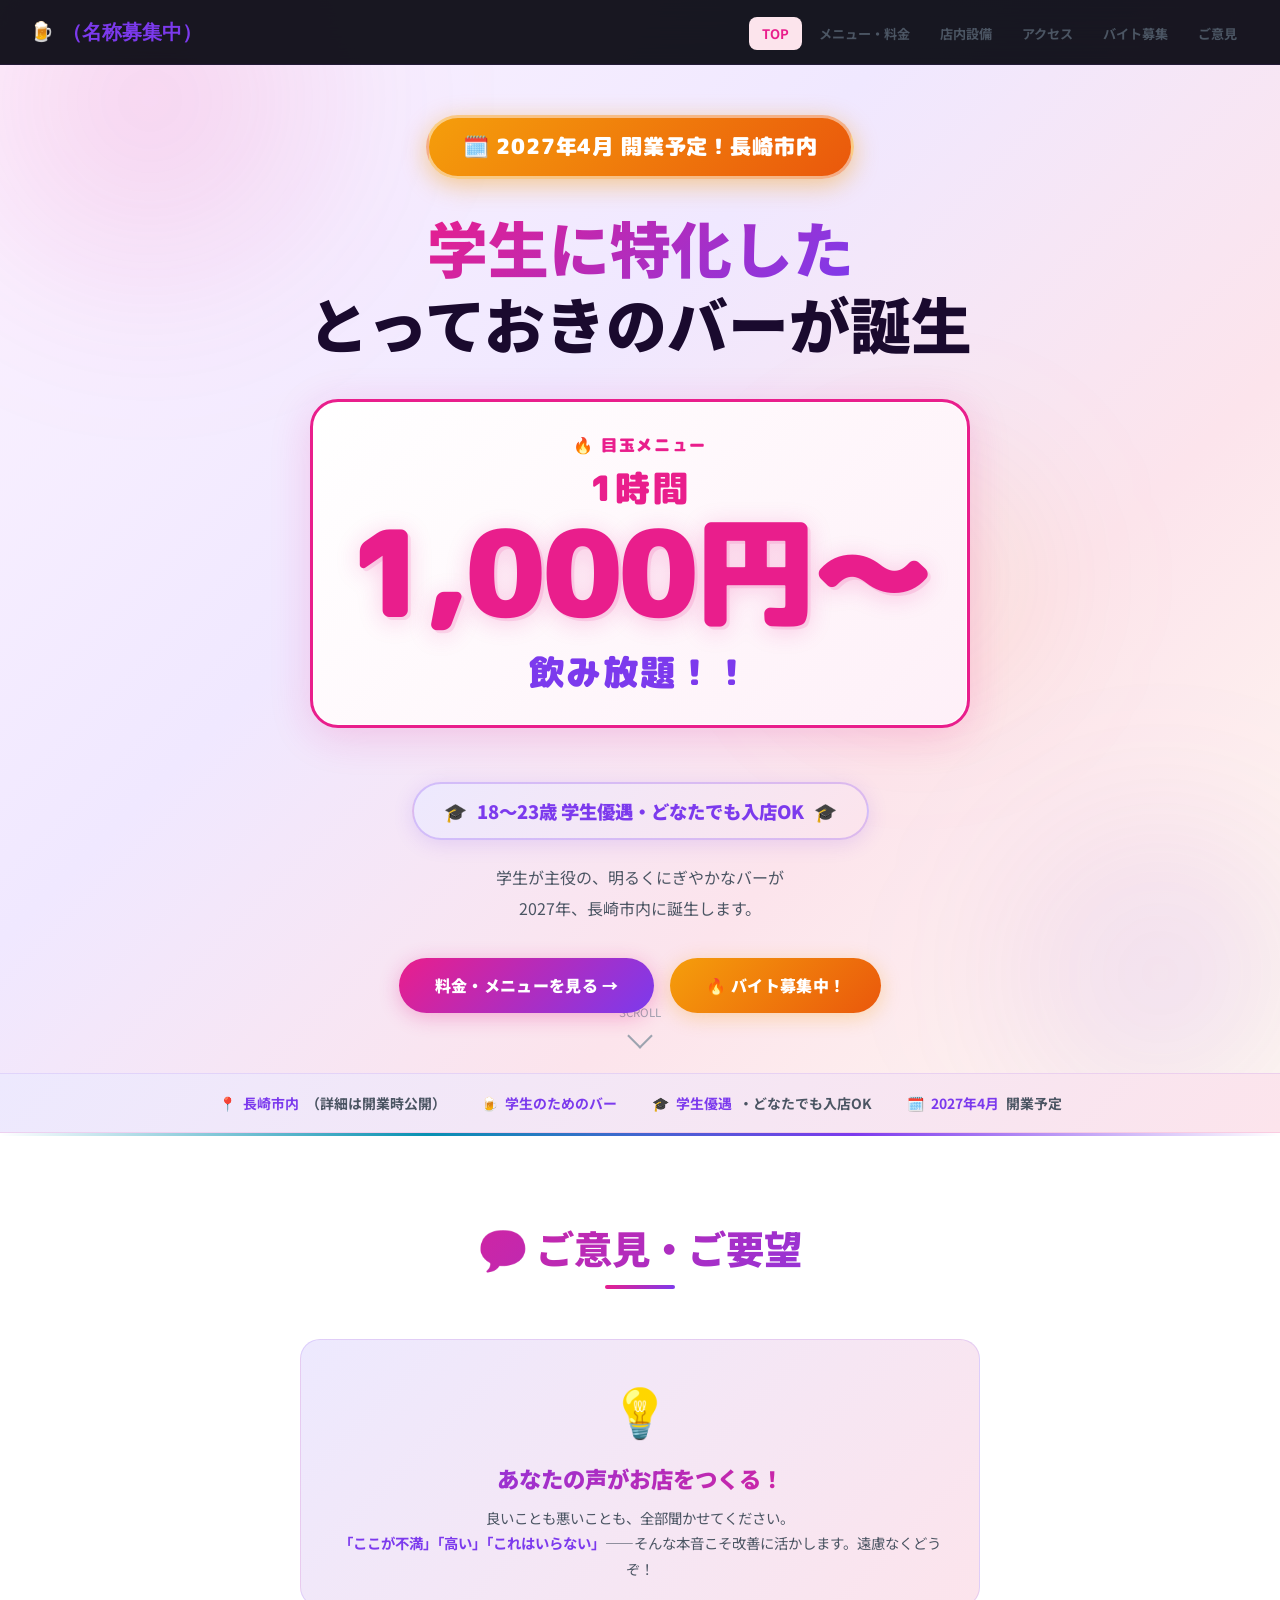
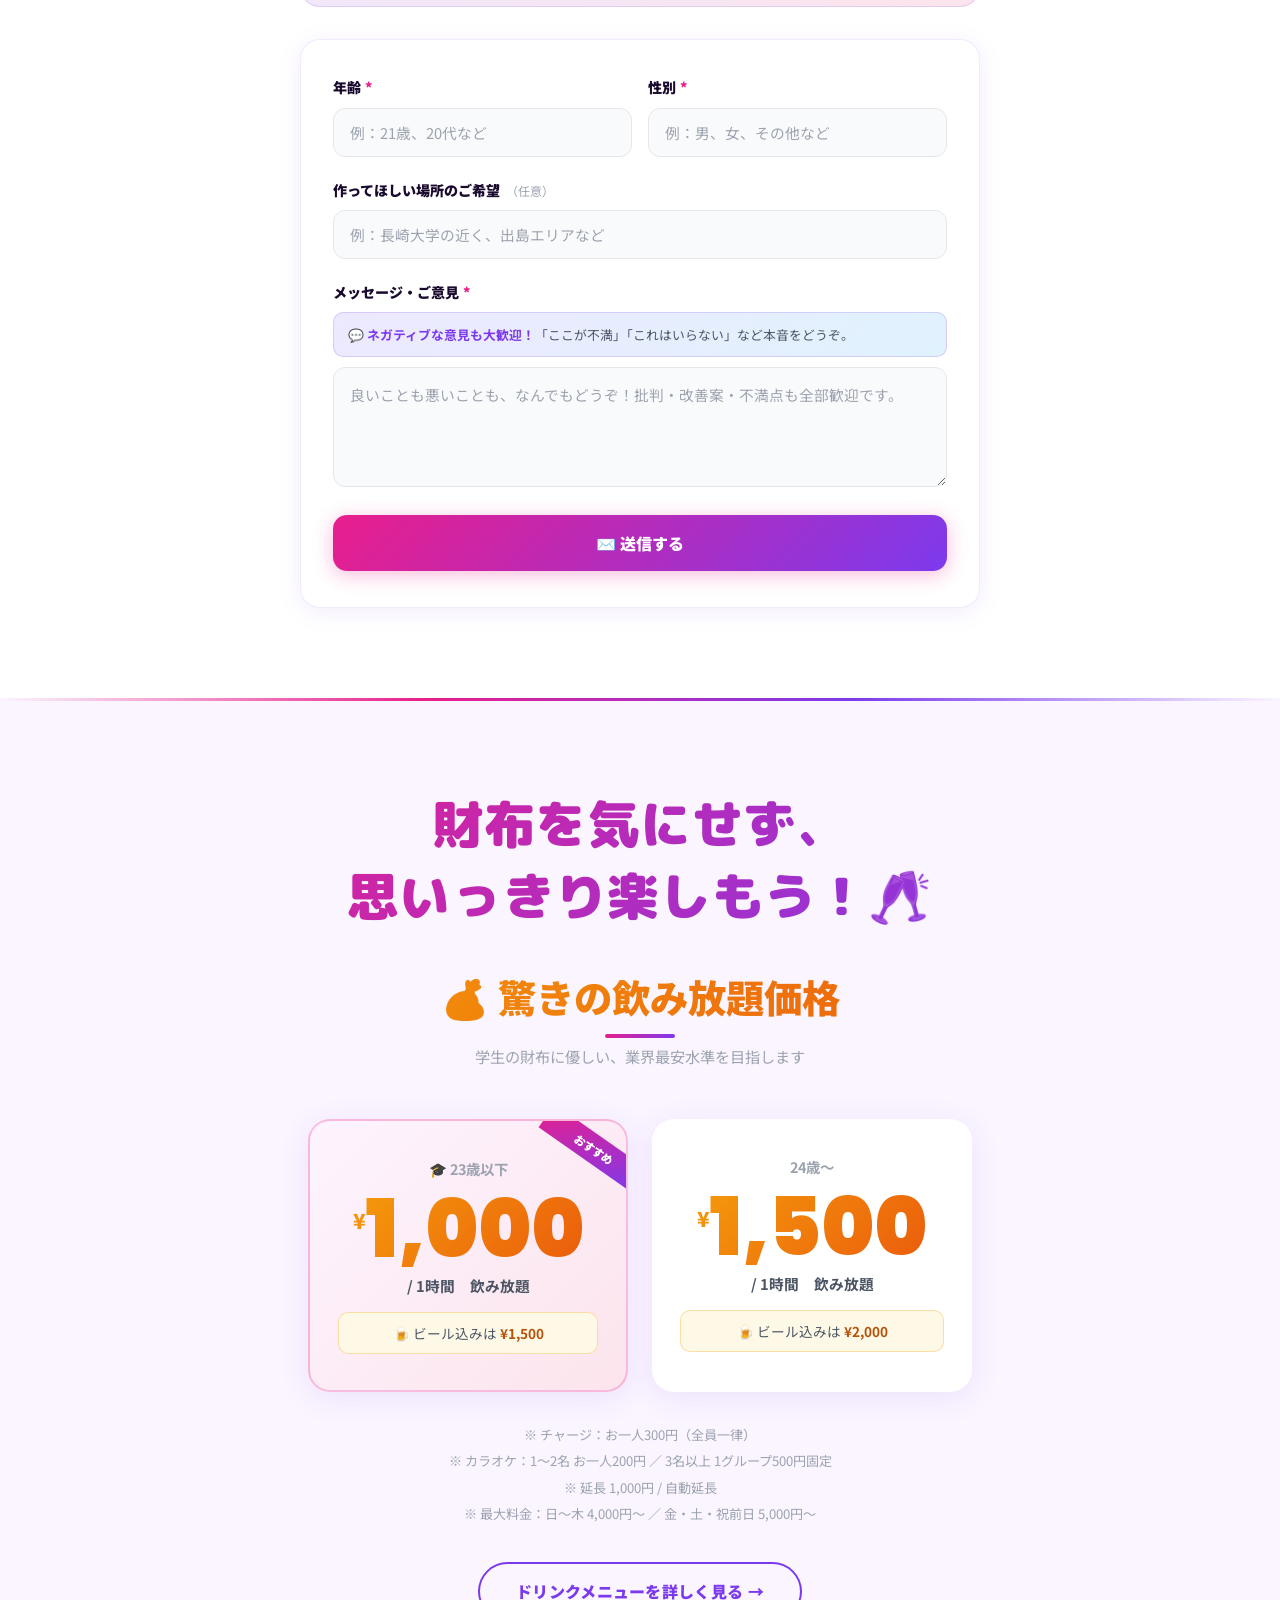
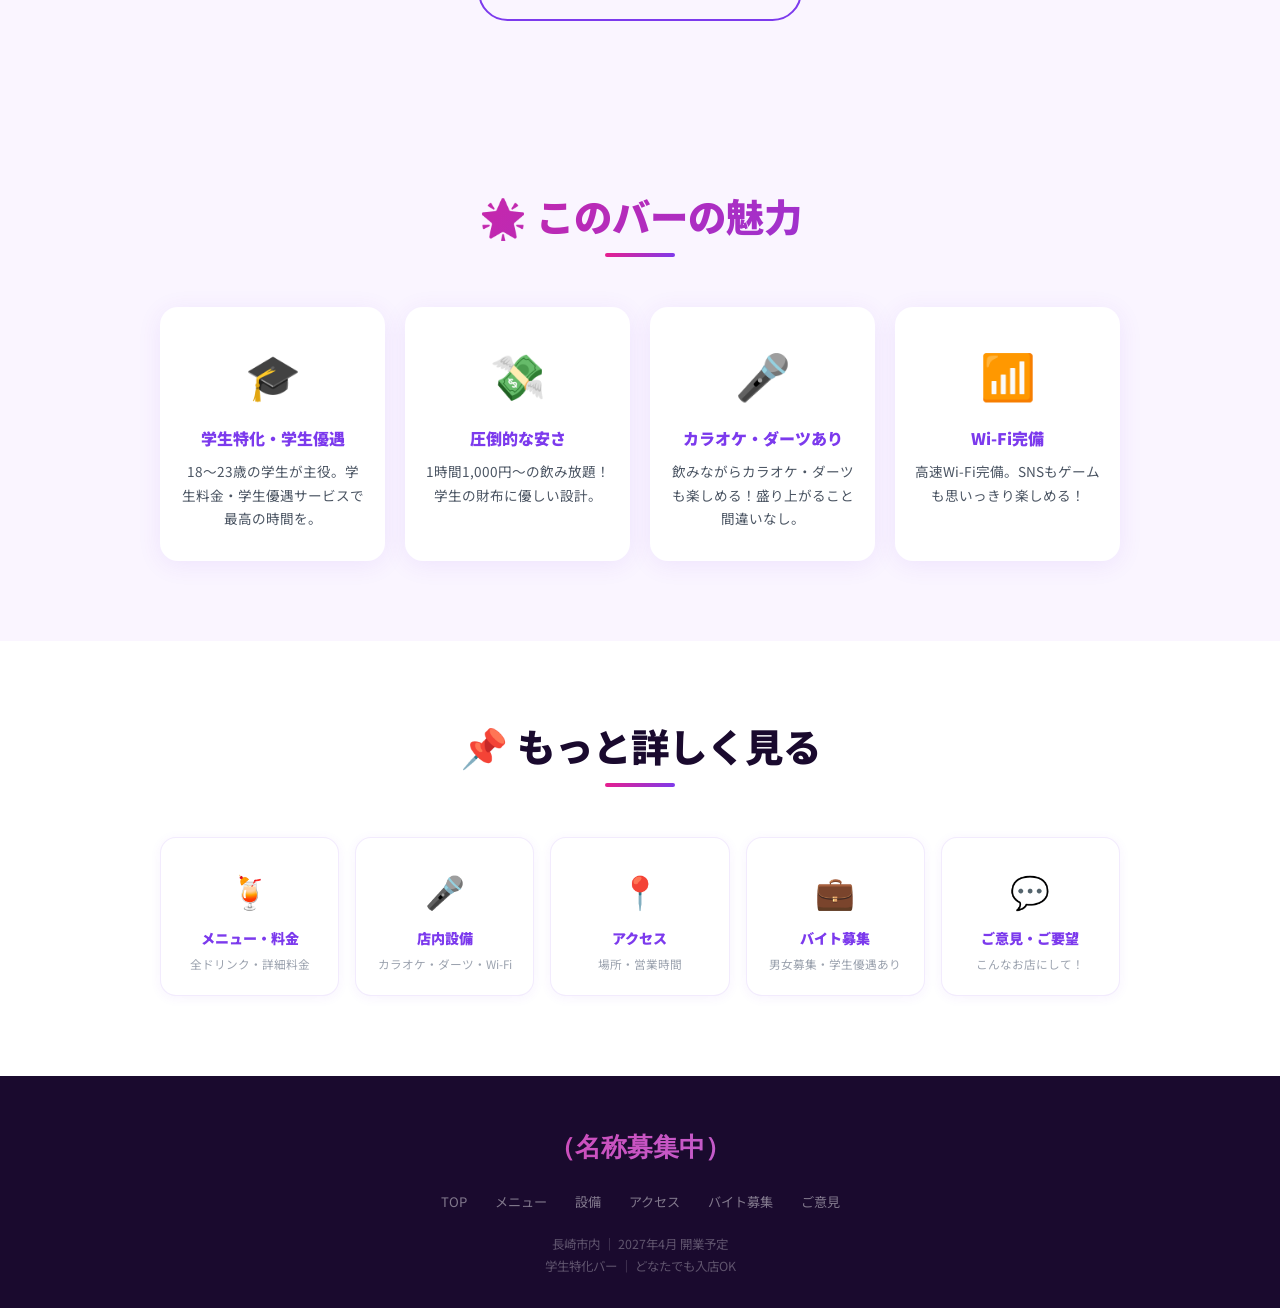
==== index.html @ 84e8e25b "初回コミット：長崎学生バー ウェブサイト一式 - index.html / menu.html / facilities.html / access.html / recruit.html / fee" ====
<!DOCTYPE html>
<html lang="ja">
<head>
  <meta charset="UTF-8">
  <meta name="viewport" content="width=device-width, initial-scale=1.0">
  <title>（名称募集中）| 学生特化バー 長崎</title>
  <link rel="stylesheet" href="style.css">
  <style>
    /* ===== HERO ===== */
    .hero {
      min-height: 100vh;
      display: flex;
      align-items: center;
      justify-content: center;
      position: relative;
      overflow: hidden;
      padding-top: 65px;
      background: linear-gradient(135deg, #fdf4ff 0%, #f0e8ff 40%, #fce4ec 70%, #fff8f0 100%);
    }

    /* Color blobs */
    .blob {
      position: absolute;
      border-radius: 50%;
      filter: blur(80px);
      pointer-events: none;
    }

    .blob-1 {
      width: 500px; height: 500px;
      background: radial-gradient(circle, rgba(233,30,140,0.18), transparent 70%);
      top: -150px; left: -100px;
      animation: float 9s ease-in-out infinite;
    }

    .blob-2 {
      width: 400px; height: 400px;
      background: radial-gradient(circle, rgba(124,58,237,0.15), transparent 70%);
      bottom: -100px; right: -80px;
      animation: float 11s ease-in-out infinite 3s;
    }

    .blob-3 {
      width: 300px; height: 300px;
      background: radial-gradient(circle, rgba(245,158,11,0.18), transparent 70%);
      top: 40%; left: 60%;
      animation: float 13s ease-in-out infinite 6s;
    }

    /* Floating particles */
    .particle {
      position: absolute;
      animation: floatParticle linear infinite;
      pointer-events: none;
      user-select: none;
    }

    .hero-content {
      position: relative;
      z-index: 5;
      text-align: center;
      padding: 50px 20px 60px;
      max-width: 860px;
      width: 100%;
    }

    .opening-pill {
      display: inline-block;
      background: linear-gradient(135deg, var(--yellow), var(--orange));
      color: white;
      font-family: 'M PLUS Rounded 1c', 'Noto Sans JP', sans-serif;
      font-weight: 900;
      font-size: clamp(1rem, 2.5vw, 1.3rem);
      padding: 12px 34px;
      border-radius: 50px;
      margin-bottom: 30px;
      animation: pulseBig 2.5s ease-in-out infinite;
      letter-spacing: 0.04em;
      box-shadow: 0 6px 25px rgba(245,158,11,0.45);
      border: 3px solid rgba(255,255,255,0.5);
    }

    .hero-title {
      font-size: clamp(1.8rem, 5.5vw, 3.8rem);
      font-weight: 900;
      line-height: 1.25;
      margin-bottom: 28px;
      color: var(--text);
    }

    .hero-title .accent {
      background: linear-gradient(135deg, var(--pink), var(--purple));
      -webkit-background-clip: text;
      background-clip: text;
      -webkit-text-fill-color: transparent;
    }

    .catch-wrap {
      margin: 10px 0 32px;
      background: linear-gradient(135deg, #fff, #fef0f8);
      border: 3px solid var(--pink);
      border-radius: 28px;
      padding: 30px 36px 24px;
      display: inline-block;
      box-shadow: 0 8px 40px rgba(233,30,140,0.18), inset 0 0 0 1px rgba(255,255,255,0.8);
    }

    .catch-label {
      font-family: 'M PLUS Rounded 1c', 'Noto Sans JP', sans-serif;
      font-size: 1rem;
      font-weight: 900;
      color: var(--pink);
      margin-bottom: 8px;
      letter-spacing: 0.1em;
    }

    .catch-time {
      font-family: 'M PLUS Rounded 1c', 'Noto Sans JP', sans-serif;
      font-weight: 900;
      font-size: clamp(1.4rem, 4vw, 2.2rem);
      color: #e91e8c;
      letter-spacing: 0.06em;
      line-height: 1.2;
      display: block;
    }

    .catch-main {
      font-family: 'M PLUS Rounded 1c', 'Noto Sans JP', sans-serif;
      font-weight: 900;
      font-size: clamp(3.2rem, 11vw, 7.5rem);
      line-height: 1.05;
      color: #e91e8c;
      display: block;
      white-space: nowrap;
      text-shadow:
        3px 3px 0 rgba(233,30,140,0.12),
        0 4px 25px rgba(233,30,140,0.22);
      letter-spacing: -0.02em;
    }

    .catch-sub {
      font-family: 'M PLUS Rounded 1c', 'Noto Sans JP', sans-serif;
      font-size: clamp(1.4rem, 4vw, 2.2rem);
      font-weight: 900;
      color: var(--purple);
      margin-top: 8px;
      letter-spacing: 0.06em;
    }

    .student-badge {
      display: inline-flex;
      align-items: center;
      gap: 10px;
      background: linear-gradient(135deg, var(--purple-soft), var(--pink-soft));
      border: 2px solid rgba(124,58,237,0.25);
      padding: 12px 30px;
      border-radius: 50px;
      font-weight: 900;
      font-size: clamp(0.9rem, 2.5vw, 1.15rem);
      color: var(--purple);
      margin: 22px 0;
      box-shadow: 0 4px 20px rgba(124,58,237,0.15);
    }

    .hero-desc {
      font-size: 1rem;
      color: var(--text-secondary);
      line-height: 1.9;
      margin-bottom: 35px;
    }

    .hero-btns {
      display: flex;
      gap: 16px;
      justify-content: center;
      flex-wrap: wrap;
    }

    .scroll-down {
      position: absolute;
      bottom: 28px;
      left: 50%;
      transform: translateX(-50%);
      display: flex;
      flex-direction: column;
      align-items: center;
      gap: 5px;
      color: var(--text-muted);
      font-size: 0.72rem;
      animation: bounce 2s ease-in-out infinite;
    }

    .scroll-arrow {
      width: 18px; height: 18px;
      border-right: 2px solid var(--text-muted);
      border-bottom: 2px solid var(--text-muted);
      transform: rotate(45deg);
    }

    /* ===== PRICE SECTION ===== */
    .price-section {
      padding: 90px 20px;
      background: var(--bg-alt);
      text-align: center;
      position: relative;
    }

    .price-section::before {
      content: '';
      position: absolute;
      top: 0; left: 0; right: 0;
      height: 3px;
      background: linear-gradient(90deg, transparent, var(--pink), var(--purple), transparent);
    }

    .price-cards-wrap {
      display: flex;
      justify-content: center;
      gap: 24px;
      flex-wrap: wrap;
      margin-top: 40px;
    }

    .price-card {
      flex: 1;
      min-width: 235px;
      max-width: 320px;
      background: white;
      border-radius: 22px;
      padding: 36px 28px;
      text-align: center;
      position: relative;
      overflow: hidden;
      box-shadow: 0 6px 30px rgba(124,58,237,0.1);
      transition: transform 0.3s, box-shadow 0.3s;
    }

    .price-card:hover {
      transform: translateY(-10px);
      box-shadow: 0 20px 50px rgba(124,58,237,0.2);
    }

    .price-card.featured {
      background: linear-gradient(135deg, #fdf4ff, #fce4ec);
      border: 2px solid rgba(233,30,140,0.25);
    }

    .featured-ribbon {
      position: absolute;
      top: 14px; right: -26px;
      background: linear-gradient(135deg, var(--pink), var(--purple));
      color: white;
      font-weight: 900;
      font-size: 0.7rem;
      padding: 5px 36px;
      transform: rotate(35deg);
    }

    .price-card-age {
      font-size: 0.9rem;
      color: var(--text-muted);
      margin-bottom: 8px;
      font-weight: 700;
    }

    .price-num {
      font-family: 'Poppins', sans-serif;
      font-weight: 900;
      font-size: clamp(3.5rem, 9vw, 5rem);
      line-height: 1;
      background: linear-gradient(135deg, var(--yellow), var(--orange));
      -webkit-background-clip: text;
      background-clip: text;
      -webkit-text-fill-color: transparent;
      animation: glowYellow 3s ease-in-out infinite;
    }

    .price-yen {
      font-size: 1.3rem;
      vertical-align: super;
      font-family: 'Noto Sans JP', sans-serif;
    }

    .price-per {
      font-size: 0.92rem;
      color: var(--text-secondary);
      margin-top: 5px;
      font-weight: 700;
    }

    .price-beer-opt {
      margin-top: 14px;
      padding: 9px 14px;
      background: var(--yellow-soft);
      border: 1px solid rgba(245,158,11,0.3);
      border-radius: 10px;
      font-size: 0.85rem;
      color: var(--text-secondary);
    }

    .price-beer-opt strong { color: #b45309; }

    .price-note {
      margin-top: 30px;
      color: var(--text-muted);
      font-size: 0.82rem;
      line-height: 2;
    }

    /* ===== EMBEDDED FEEDBACK ===== */
    .feedback-section {
      padding: 90px 20px;
      background: white;
      position: relative;
    }

    .feedback-section::before {
      content: '';
      position: absolute;
      top: 0; left: 0; right: 0;
      height: 3px;
      background: linear-gradient(90deg, transparent, var(--cyan), var(--purple), transparent);
    }

    .feedback-inner {
      max-width: 680px;
      margin: 0 auto;
    }

    .feedback-banner {
      background: linear-gradient(135deg, var(--purple-soft), var(--pink-soft));
      border: 1px solid rgba(124,58,237,0.15);
      border-radius: 20px;
      padding: 30px 28px 24px;
      text-align: center;
      margin-bottom: 32px;
    }

    .fb-banner-emoji { font-size: 3rem; margin-bottom: 10px; display: block; animation: float 4s ease-in-out infinite; }
    .fb-banner-title {
      font-size: 1.4rem; font-weight: 900;
      background: linear-gradient(135deg, var(--purple), var(--pink));
      -webkit-background-clip: text; background-clip: text; -webkit-text-fill-color: transparent;
      margin-bottom: 8px;
    }

    .fb-banner-desc { font-size: 0.9rem; color: var(--text-secondary); line-height: 1.8; }

    .fb-form-card {
      background: white;
      border: 1px solid var(--card-border);
      border-radius: 20px;
      padding: 36px 32px;
      box-shadow: var(--card-shadow);
    }

    @media (max-width: 480px) {
      .fb-form-card { padding: 24px 18px; }
      .catch-wrap { padding: 20px 18px 16px; }
    }

    .fb-row2 {
      display: grid;
      grid-template-columns: 1fr 1fr;
      gap: 16px;
    }

    @media (max-width: 520px) {
      .fb-row2 { grid-template-columns: 1fr; }
    }

    .submit-btn {
      width: 100%;
      background: linear-gradient(135deg, var(--pink), var(--purple));
      color: white;
      border: none;
      border-radius: 14px;
      padding: 16px;
      font-family: 'Noto Sans JP', sans-serif;
      font-weight: 900;
      font-size: 1rem;
      cursor: pointer;
      transition: all 0.3s;
      box-shadow: 0 4px 20px rgba(233,30,140,0.3);
      position: relative;
      overflow: hidden;
    }

    .submit-btn::before {
      content: '';
      position: absolute;
      top: 0; left: -100%; width: 100%; height: 100%;
      background: linear-gradient(90deg, transparent, rgba(255,255,255,0.15), transparent);
      transition: left 0.5s;
    }

    .submit-btn:hover { transform: translateY(-2px); box-shadow: 0 8px 30px rgba(233,30,140,0.45); }
    .submit-btn:hover::before { left: 100%; }
    .submit-btn:disabled { opacity: 0.5; cursor: not-allowed; transform: none; }

    .thankyou-wrap {
      display: none;
      text-align: center;
      padding: 50px 20px;
      animation: fadeInUp 0.6s ease;
    }

    .thankyou-wrap.visible { display: block; }

    .ty-icon { font-size: 4.5rem; margin-bottom: 16px; display: block; animation: bounce 1.5s ease-in-out infinite; }
    .ty-title {
      font-size: clamp(1.5rem, 4vw, 2.2rem); font-weight: 900; margin-bottom: 12px;
      background: linear-gradient(135deg, var(--pink), var(--purple));
      -webkit-background-clip: text; background-clip: text; -webkit-text-fill-color: transparent;
    }
    .ty-desc { font-size: 0.95rem; color: var(--text-secondary); line-height: 1.9; margin-bottom: 28px; }

    .confetti-container {
      position: fixed; inset: 0; pointer-events: none; z-index: 9999; overflow: hidden;
    }

    .confetti-piece {
      position: absolute;
      animation: confettiFall linear forwards;
    }

    /* ===== FEATURES ===== */
    .features-section { padding: 80px 20px; background: var(--bg-alt); }

    .features-grid {
      display: grid;
      grid-template-columns: repeat(auto-fit, minmax(200px, 1fr));
      gap: 20px;
    }

    .feature-item {
      background: white;
      border-radius: 18px;
      padding: 30px 20px;
      text-align: center;
      box-shadow: var(--card-shadow);
      transition: all 0.3s;
    }

    .feature-item:hover {
      transform: translateY(-6px);
      box-shadow: var(--card-shadow-hover);
    }

    .feature-icon {
      font-size: 2.8rem;
      margin-bottom: 15px;
      display: block;
      animation: float 4s ease-in-out infinite;
    }

    .feature-item:nth-child(2) .feature-icon { animation-delay: 1s; }
    .feature-item:nth-child(3) .feature-icon { animation-delay: 2s; }
    .feature-item:nth-child(4) .feature-icon { animation-delay: 3s; }

    .feature-title { font-weight: 900; font-size: 1rem; color: var(--purple); margin-bottom: 8px; }
    .feature-desc { font-size: 0.85rem; color: var(--text-secondary); line-height: 1.75; }

    /* ===== PAGE NAV ===== */
    .page-nav-section { padding: 80px 20px; background: white; }

    .page-nav-grid {
      display: grid;
      grid-template-columns: repeat(auto-fit, minmax(160px, 1fr));
      gap: 16px;
    }

    .page-nav-card {
      display: block;
      text-decoration: none;
      color: var(--text);
      background: white;
      border: 1.5px solid var(--card-border);
      border-radius: 16px;
      padding: 26px 14px 22px;
      text-align: center;
      box-shadow: 0 2px 12px rgba(124,58,237,0.06);
      transition: all 0.3s;
      position: relative;
      overflow: hidden;
    }

    .page-nav-card::after {
      content: '';
      position: absolute;
      top: 0; left: 0; right: 0;
      height: 3px;
      background: linear-gradient(90deg, var(--pink), var(--purple));
      transform: scaleX(0);
      transition: transform 0.3s;
    }

    .page-nav-card:hover {
      transform: translateY(-6px);
      border-color: rgba(124,58,237,0.25);
      box-shadow: 0 12px 35px rgba(124,58,237,0.15);
    }

    .page-nav-card:hover::after { transform: scaleX(1); }

    .pnc-icon { font-size: 2rem; margin-bottom: 10px; display: block; }
    .pnc-title { font-weight: 900; font-size: 0.88rem; color: var(--purple); margin-bottom: 4px; }
    .pnc-desc { font-size: 0.73rem; color: var(--text-muted); }

    /* ===== INFO BAR ===== */
    .info-bar {
      background: linear-gradient(135deg, var(--purple-soft), var(--pink-soft));
      border-top: 1px solid rgba(124,58,237,0.12);
      border-bottom: 1px solid rgba(233,30,140,0.12);
      padding: 18px 20px;
      display: flex;
      justify-content: center;
      gap: 35px;
      flex-wrap: wrap;
    }

    .info-item {
      display: flex;
      align-items: center;
      gap: 7px;
      font-size: 0.87rem;
      color: var(--text-secondary);
      font-weight: 700;
    }

    .info-item strong { color: var(--purple); }

    /* ===== PRICE SECTION CATCH ===== */
    .price-section-catch {
      font-family: 'M PLUS Rounded 1c', 'Noto Sans JP', sans-serif;
      font-weight: 900;
      font-size: clamp(1.8rem, 5vw, 3.2rem);
      line-height: 1.4;
      text-align: center;
      background: linear-gradient(135deg, var(--pink), var(--purple));
      -webkit-background-clip: text;
      background-clip: text;
      -webkit-text-fill-color: transparent;
      margin-bottom: 40px;
      letter-spacing: 0.02em;
    }

    @keyframes bounce {
      0%, 100% { transform: translateY(0); }
      50% { transform: translateY(-6px); }
    }
  </style>
</head>
<body>

  <nav>
    <a href="index.html" class="nav-logo"><span class="emoji">🍺</span>（名称募集中）</a>
    <ul class="nav-links">
      <li><a href="index.html" class="active">TOP</a></li>
      <li><a href="menu.html">メニュー・料金</a></li>
      <li><a href="facilities.html">店内設備</a></li>
      <li><a href="access.html">アクセス</a></li>
      <li><a href="recruit.html">バイト募集</a></li>
      <li><a href="feedback.html">ご意見</a></li>
    </ul>
    <div class="hamburger" id="hamburger"><span></span><span></span><span></span></div>
  </nav>

  <div class="mobile-menu" id="mobileMenu">
    <a href="index.html" class="active">🏠 TOP</a>
    <a href="menu.html">🍹 メニュー・料金</a>
    <a href="facilities.html">🎤 店内設備</a>
    <a href="access.html">📍 アクセス</a>
    <a href="recruit.html">💼 バイト募集</a>
    <a href="feedback.html">💬 ご意見・ご要望</a>
  </div>

  <main>

    <!-- HERO -->
    <section class="hero">
      <div class="blob blob-1"></div>
      <div class="blob blob-2"></div>
      <div class="blob blob-3"></div>
      <div id="particles"></div>

      <div class="hero-content">
        <div class="opening-pill">🗓️ 2027年4月 開業予定！長崎市内</div>

        <h1 class="hero-title">
          <span class="accent">学生に特化した</span><br>とっておきのバーが誕生
        </h1>

        <div class="catch-wrap">
          <div class="catch-label">🔥 目玉メニュー</div>
          <span class="catch-time">1時間</span>
          <span class="catch-main">1,000円〜</span>
          <div class="catch-sub">飲み放題！！</div>
        </div>

        <div class="student-badge">
          <span>🎓</span>
          <span>18〜23歳 学生優遇・どなたでも入店OK</span>
          <span>🎓</span>
        </div>

        <p class="hero-desc">
          学生が主役の、明るくにぎやかなバーが<br>
          2027年、長崎市内に誕生します。
        </p>

        <div class="hero-btns">
          <a href="menu.html" class="btn btn-pink">料金・メニューを見る →</a>
          <a href="recruit.html" class="btn btn-yellow">🔥 バイト募集中！</a>
        </div>
      </div>

      <div class="scroll-down">
        <span>SCROLL</span>
        <div class="scroll-arrow"></div>
      </div>
    </section>

    <!-- INFO BAR -->
    <div class="info-bar">
      <div class="info-item">📍 <strong>長崎市内</strong>（詳細は開業時公開）</div>
      <div class="info-item">🍺 <strong>学生のためのバー</strong></div>
      <div class="info-item">🎓 <strong>学生優遇</strong>・どなたでも入店OK</div>
      <div class="info-item">🗓️ <strong>2027年4月</strong> 開業予定</div>
    </div>

    <!-- FEEDBACK FORM (embedded) — 1st section -->
    <section class="feedback-section">
      <div class="feedback-inner">
        <div class="section-heading reveal">
          <h2 class="gradient-text">💬 ご意見・ご要望</h2>
          <div class="divider"></div>
        </div>

        <div class="feedback-banner reveal">
          <span class="fb-banner-emoji">💡</span>
          <div class="fb-banner-title">あなたの声がお店をつくる！</div>
          <p class="fb-banner-desc">
            良いことも悪いことも、全部聞かせてください。<br>
            <strong style="color:var(--purple);">「ここが不満」「高い」「これはいらない」</strong>——そんな本音こそ改善に活かします。遠慮なくどうぞ！
          </p>
        </div>

        <!-- Form -->
        <div id="idxFormWrap">
          <div class="fb-form-card reveal">
            <form id="idxFeedbackForm" novalidate>

              <div class="fb-row2">
                <div class="form-group">
                  <label class="form-label" for="idx_age">年齢<span class="required">*</span></label>
                  <input type="text" id="idx_age" class="form-input" placeholder="例：21歳、20代など" maxlength="30" required>
                </div>
                <div class="form-group">
                  <label class="form-label" for="idx_gender">性別<span class="required">*</span></label>
                  <input type="text" id="idx_gender" class="form-input" placeholder="例：男、女、その他など" maxlength="30" required>
                </div>
              </div>

              <div class="form-group">
                <label class="form-label" for="idx_location">作ってほしい場所のご希望<span class="optional">（任意）</span></label>
                <input type="text" id="idx_location" class="form-input" placeholder="例：長崎大学の近く、出島エリアなど" maxlength="100">
              </div>

              <div class="form-group">
                <label class="form-label" for="idx_message">メッセージ・ご意見<span class="required">*</span></label>
                <div style="background:linear-gradient(135deg,var(--purple-soft),var(--cyan-soft));border:1px solid rgba(124,58,237,0.18);border-radius:10px;padding:10px 14px;margin-bottom:10px;font-size:0.8rem;color:var(--text-secondary);line-height:1.8;">
                  💬 <strong style="color:var(--purple);">ネガティブな意見も大歓迎！</strong>「ここが不満」「これはいらない」など本音をどうぞ。
                </div>
                <textarea id="idx_message" class="form-textarea" style="min-height:120px;" placeholder="良いことも悪いことも、なんでもどうぞ！批判・改善案・不満点も全部歓迎です。" maxlength="1000"></textarea>
              </div>

              <div id="idx_formError" style="display:none;color:var(--pink);font-size:0.84rem;margin-bottom:14px;padding:10px 14px;background:var(--pink-soft);border-radius:10px;">
                ⚠️ メッセージを入力してください
              </div>

              <button type="submit" class="submit-btn" id="idx_submitBtn">✉️ 送信する</button>
            </form>
          </div>
        </div>

        <!-- Thank you -->
        <div id="idx_thankYou" class="thankyou-wrap fb-form-card">
          <span class="ty-icon">🎉</span>
          <div class="ty-title">ありがとうございました！</div>
          <p class="ty-desc">いただいたご意見はお店作りに活かします。<br>2027年4月のオープンをお楽しみに！</p>
          <div style="display:flex;gap:14px;justify-content:center;flex-wrap:wrap;">
            <button onclick="idxResetForm()" class="btn btn-pink">もう一件送る</button>
            <a href="feedback.html" class="btn btn-outline-purple">詳細フォームへ</a>
          </div>
        </div>
      </div>
    </section>

    <!-- PRICE HIGHLIGHT — 2nd section -->
    <section class="price-section">
      <div class="container">

        <div class="price-section-catch reveal">
          財布を気にせず、<br>思いっきり楽しもう！🥂
        </div>

        <div class="section-heading reveal">
          <h2 class="yellow-text">💰 驚きの飲み放題価格</h2>
          <div class="divider"></div>
          <p>学生の財布に優しい、業界最安水準を目指します</p>
        </div>

        <div class="price-cards-wrap">
          <div class="price-card featured reveal delay-1">
            <div class="featured-ribbon">おすすめ</div>
            <div class="price-card-age">🎓 23歳以下</div>
            <div class="price-num"><span class="price-yen">¥</span>1,000</div>
            <div class="price-per">/ 1時間　飲み放題</div>
            <div class="price-beer-opt">🍺 ビール込みは <strong>¥1,500</strong></div>
          </div>
          <div class="price-card reveal delay-2">
            <div class="price-card-age">24歳〜</div>
            <div class="price-num"><span class="price-yen">¥</span>1,500</div>
            <div class="price-per">/ 1時間　飲み放題</div>
            <div class="price-beer-opt">🍺 ビール込みは <strong>¥2,000</strong></div>
          </div>
        </div>

        <p class="price-note reveal">
          ※ チャージ：お一人300円（全員一律）<br>
          ※ カラオケ：1〜2名 お一人200円 ／ 3名以上 1グループ500円固定<br>
          ※ 延長 1,000円 / 自動延長<br>
          ※ 最大料金：日〜木 4,000円〜 ／ 金・土・祝前日 5,000円〜
        </p>

        <div style="margin-top:35px;" class="reveal">
          <a href="menu.html" class="btn btn-outline-purple">ドリンクメニューを詳しく見る →</a>
        </div>
      </div>
    </section>

    <!-- FEATURES -->
    <section class="features-section">
      <div class="container">
        <div class="section-heading reveal">
          <h2 class="gradient-text">🌟 このバーの魅力</h2>
          <div class="divider"></div>
        </div>
        <div class="features-grid">
          <div class="feature-item reveal delay-1">
            <span class="feature-icon">🎓</span>
            <div class="feature-title">学生特化・学生優遇</div>
            <div class="feature-desc">18〜23歳の学生が主役。学生料金・学生優遇サービスで最高の時間を。</div>
          </div>
          <div class="feature-item reveal delay-2">
            <span class="feature-icon">💸</span>
            <div class="feature-title">圧倒的な安さ</div>
            <div class="feature-desc">1時間1,000円〜の飲み放題！学生の財布に優しい設計。</div>
          </div>
          <div class="feature-item reveal delay-3">
            <span class="feature-icon">🎤</span>
            <div class="feature-title">カラオケ・ダーツあり</div>
            <div class="feature-desc">飲みながらカラオケ・ダーツも楽しめる！盛り上がること間違いなし。</div>
          </div>
          <div class="feature-item reveal delay-4">
            <span class="feature-icon">📶</span>
            <div class="feature-title">Wi-Fi完備</div>
            <div class="feature-desc">高速Wi-Fi完備。SNSもゲームも思いっきり楽しめる！</div>
          </div>
        </div>
      </div>
    </section>

    <!-- PAGE NAV -->
    <section class="page-nav-section">
      <div class="container">
        <div class="section-heading reveal">
          <h2>📌 もっと詳しく見る</h2>
          <div class="divider"></div>
        </div>
        <div class="page-nav-grid">
          <a href="menu.html" class="page-nav-card reveal delay-1">
            <span class="pnc-icon">🍹</span>
            <div class="pnc-title">メニュー・料金</div>
            <div class="pnc-desc">全ドリンク・詳細料金</div>
          </a>
          <a href="facilities.html" class="page-nav-card reveal delay-2">
            <span class="pnc-icon">🎤</span>
            <div class="pnc-title">店内設備</div>
            <div class="pnc-desc">カラオケ・ダーツ・Wi-Fi</div>
          </a>
          <a href="access.html" class="page-nav-card reveal delay-3">
            <span class="pnc-icon">📍</span>
            <div class="pnc-title">アクセス</div>
            <div class="pnc-desc">場所・営業時間</div>
          </a>
          <a href="recruit.html" class="page-nav-card reveal delay-4">
            <span class="pnc-icon">💼</span>
            <div class="pnc-title">バイト募集</div>
            <div class="pnc-desc">男女募集・学生優遇あり</div>
          </a>
          <a href="feedback.html" class="page-nav-card reveal delay-4">
            <span class="pnc-icon">💬</span>
            <div class="pnc-title">ご意見・ご要望</div>
            <div class="pnc-desc">こんなお店にして！</div>
          </a>
        </div>
      </div>
    </section>

  </main>

  <footer>
    <span class="footer-logo">（名称募集中）</span>
    <ul class="footer-nav">
      <li><a href="index.html">TOP</a></li>
      <li><a href="menu.html">メニュー</a></li>
      <li><a href="facilities.html">設備</a></li>
      <li><a href="access.html">アクセス</a></li>
      <li><a href="recruit.html">バイト募集</a></li>
      <li><a href="feedback.html">ご意見</a></li>
    </ul>
    <div class="footer-info">
      長崎市内 ｜ 2027年4月 開業予定<br>学生特化バー ｜ どなたでも入店OK
    </div>
  </footer>

  <div class="confetti-container" id="confettiContainer"></div>

  <script src="common.js"></script>
  <script>
    // Floating particles
    const container = document.getElementById('particles');
    const emojis = ['🍺','🍹','🎉','⭐','🎓','🎤','💫','✨','🍸','🌟','🥂','🎊','🎯'];
    for (let i = 0; i < 16; i++) {
      const p = document.createElement('div');
      p.className = 'particle';
      p.textContent = emojis[Math.floor(Math.random() * emojis.length)];
      p.style.cssText = `left:${Math.random()*100}vw;font-size:${0.8+Math.random()*1.5}rem;animation-duration:${9+Math.random()*12}s;animation-delay:${Math.random()*15}s;opacity:0;`;
      container.appendChild(p);
    }

    // Feedback form
    const idxForm = document.getElementById('idxFeedbackForm');
    idxForm.addEventListener('submit', function(e) {
      e.preventDefault();
      const msg = document.getElementById('idx_message').value.trim();
      const age = document.getElementById('idx_age').value.trim();
      const gender = document.getElementById('idx_gender').value.trim();
      const errEl = document.getElementById('idx_formError');
      if (!age || !gender || !msg) {
        errEl.textContent = '⚠️ 年齢・性別・メッセージは必須です';
        errEl.style.display = 'block';
        if (!age) document.getElementById('idx_age').focus();
        else if (!gender) document.getElementById('idx_gender').focus();
        else document.getElementById('idx_message').focus();
        return;
      }
      errEl.style.display = 'none';
      const btn = document.getElementById('idx_submitBtn');
      btn.disabled = true; btn.textContent = '送信中...';
      setTimeout(() => {
        document.getElementById('idxFormWrap').style.display = 'none';
        const ty = document.getElementById('idx_thankYou');
        ty.classList.add('visible');
        launchConfetti();
        ty.scrollIntoView({ behavior: 'smooth', block: 'center' });
      }, 700);
    });

    function idxResetForm() {
      idxForm.reset();
      document.getElementById('idxFormWrap').style.display = 'block';
      document.getElementById('idx_thankYou').classList.remove('visible');
      document.getElementById('idx_submitBtn').disabled = false;
      document.getElementById('idx_submitBtn').textContent = '✉️ 送信する';
    }

    function launchConfetti() {
      const c = document.getElementById('confettiContainer');
      const colors = ['#e91e8c','#7c3aed','#f59e0b','#0891b2','#ea580c','#fff'];
      for (let i = 0; i < 80; i++) {
        const p = document.createElement('div');
        p.className = 'confetti-piece';
        p.style.cssText = `left:${Math.random()*100}%;background:${colors[Math.floor(Math.random()*colors.length)]};width:${6+Math.random()*8}px;height:${6+Math.random()*8}px;border-radius:${Math.random()>0.5?'50%':'2px'};animation-duration:${1.5+Math.random()*2}s;animation-delay:${Math.random()*0.8}s;`;
        c.appendChild(p);
      }
      setTimeout(() => { c.innerHTML = ''; }, 4000);
    }
  </script>
</body>
</html>
---- style.css ----
@import url('https://fonts.googleapis.com/css2?family=M+PLUS+Rounded+1c:wght@400;700;900&family=Noto+Sans+JP:wght@400;700;900&family=Poppins:wght@700;900&display=swap');

* { margin: 0; padding: 0; box-sizing: border-box; }

:root {
  --pink: #e91e8c;
  --pink-soft: #fce4ec;
  --purple: #7c3aed;
  --purple-soft: #ede9fe;
  --yellow: #f59e0b;
  --yellow-soft: #fef9e7;
  --cyan: #0891b2;
  --cyan-soft: #e0f2fe;
  --orange: #ea580c;
  --green: #059669;

  --bg: #ffffff;
  --bg-alt: #faf5ff;
  --bg-warm: #fff8f0;
  --card-bg: #ffffff;
  --card-shadow: 0 4px 24px rgba(124,58,237,0.09);
  --card-shadow-hover: 0 12px 40px rgba(124,58,237,0.18);
  --card-border: rgba(124,58,237,0.1);

  --text: #1a0a2e;
  --text-secondary: #4b5563;
  --text-muted: #9ca3af;

  --nav-bg: rgba(255,255,255,0.96);
  --nav-border: rgba(124,58,237,0.1);
}

html { scroll-behavior: smooth; }

body {
  font-family: 'Noto Sans JP', sans-serif;
  background: var(--bg);
  color: var(--text);
  overflow-x: hidden;
  line-height: 1.65;
}

/* ===================== NAVIGATION ===================== */
nav {
  position: fixed;
  top: 0;
  width: 100%;
  z-index: 1000;
  background: var(--nav-bg);
  backdrop-filter: blur(20px);
  -webkit-backdrop-filter: blur(20px);
  border-bottom: 1px solid var(--nav-border);
  height: 65px;
  display: flex;
  justify-content: space-between;
  align-items: center;
  padding: 0 30px;
  box-shadow: 0 2px 20px rgba(124,58,237,0.07);
}

.nav-logo {
  font-family: 'Poppins', sans-serif;
  font-weight: 900;
  font-size: 1.25rem;
  text-decoration: none;
  display: flex;
  align-items: center;
  gap: 8px;
  color: var(--purple);
  white-space: nowrap;
}

.nav-logo .emoji {
  font-size: 1.2rem;
}

.nav-links {
  display: flex;
  gap: 4px;
  list-style: none;
}

.nav-links a {
  color: var(--text-secondary);
  text-decoration: none;
  font-size: 0.82rem;
  font-weight: 700;
  padding: 7px 13px;
  border-radius: 8px;
  transition: all 0.2s;
  white-space: nowrap;
}

.nav-links a:hover {
  color: var(--purple);
  background: var(--purple-soft);
}

.nav-links a.active {
  color: var(--pink);
  background: var(--pink-soft);
}

.hamburger {
  display: none;
  flex-direction: column;
  gap: 5px;
  cursor: pointer;
  padding: 5px;
}

.hamburger span {
  width: 23px;
  height: 2.5px;
  background: var(--purple);
  border-radius: 3px;
  transition: 0.3s;
  display: block;
}

.hamburger.open span:nth-child(1) { transform: translateY(7.5px) rotate(45deg); }
.hamburger.open span:nth-child(2) { opacity: 0; transform: scaleX(0); }
.hamburger.open span:nth-child(3) { transform: translateY(-7.5px) rotate(-45deg); }

.mobile-menu {
  display: none;
  position: fixed;
  top: 65px;
  left: 0;
  right: 0;
  background: rgba(255,255,255,0.98);
  backdrop-filter: blur(20px);
  z-index: 999;
  padding: 15px 20px 20px;
  border-bottom: 1px solid var(--nav-border);
  flex-direction: column;
  gap: 4px;
  box-shadow: 0 8px 30px rgba(0,0,0,0.1);
}

.mobile-menu.open { display: flex; }

.mobile-menu a {
  color: var(--text-secondary);
  text-decoration: none;
  font-weight: 700;
  font-size: 0.95rem;
  padding: 12px 16px;
  border-radius: 10px;
  transition: all 0.2s;
}

.mobile-menu a:hover, .mobile-menu a.active {
  color: var(--pink);
  background: var(--pink-soft);
}

/* ===================== PAGE HEADER ===================== */
.page-header {
  padding-top: 65px;
  min-height: 240px;
  display: flex;
  align-items: center;
  justify-content: center;
  text-align: center;
  position: relative;
  overflow: hidden;
  background: linear-gradient(135deg, #fdf4ff 0%, #f0e8ff 50%, #fce4ec 100%);
}

.page-header-bg {
  position: absolute;
  inset: 0;
}

.page-header-orb {
  position: absolute;
  border-radius: 50%;
  filter: blur(60px);
  opacity: 0.4;
}

.page-header-content {
  position: relative;
  z-index: 2;
  padding: 50px 20px 45px;
}

.page-header h1 {
  font-size: clamp(2rem, 5.5vw, 3.2rem);
  font-weight: 900;
  margin-bottom: 10px;
  line-height: 1.2;
  color: var(--text);
}

.page-header p {
  font-size: 1rem;
  color: var(--text-secondary);
}

/* ===================== COMMON UTILITIES ===================== */
.gradient-text {
  background: linear-gradient(135deg, var(--pink), var(--purple));
  -webkit-background-clip: text;
  background-clip: text;
  -webkit-text-fill-color: transparent;
}

.yellow-text {
  background: linear-gradient(135deg, var(--yellow), var(--orange));
  -webkit-background-clip: text;
  background-clip: text;
  -webkit-text-fill-color: transparent;
}

.pink-text { color: var(--pink); }
.purple-text { color: var(--purple); }
.cyan-text { color: var(--cyan); }

main { padding-top: 0; }

.section { padding: 80px 20px; }
.section-alt { background: var(--bg-alt); }
.section-warm { background: var(--bg-warm); }

.container { max-width: 960px; margin: 0 auto; }
.container-sm { max-width: 700px; margin: 0 auto; }

.section-heading {
  text-align: center;
  margin-bottom: 50px;
}

.section-heading h2 {
  font-size: clamp(1.6rem, 4vw, 2.4rem);
  font-weight: 900;
  margin-bottom: 8px;
  line-height: 1.3;
  color: var(--text);
}

.section-heading p {
  color: var(--text-muted);
  font-size: 0.95rem;
  margin-top: 6px;
}

.divider {
  width: 70px;
  height: 4px;
  background: linear-gradient(135deg, var(--pink), var(--purple));
  border-radius: 2px;
  margin: 12px auto 0;
}

/* ===================== CARDS ===================== */
.glass-card {
  background: var(--card-bg);
  border: 1px solid var(--card-border);
  border-radius: 18px;
  padding: 28px 24px;
  box-shadow: var(--card-shadow);
  transition: transform 0.3s, box-shadow 0.3s;
}

.glass-card:hover {
  transform: translateY(-5px);
  box-shadow: var(--card-shadow-hover);
}

.neon-card {
  background: var(--card-bg);
  border-radius: 18px;
  padding: 28px 24px;
  position: relative;
  overflow: hidden;
  box-shadow: var(--card-shadow);
}

.neon-card::before {
  content: '';
  position: absolute;
  inset: 0;
  border-radius: 18px;
  padding: 2px;
  background: linear-gradient(135deg, var(--pink), var(--purple), var(--cyan), var(--yellow));
  -webkit-mask: linear-gradient(#fff 0 0) content-box, linear-gradient(#fff 0 0);
  -webkit-mask-composite: xor;
  mask-composite: exclude;
  opacity: 0.5;
}

/* ===================== BUTTONS ===================== */
.btn {
  display: inline-block;
  padding: 14px 36px;
  border-radius: 50px;
  font-weight: 900;
  font-size: 1rem;
  font-family: 'Noto Sans JP', sans-serif;
  text-decoration: none;
  cursor: pointer;
  border: none;
  transition: all 0.3s;
  letter-spacing: 0.02em;
}

.btn-pink {
  background: linear-gradient(135deg, var(--pink), var(--purple));
  color: white;
  box-shadow: 0 4px 20px rgba(233,30,140,0.3);
}

.btn-pink:hover {
  transform: translateY(-3px) scale(1.03);
  box-shadow: 0 8px 35px rgba(233,30,140,0.5);
}

.btn-yellow {
  background: linear-gradient(135deg, var(--yellow), var(--orange));
  color: white;
  box-shadow: 0 4px 20px rgba(245,158,11,0.3);
}

.btn-yellow:hover {
  transform: translateY(-3px) scale(1.03);
  box-shadow: 0 8px 35px rgba(245,158,11,0.4);
}

.btn-outline-pink {
  background: transparent;
  border: 2px solid var(--pink);
  color: var(--pink);
}

.btn-outline-pink:hover {
  background: var(--pink);
  color: white;
  transform: translateY(-3px);
  box-shadow: 0 8px 25px rgba(233,30,140,0.3);
}

.btn-outline-purple {
  background: transparent;
  border: 2px solid var(--purple);
  color: var(--purple);
}

.btn-outline-purple:hover {
  background: var(--purple);
  color: white;
  transform: translateY(-3px);
  box-shadow: 0 8px 25px rgba(124,58,237,0.3);
}

/* ===================== BADGES ===================== */
.badge {
  display: inline-block;
  padding: 5px 15px;
  border-radius: 50px;
  font-size: 0.78rem;
  font-weight: 900;
}

.badge-pink { background: var(--pink-soft); border: 1px solid rgba(233,30,140,0.25); color: var(--pink); }
.badge-yellow { background: var(--yellow-soft); border: 1px solid rgba(245,158,11,0.3); color: #b45309; }
.badge-cyan { background: var(--cyan-soft); border: 1px solid rgba(8,145,178,0.25); color: var(--cyan); }
.badge-purple { background: var(--purple-soft); border: 1px solid rgba(124,58,237,0.25); color: var(--purple); }
.badge-green { background: #d1fae5; border: 1px solid rgba(5,150,105,0.25); color: var(--green); }

/* ===================== ANIMATIONS ===================== */
@keyframes float {
  0%, 100% { transform: translateY(0); }
  50% { transform: translateY(-15px); }
}

@keyframes floatSide {
  0%, 100% { transform: translateY(0) translateX(0) rotate(0deg); }
  33% { transform: translateY(-10px) translateX(5px) rotate(4deg); }
  66% { transform: translateY(-5px) translateX(-3px) rotate(-2deg); }
}

@keyframes pulse {
  0%, 100% { transform: scale(1); }
  50% { transform: scale(1.05); }
}

@keyframes pulseBig {
  0%, 100% { transform: scale(1); box-shadow: 0 0 0 0 rgba(233,30,140,0.3); }
  50% { transform: scale(1.03); box-shadow: 0 0 25px 8px rgba(233,30,140,0); }
}

@keyframes glowYellow {
  0%, 100% { text-shadow: 0 2px 15px rgba(245,158,11,0.4); }
  50% { text-shadow: 0 2px 30px rgba(245,158,11,0.8), 0 0 60px rgba(245,158,11,0.3); }
}

@keyframes shimmerBg {
  0% { background-position: -200% center; }
  100% { background-position: 200% center; }
}

@keyframes floatParticle {
  0% { transform: translateY(110vh) rotate(0deg); opacity: 0; }
  5% { opacity: 0.5; }
  95% { opacity: 0.5; }
  100% { transform: translateY(-10vh) rotate(360deg); opacity: 0; }
}

@keyframes bounce {
  0%, 100% { transform: translateY(0); }
  50% { transform: translateY(-10px); }
}

@keyframes gradientMove {
  0% { background-position: 0% 50%; }
  50% { background-position: 100% 50%; }
  100% { background-position: 0% 50%; }
}

@keyframes confettiFall {
  0% { transform: translateY(-20px) rotate(0deg); opacity: 1; }
  100% { transform: translateY(110vh) rotate(720deg); opacity: 0; }
}

@keyframes fadeInUp {
  from { opacity: 0; transform: translateY(30px); }
  to { opacity: 1; transform: translateY(0); }
}

/* ===================== SCROLL REVEAL ===================== */
.reveal {
  opacity: 0;
  transform: translateY(35px);
  transition: opacity 0.7s ease, transform 0.7s ease;
}

.reveal.revealed { opacity: 1; transform: translateY(0); }

.reveal-left {
  opacity: 0;
  transform: translateX(-35px);
  transition: opacity 0.7s ease, transform 0.7s ease;
}

.reveal-left.revealed { opacity: 1; transform: translateX(0); }

.reveal-right {
  opacity: 0;
  transform: translateX(35px);
  transition: opacity 0.7s ease, transform 0.7s ease;
}

.reveal-right.revealed { opacity: 1; transform: translateX(0); }

.delay-1 { transition-delay: 0.1s; }
.delay-2 { transition-delay: 0.2s; }
.delay-3 { transition-delay: 0.3s; }
.delay-4 { transition-delay: 0.4s; }

/* ===================== FOOTER ===================== */
footer {
  background: #1a0a2e;
  padding: 50px 20px 30px;
  text-align: center;
  color: rgba(255,255,255,0.7);
}

.footer-logo {
  font-family: 'Poppins', sans-serif;
  font-weight: 900;
  font-size: 1.6rem;
  background: linear-gradient(135deg, var(--pink), #a78bfa);
  -webkit-background-clip: text;
  background-clip: text;
  -webkit-text-fill-color: transparent;
  margin-bottom: 18px;
  display: block;
}

.footer-nav {
  display: flex;
  justify-content: center;
  gap: 8px;
  flex-wrap: wrap;
  margin-bottom: 20px;
  list-style: none;
}

.footer-nav a {
  color: rgba(255,255,255,0.45);
  text-decoration: none;
  font-size: 0.82rem;
  padding: 5px 10px;
  border-radius: 6px;
  transition: color 0.2s;
}

.footer-nav a:hover { color: #f9a8d4; }

.footer-info {
  color: rgba(255,255,255,0.3);
  font-size: 0.78rem;
  line-height: 1.8;
}

/* ===================== FORM ELEMENTS ===================== */
.form-input,
.form-textarea,
.form-select {
  width: 100%;
  background: #f9fafb;
  border: 1.5px solid #e5e7eb;
  border-radius: 12px;
  color: var(--text);
  font-family: 'Noto Sans JP', sans-serif;
  font-size: 0.92rem;
  transition: border-color 0.25s, box-shadow 0.25s, background 0.25s;
  outline: none;
}

.form-input,
.form-select {
  padding: 13px 16px;
}

.form-textarea {
  padding: 14px 16px;
  resize: vertical;
  line-height: 1.7;
}

.form-input::placeholder, .form-textarea::placeholder {
  color: #9ca3af;
}

.form-input:focus, .form-textarea:focus, .form-select:focus {
  border-color: var(--purple);
  background: white;
  box-shadow: 0 0 0 3px rgba(124,58,237,0.12);
}

.form-select option { background: white; color: var(--text); }

.form-label {
  display: block;
  font-weight: 900;
  font-size: 0.88rem;
  color: var(--text);
  margin-bottom: 8px;
}

.form-label .optional {
  font-weight: 400;
  font-size: 0.75rem;
  color: var(--text-muted);
  margin-left: 6px;
}

.form-label .required {
  color: var(--pink);
  margin-left: 4px;
}

.form-group { margin-bottom: 22px; }

/* ===================== RESPONSIVE ===================== */
@media (max-width: 768px) {
  .nav-links { display: none; }
  .hamburger { display: flex; }
  .section { padding: 60px 16px; }
  nav { padding: 0 20px; }
}

@media (max-width: 480px) {
  .section { padding: 50px 14px; }
  .glass-card, .neon-card { padding: 20px 16px; }
  .btn { padding: 12px 28px; font-size: 0.9rem; }
}
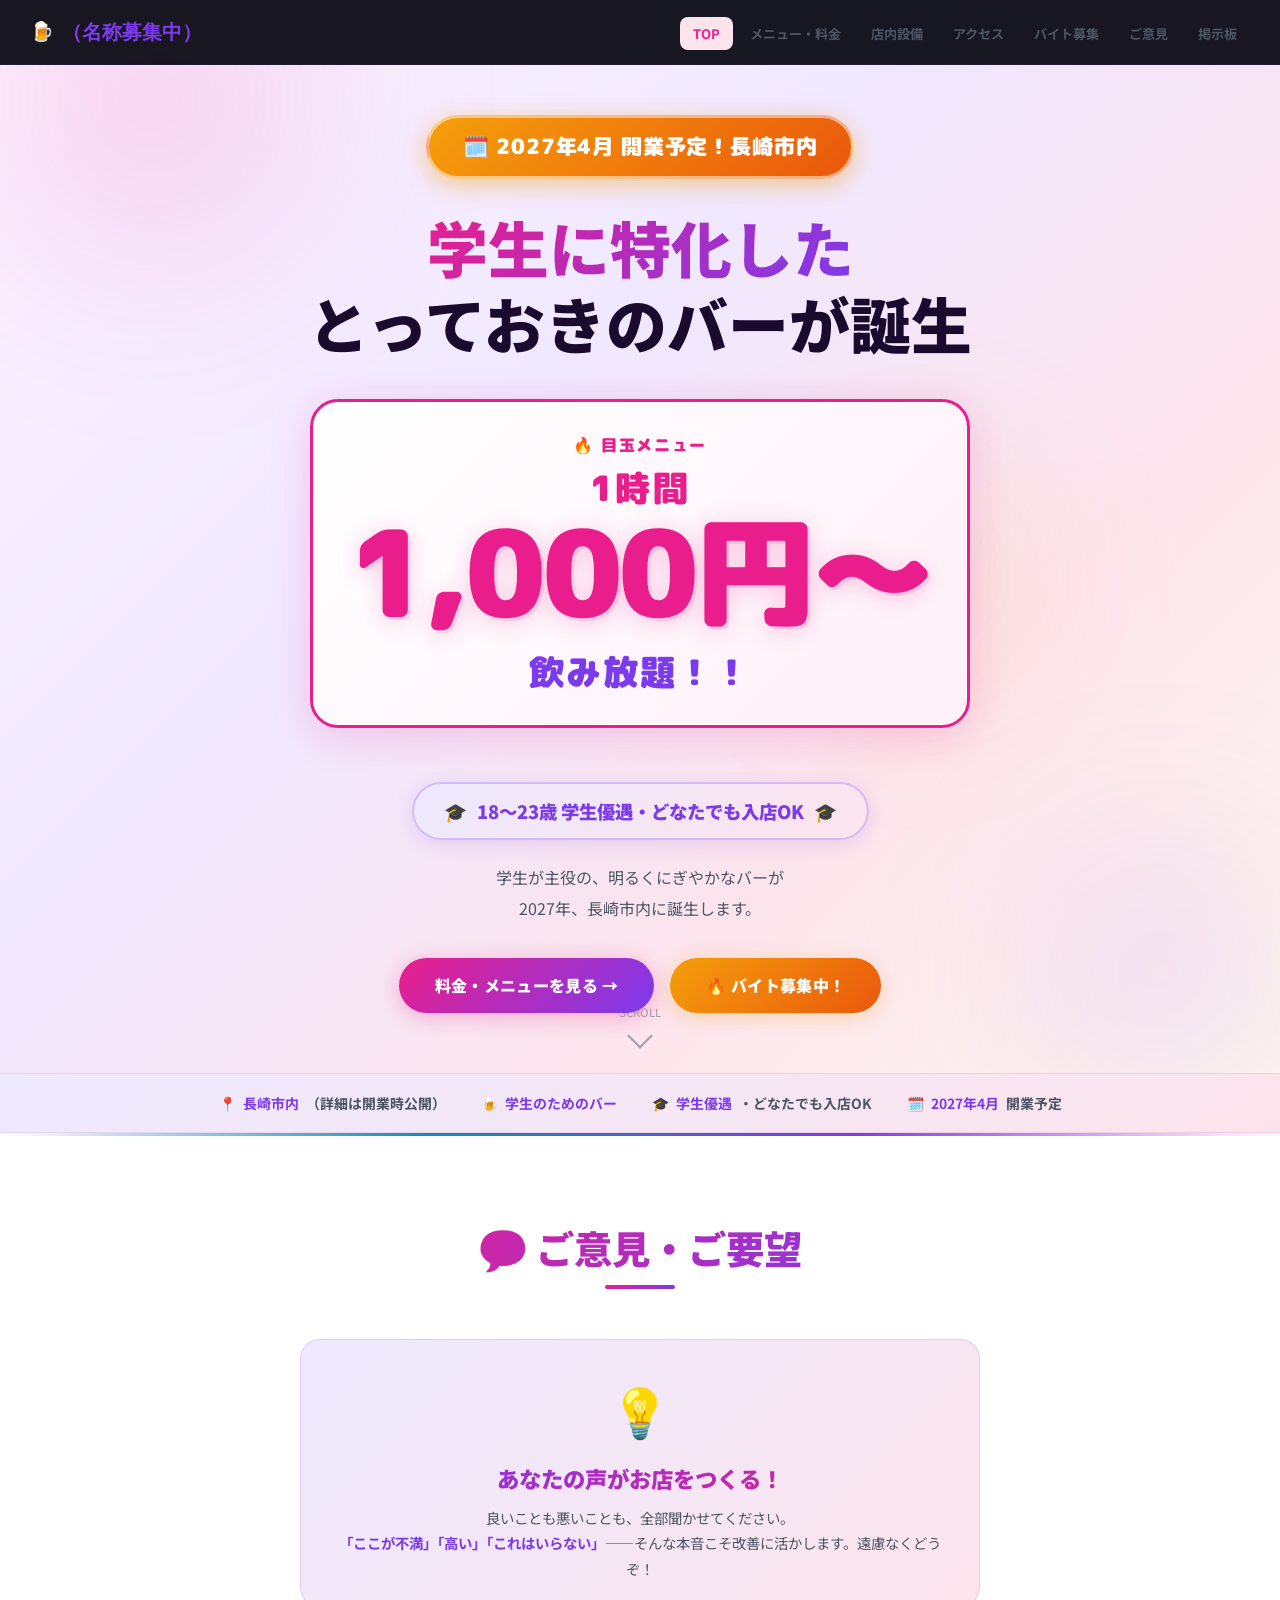
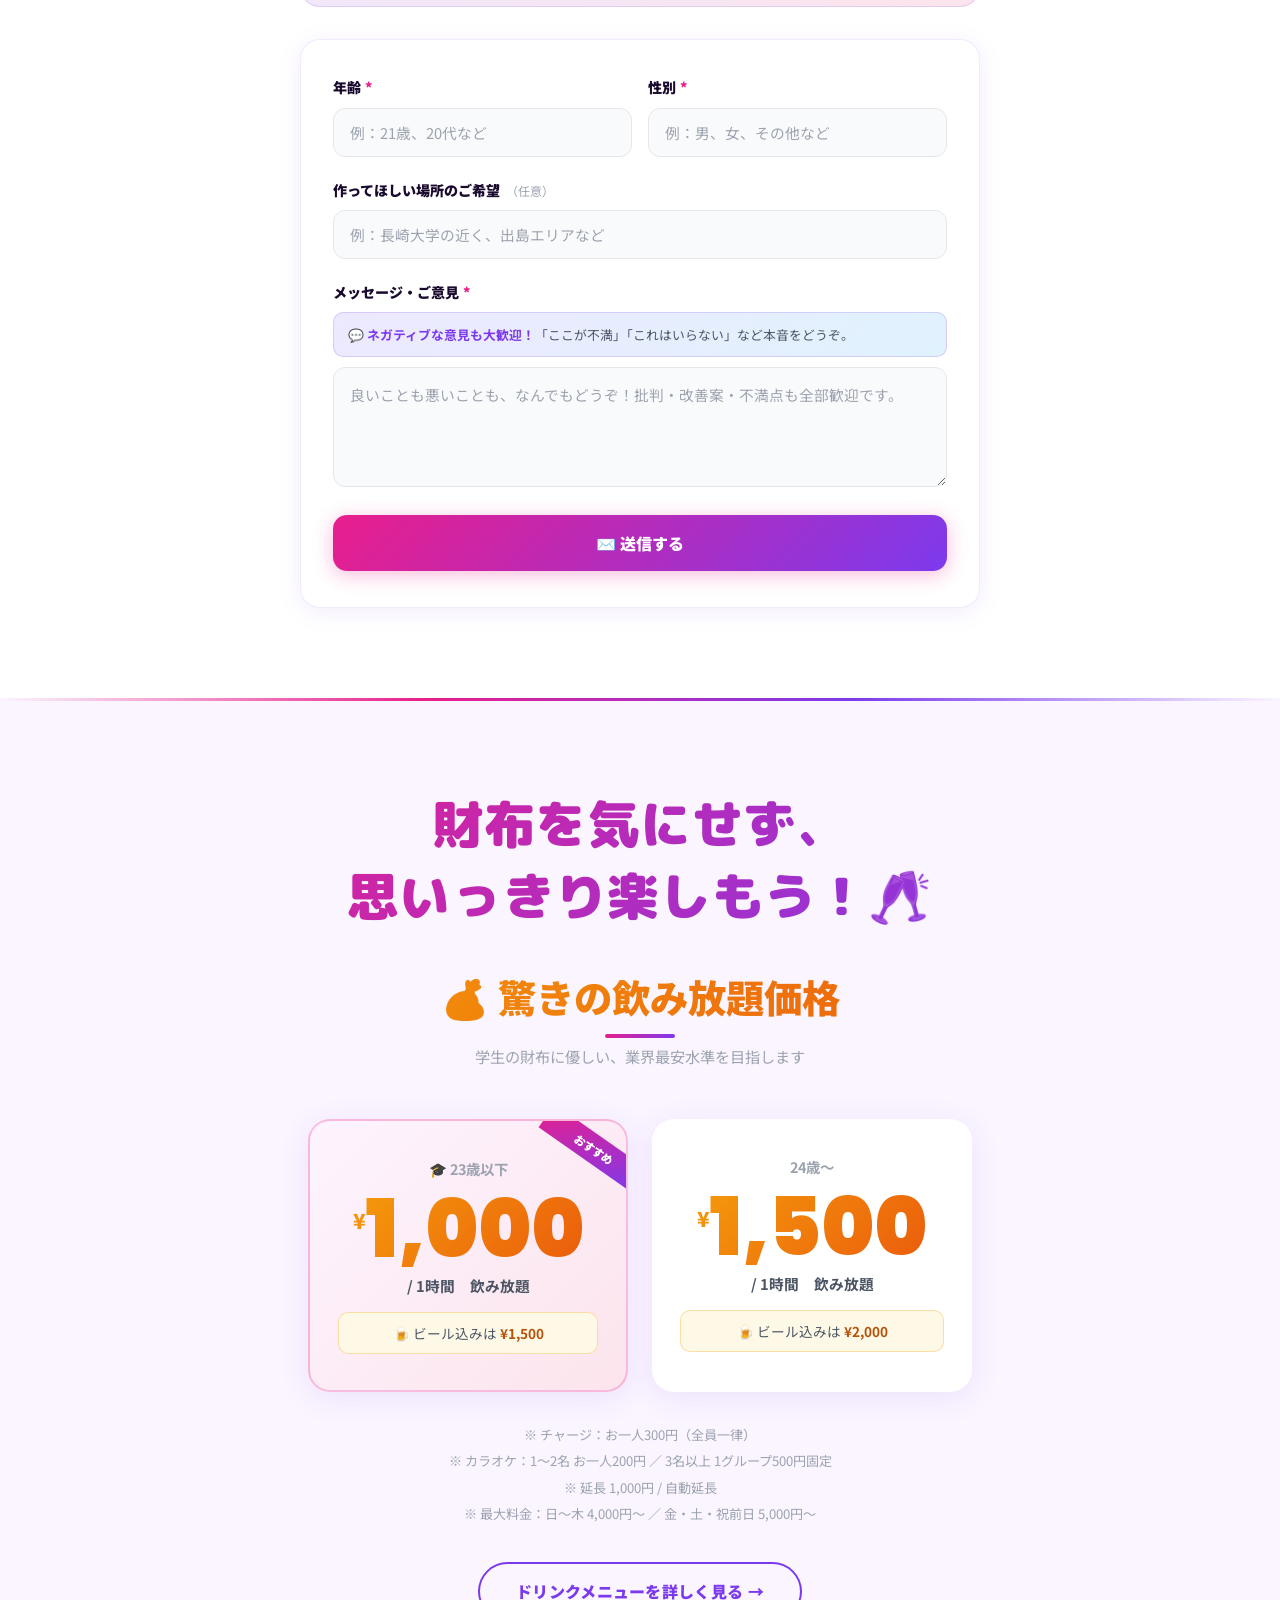
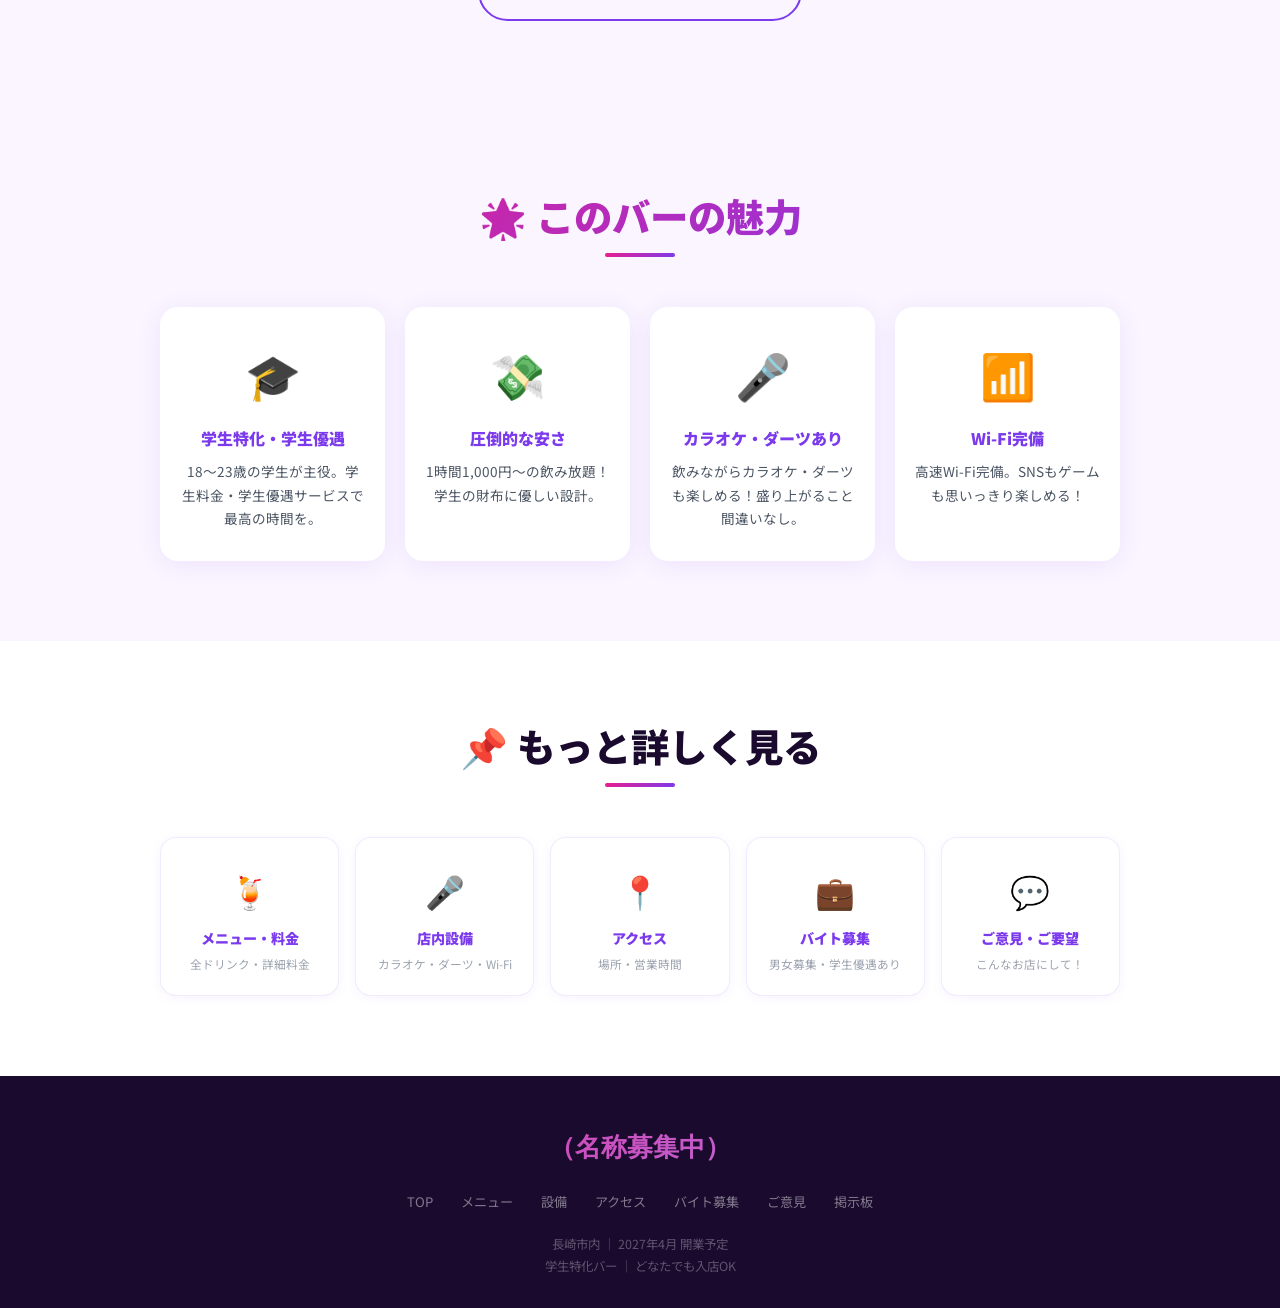
==== commit e676ee9e: "掲示板機能を追加（Notion API連携） - api/notion.js: Vercelサーバーレス関数でNotion APIをプロキシ   - NOTION_API_KEY / NOTION_D" ====
--- a/index.html
+++ b/index.html
@@ -562,6 +562,7 @@
       <li><a href="access.html">アクセス</a></li>
       <li><a href="recruit.html">バイト募集</a></li>
       <li><a href="feedback.html">ご意見</a></li>
+      <li><a href="bbs.html">掲示板</a></li>
     </ul>
     <div class="hamburger" id="hamburger"><span></span><span></span><span></span></div>
   </nav>
@@ -573,6 +574,7 @@
     <a href="access.html">📍 アクセス</a>
     <a href="recruit.html">💼 バイト募集</a>
     <a href="feedback.html">💬 ご意見・ご要望</a>
+    <a href="bbs.html">📋 掲示板</a>
   </div>
 
   <main>
@@ -654,17 +656,17 @@
               <div class="fb-row2">
                 <div class="form-group">
                   <label class="form-label" for="idx_age">年齢<span class="required">*</span></label>
-                  <input type="text" id="idx_age" class="form-input" placeholder="例：21歳、20代など" maxlength="30" required>
+                  <input type="text" id="idx_age" name="年齢" class="form-input" placeholder="例：21歳、20代など" maxlength="30" required>
                 </div>
                 <div class="form-group">
                   <label class="form-label" for="idx_gender">性別<span class="required">*</span></label>
-                  <input type="text" id="idx_gender" class="form-input" placeholder="例：男、女、その他など" maxlength="30" required>
+                  <input type="text" id="idx_gender" name="性別" class="form-input" placeholder="例：男、女、その他など" maxlength="30" required>
                 </div>
               </div>
 
               <div class="form-group">
                 <label class="form-label" for="idx_location">作ってほしい場所のご希望<span class="optional">（任意）</span></label>
-                <input type="text" id="idx_location" class="form-input" placeholder="例：長崎大学の近く、出島エリアなど" maxlength="100">
+                <input type="text" id="idx_location" name="場所のご希望" class="form-input" placeholder="例：長崎大学の近く、出島エリアなど" maxlength="100">
               </div>
 
               <div class="form-group">
@@ -672,7 +674,7 @@
                 <div style="background:linear-gradient(135deg,var(--purple-soft),var(--cyan-soft));border:1px solid rgba(124,58,237,0.18);border-radius:10px;padding:10px 14px;margin-bottom:10px;font-size:0.8rem;color:var(--text-secondary);line-height:1.8;">
                   💬 <strong style="color:var(--purple);">ネガティブな意見も大歓迎！</strong>「ここが不満」「これはいらない」など本音をどうぞ。
                 </div>
-                <textarea id="idx_message" class="form-textarea" style="min-height:120px;" placeholder="良いことも悪いことも、なんでもどうぞ！批判・改善案・不満点も全部歓迎です。" maxlength="1000"></textarea>
+                <textarea id="idx_message" name="メッセージ" class="form-textarea" style="min-height:120px;" placeholder="良いことも悪いことも、なんでもどうぞ！批判・改善案・不満点も全部歓迎です。" maxlength="1000"></textarea>
               </div>
 
               <div id="idx_formError" style="display:none;color:var(--pink);font-size:0.84rem;margin-bottom:14px;padding:10px 14px;background:var(--pink-soft);border-radius:10px;">
@@ -820,6 +822,7 @@
       <li><a href="access.html">アクセス</a></li>
       <li><a href="recruit.html">バイト募集</a></li>
       <li><a href="feedback.html">ご意見</a></li>
+      <li><a href="bbs.html">掲示板</a></li>
     </ul>
     <div class="footer-info">
       長崎市内 ｜ 2027年4月 開業予定<br>学生特化バー ｜ どなたでも入店OK
@@ -860,13 +863,28 @@
       errEl.style.display = 'none';
       const btn = document.getElementById('idx_submitBtn');
       btn.disabled = true; btn.textContent = '送信中...';
-      setTimeout(() => {
-        document.getElementById('idxFormWrap').style.display = 'none';
-        const ty = document.getElementById('idx_thankYou');
-        ty.classList.add('visible');
-        launchConfetti();
-        ty.scrollIntoView({ behavior: 'smooth', block: 'center' });
-      }, 700);
+      const formData = new FormData(document.getElementById('idxFeedbackForm'));
+      fetch('https://formspree.io/f/mvzvojje', {
+        method: 'POST',
+        body: formData,
+        headers: { 'Accept': 'application/json' }
+      }).then(res => {
+        if (res.ok) {
+          document.getElementById('idxFormWrap').style.display = 'none';
+          const ty = document.getElementById('idx_thankYou');
+          ty.classList.add('visible');
+          launchConfetti();
+          ty.scrollIntoView({ behavior: 'smooth', block: 'center' });
+        } else {
+          errEl.textContent = '⚠️ 送信に失敗しました。もう一度お試しください。';
+          errEl.style.display = 'block';
+          btn.disabled = false; btn.textContent = '✉️ 送信する';
+        }
+      }).catch(() => {
+        errEl.textContent = '⚠️ 通信エラーが発生しました。もう一度お試しください。';
+        errEl.style.display = 'block';
+        btn.disabled = false; btn.textContent = '✉️ 送信する';
+      });
     });
 
     function idxResetForm() {
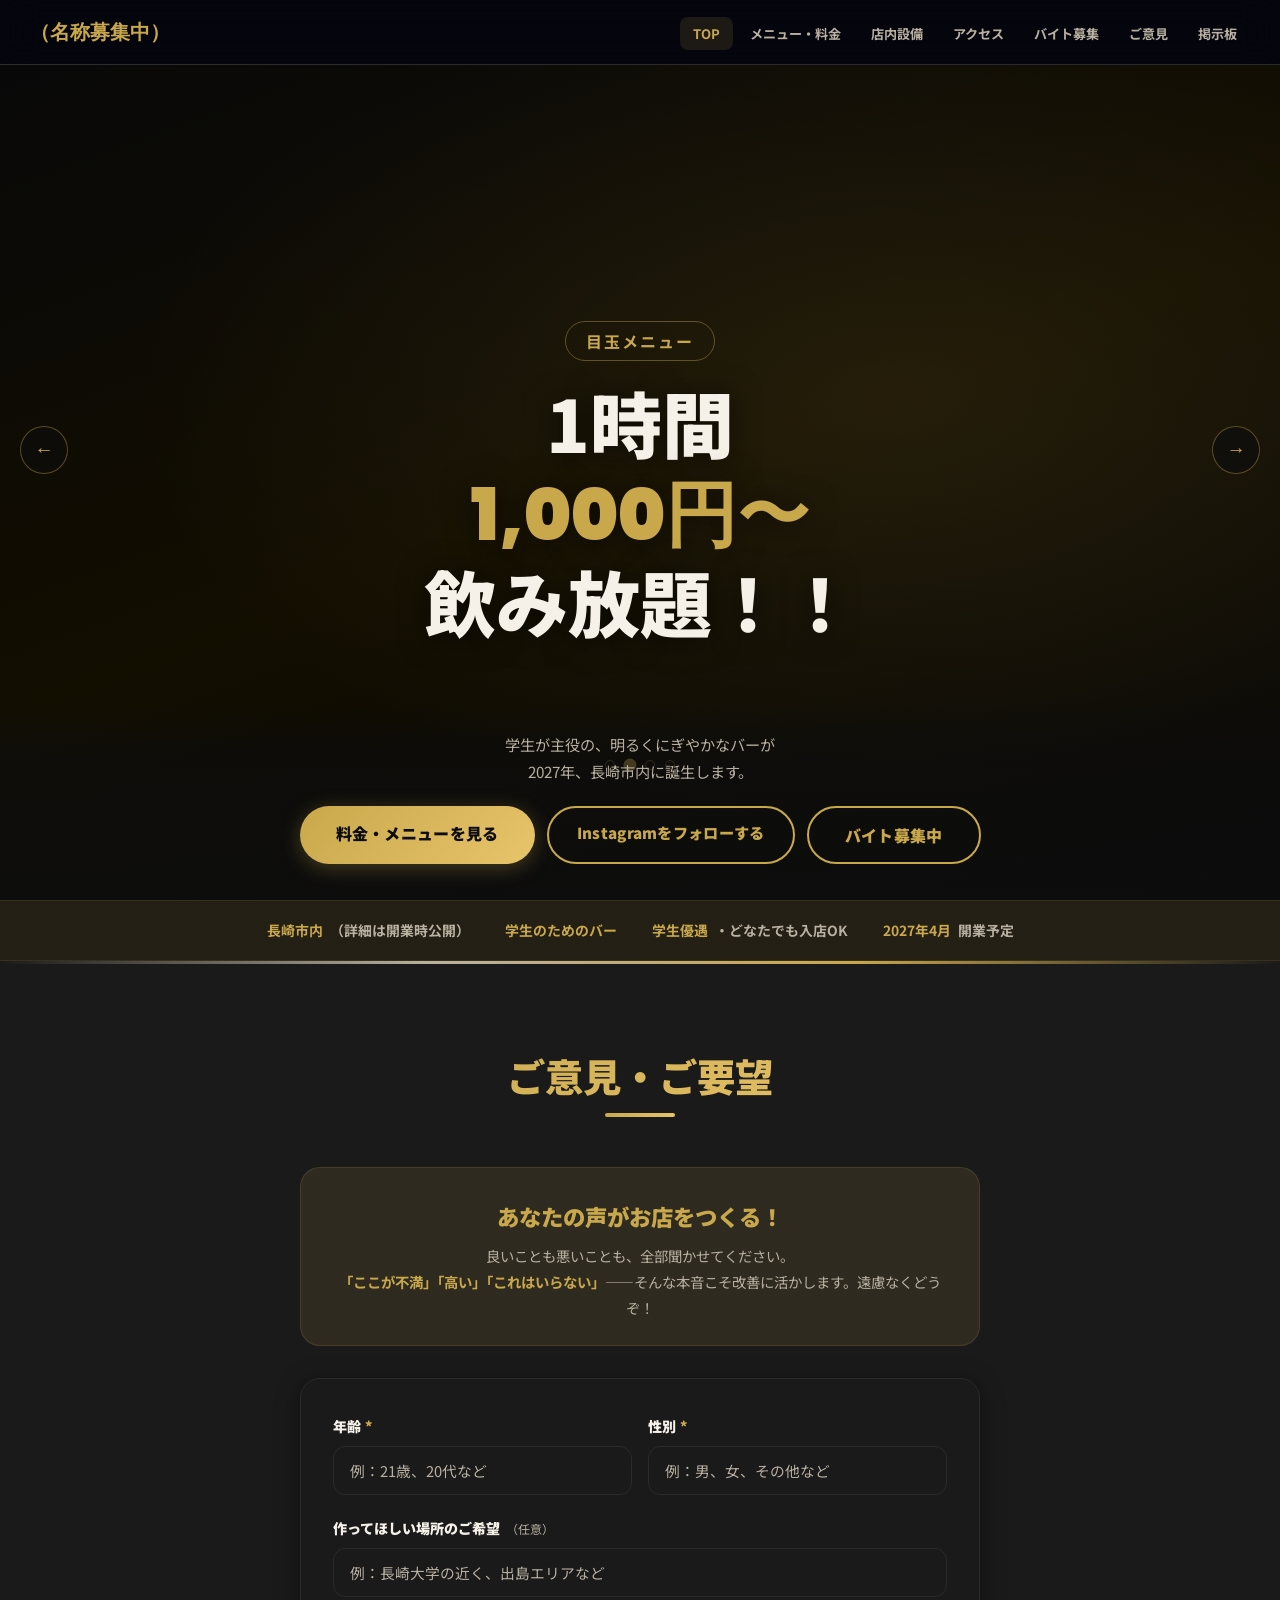
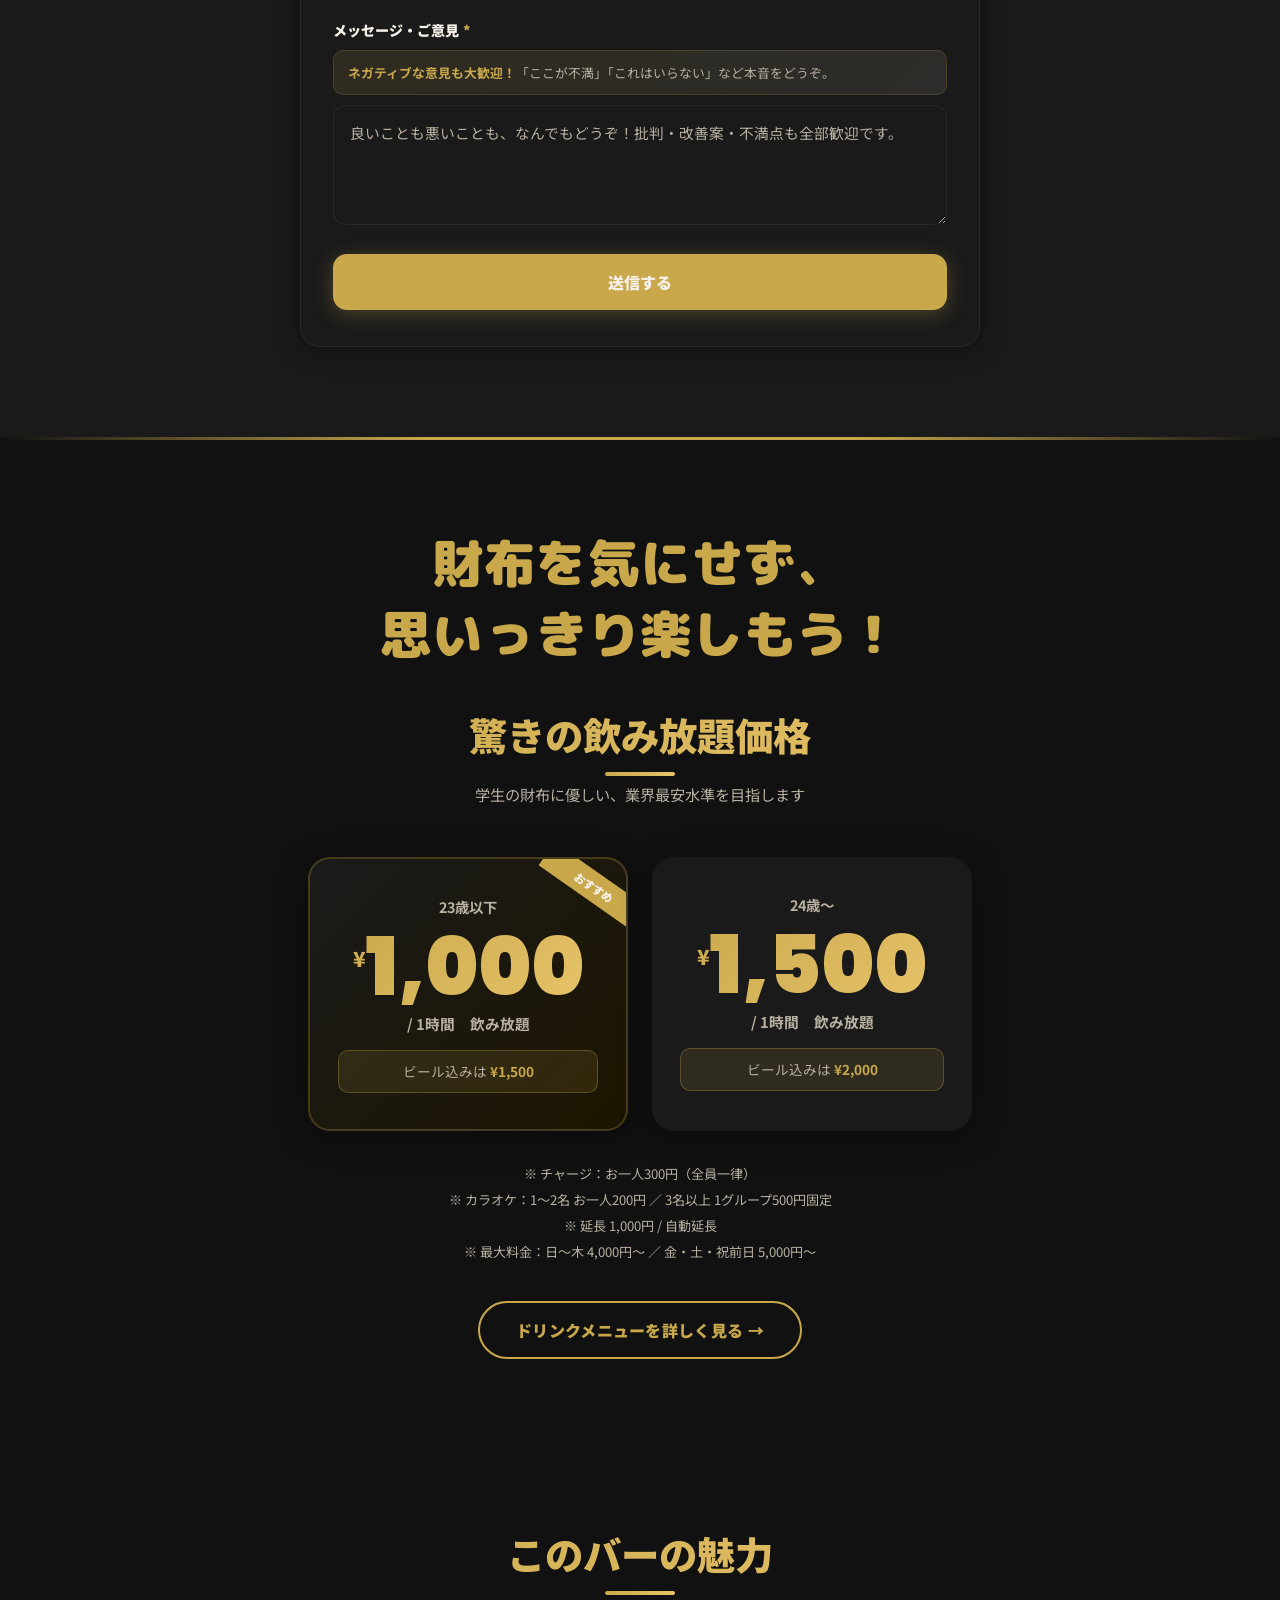
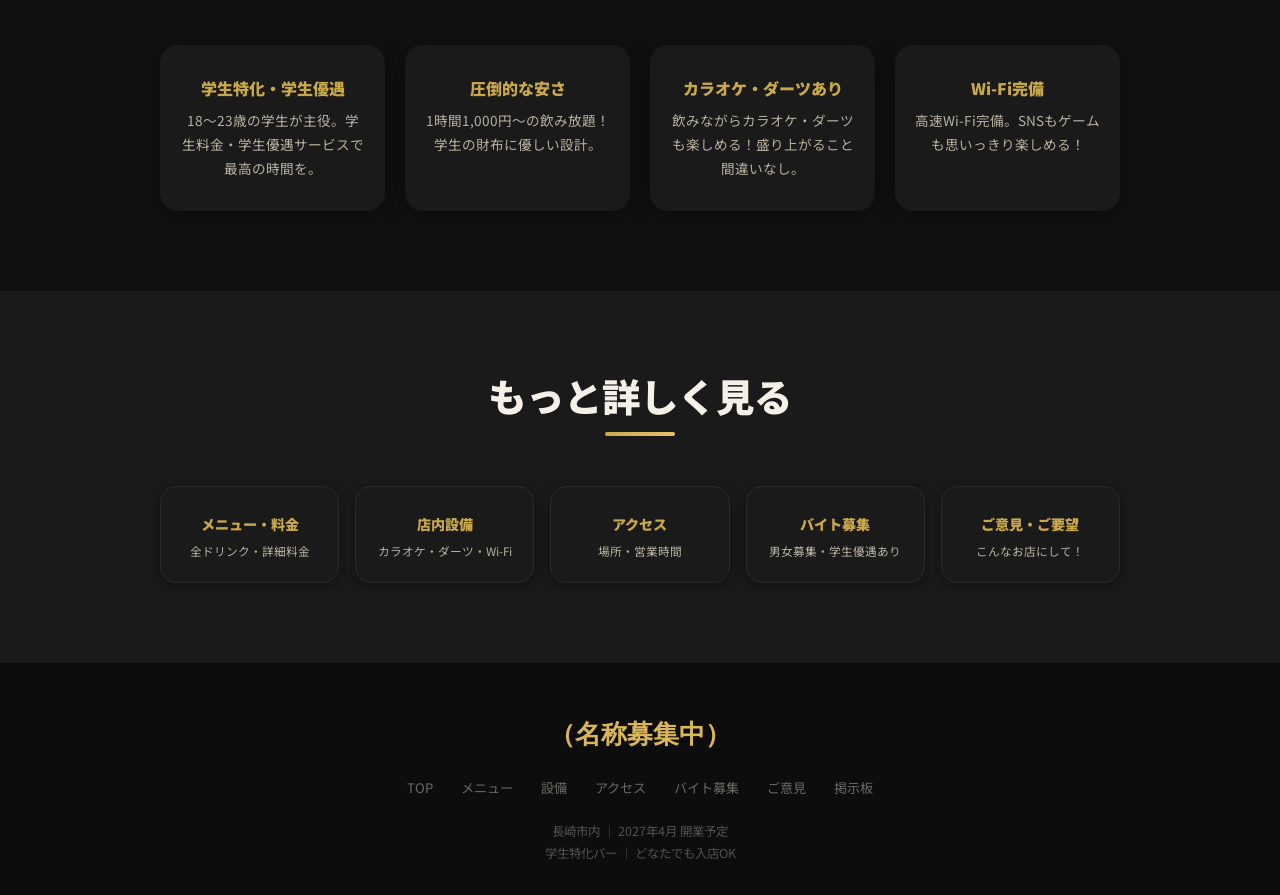
==== commit 07fd09b3: "黒×ゴールドへ全体リデザイン・スライダー・絵文字削除・Instagram CTA追加 - style.cssと全HTMLファイルのカラーを漆黒×ゴールド×クリームに統一 - 全ページから絵文字を完全削" ====
--- a/index.html
+++ b/index.html
@@ -6,195 +6,205 @@
   <title>（名称募集中）| 学生特化バー 長崎</title>
   <link rel="stylesheet" href="style.css">
   <style>
-    /* ===== HERO ===== */
-    .hero {
-      min-height: 100vh;
+    /* ===== HERO SLIDER ===== */
+    .hero-slider {
+      position: relative;
+      width: 100%;
+      height: 100vh;
+      min-height: 600px;
+      overflow: hidden;
+      padding-top: 65px;
+      box-sizing: border-box;
+    }
+
+    .slider-track {
+      position: relative;
+      width: 100%;
+      height: 100%;
+    }
+
+    .slide {
+      position: absolute;
+      inset: 0;
+      opacity: 0;
+      transition: opacity 1.2s ease;
       display: flex;
       align-items: center;
       justify-content: center;
+    }
+
+    .slide.active {
+      opacity: 1;
+      z-index: 2;
+    }
+
+    .slide.prev {
+      opacity: 0.25;
+      z-index: 1;
+    }
+
+    /* Dummy gradient backgrounds for each slide (replace with real images later) */
+    .slide-1 { background: linear-gradient(135deg, #0D0D0D 0%, #1A1A1A 40%, #111111 100%); }
+    .slide-2 { background: linear-gradient(160deg, #0D0D0D 0%, #1C1500 50%, #0D0D0D 100%); }
+    .slide-3 { background: linear-gradient(120deg, #0A0A0A 0%, #1A1A10 50%, #0D0D0D 100%); }
+    .slide-4 { background: linear-gradient(145deg, #0D0D0D 0%, #161616 50%, #1A1A1A 100%); }
+
+    /* Gold accent stripe on each slide */
+    .slide-1::before { content:''; position:absolute; inset:0; background: radial-gradient(ellipse at 30% 50%, rgba(201,168,76,0.12) 0%, transparent 60%); }
+    .slide-2::before { content:''; position:absolute; inset:0; background: radial-gradient(ellipse at 70% 40%, rgba(232,196,106,0.14) 0%, transparent 60%); }
+    .slide-3::before { content:''; position:absolute; inset:0; background: radial-gradient(ellipse at 50% 60%, rgba(201,168,76,0.10) 0%, transparent 60%); }
+    .slide-4::before { content:''; position:absolute; inset:0; background: radial-gradient(ellipse at 20% 30%, rgba(232,196,106,0.12) 0%, transparent 60%); }
+
+    .slide-overlay {
+      position: absolute;
+      inset: 0;
+      background: rgba(0,0,0,0.35);
+    }
+
+    .slide-content-center {
       position: relative;
-      overflow: hidden;
-      padding-top: 65px;
-      background: linear-gradient(135deg, #fdf4ff 0%, #f0e8ff 40%, #fce4ec 70%, #fff8f0 100%);
-    }
-
-    /* Color blobs */
-    .blob {
-      position: absolute;
+      z-index: 3;
+      text-align: center;
+      padding: 0 20px;
+    }
+
+    .slide-label {
+      font-size: clamp(0.8rem, 2vw, 1rem);
+      color: #C9A84C;
+      font-weight: 700;
+      letter-spacing: 0.12em;
+      text-transform: uppercase;
+      margin-bottom: 18px;
+      border: 1px solid rgba(201,168,76,0.4);
+      display: inline-block;
+      padding: 6px 20px;
+      border-radius: 50px;
+    }
+
+    .slide-title {
+      font-size: clamp(2rem, 6vw, 4.5rem);
+      font-weight: 900;
+      color: #F5F0E8;
+      line-height: 1.2;
+      text-shadow: 0 2px 30px rgba(0,0,0,0.6);
+    }
+
+    .slide-price {
+      color: #C9A84C;
+      font-family: 'Poppins', sans-serif;
+    }
+
+    /* Arrow buttons */
+    .slider-btn {
+      position: absolute;
+      top: 50%;
+      transform: translateY(-50%);
+      z-index: 10;
+      background: rgba(13,13,13,0.7);
+      border: 1px solid rgba(201,168,76,0.4);
+      color: #C9A84C;
+      width: 48px;
+      height: 48px;
       border-radius: 50%;
-      filter: blur(80px);
-      pointer-events: none;
-    }
-
-    .blob-1 {
-      width: 500px; height: 500px;
-      background: radial-gradient(circle, rgba(233,30,140,0.18), transparent 70%);
-      top: -150px; left: -100px;
-      animation: float 9s ease-in-out infinite;
-    }
-
-    .blob-2 {
-      width: 400px; height: 400px;
-      background: radial-gradient(circle, rgba(124,58,237,0.15), transparent 70%);
-      bottom: -100px; right: -80px;
-      animation: float 11s ease-in-out infinite 3s;
-    }
-
-    .blob-3 {
-      width: 300px; height: 300px;
-      background: radial-gradient(circle, rgba(245,158,11,0.18), transparent 70%);
-      top: 40%; left: 60%;
-      animation: float 13s ease-in-out infinite 6s;
-    }
-
-    /* Floating particles */
-    .particle {
-      position: absolute;
-      animation: floatParticle linear infinite;
-      pointer-events: none;
-      user-select: none;
-    }
-
-    .hero-content {
-      position: relative;
-      z-index: 5;
+      font-size: 1.2rem;
+      cursor: pointer;
+      transition: all 0.2s;
+      display: flex;
+      align-items: center;
+      justify-content: center;
+    }
+
+    .slider-btn:hover {
+      background: rgba(201,168,76,0.2);
+      border-color: #C9A84C;
+    }
+
+    .slider-btn-prev { left: 20px; }
+    .slider-btn-next { right: 20px; }
+
+    /* Dots */
+    .slider-dots {
+      position: absolute;
+      bottom: 130px;
+      left: 50%;
+      transform: translateX(-50%);
+      z-index: 10;
+      display: flex;
+      gap: 10px;
+    }
+
+    .slider-dot {
+      width: 10px;
+      height: 10px;
+      border-radius: 50%;
+      border: 1px solid rgba(201,168,76,0.6);
+      background: transparent;
+      cursor: pointer;
+      transition: all 0.2s;
+      padding: 0;
+    }
+
+    .slider-dot.active {
+      background: #C9A84C;
+      border-color: #C9A84C;
+      transform: scale(1.3);
+    }
+
+    /* CTA bar at bottom */
+    .hero-cta-bar {
+      position: absolute;
+      bottom: 0;
+      left: 0;
+      right: 0;
+      z-index: 10;
+      background: linear-gradient(to top, rgba(13,13,13,0.95) 0%, rgba(13,13,13,0.7) 70%, transparent 100%);
+      padding: 30px 20px 36px;
       text-align: center;
-      padding: 50px 20px 60px;
-      max-width: 860px;
-      width: 100%;
-    }
-
-    .opening-pill {
-      display: inline-block;
-      background: linear-gradient(135deg, var(--yellow), var(--orange));
-      color: white;
-      font-family: 'M PLUS Rounded 1c', 'Noto Sans JP', sans-serif;
-      font-weight: 900;
-      font-size: clamp(1rem, 2.5vw, 1.3rem);
-      padding: 12px 34px;
-      border-radius: 50px;
-      margin-bottom: 30px;
-      animation: pulseBig 2.5s ease-in-out infinite;
-      letter-spacing: 0.04em;
-      box-shadow: 0 6px 25px rgba(245,158,11,0.45);
-      border: 3px solid rgba(255,255,255,0.5);
-    }
-
-    .hero-title {
-      font-size: clamp(1.8rem, 5.5vw, 3.8rem);
-      font-weight: 900;
-      line-height: 1.25;
-      margin-bottom: 28px;
-      color: var(--text);
-    }
-
-    .hero-title .accent {
-      background: linear-gradient(135deg, var(--pink), var(--purple));
-      -webkit-background-clip: text;
-      background-clip: text;
-      -webkit-text-fill-color: transparent;
-    }
-
-    .catch-wrap {
-      margin: 10px 0 32px;
-      background: linear-gradient(135deg, #fff, #fef0f8);
-      border: 3px solid var(--pink);
-      border-radius: 28px;
-      padding: 30px 36px 24px;
-      display: inline-block;
-      box-shadow: 0 8px 40px rgba(233,30,140,0.18), inset 0 0 0 1px rgba(255,255,255,0.8);
-    }
-
-    .catch-label {
-      font-family: 'M PLUS Rounded 1c', 'Noto Sans JP', sans-serif;
-      font-size: 1rem;
-      font-weight: 900;
-      color: var(--pink);
-      margin-bottom: 8px;
-      letter-spacing: 0.1em;
-    }
-
-    .catch-time {
-      font-family: 'M PLUS Rounded 1c', 'Noto Sans JP', sans-serif;
-      font-weight: 900;
-      font-size: clamp(1.4rem, 4vw, 2.2rem);
-      color: #e91e8c;
-      letter-spacing: 0.06em;
-      line-height: 1.2;
-      display: block;
-    }
-
-    .catch-main {
-      font-family: 'M PLUS Rounded 1c', 'Noto Sans JP', sans-serif;
-      font-weight: 900;
-      font-size: clamp(3.2rem, 11vw, 7.5rem);
-      line-height: 1.05;
-      color: #e91e8c;
-      display: block;
-      white-space: nowrap;
-      text-shadow:
-        3px 3px 0 rgba(233,30,140,0.12),
-        0 4px 25px rgba(233,30,140,0.22);
-      letter-spacing: -0.02em;
-    }
-
-    .catch-sub {
-      font-family: 'M PLUS Rounded 1c', 'Noto Sans JP', sans-serif;
-      font-size: clamp(1.4rem, 4vw, 2.2rem);
-      font-weight: 900;
-      color: var(--purple);
-      margin-top: 8px;
-      letter-spacing: 0.06em;
-    }
-
-    .student-badge {
-      display: inline-flex;
-      align-items: center;
-      gap: 10px;
-      background: linear-gradient(135deg, var(--purple-soft), var(--pink-soft));
-      border: 2px solid rgba(124,58,237,0.25);
-      padding: 12px 30px;
+    }
+
+    .hero-catch {
+      font-size: 0.95rem;
+      color: #B8B0A0;
+      line-height: 1.8;
+      margin-bottom: 20px;
+    }
+
+    .hero-btns {
+      display: flex;
+      gap: 12px;
+      justify-content: center;
+      flex-wrap: wrap;
+    }
+
+    /* Instagram button */
+    .btn-instagram {
+      background: transparent;
+      border: 2px solid #C9A84C;
+      color: #C9A84C;
+      padding: 12px 28px;
       border-radius: 50px;
       font-weight: 900;
-      font-size: clamp(0.9rem, 2.5vw, 1.15rem);
-      color: var(--purple);
-      margin: 22px 0;
-      box-shadow: 0 4px 20px rgba(124,58,237,0.15);
-    }
-
-    .hero-desc {
-      font-size: 1rem;
-      color: var(--text-secondary);
-      line-height: 1.9;
-      margin-bottom: 35px;
-    }
-
-    .hero-btns {
-      display: flex;
-      gap: 16px;
-      justify-content: center;
-      flex-wrap: wrap;
-    }
-
-    .scroll-down {
-      position: absolute;
-      bottom: 28px;
-      left: 50%;
-      transform: translateX(-50%);
-      display: flex;
-      flex-direction: column;
-      align-items: center;
-      gap: 5px;
-      color: var(--text-muted);
-      font-size: 0.72rem;
-      animation: bounce 2s ease-in-out infinite;
-    }
-
-    .scroll-arrow {
-      width: 18px; height: 18px;
-      border-right: 2px solid var(--text-muted);
-      border-bottom: 2px solid var(--text-muted);
-      transform: rotate(45deg);
+      font-size: 0.95rem;
+      font-family: 'Noto Sans JP', sans-serif;
+      text-decoration: none;
+      transition: all 0.3s;
+      display: inline-block;
+      letter-spacing: 0.02em;
+    }
+
+    .btn-instagram:hover {
+      background: #C9A84C;
+      color: #0D0D0D;
+      transform: translateY(-3px);
+      box-shadow: 0 8px 25px rgba(201,168,76,0.3);
+    }
+
+    @media (max-width: 768px) {
+      .slider-btn { width: 38px; height: 38px; font-size: 1rem; }
+      .slider-btn-prev { left: 10px; }
+      .slider-btn-next { right: 10px; }
+      .hero-cta-bar { padding: 20px 16px 28px; }
+      .hero-catch { font-size: 0.85rem; }
     }
 
     /* ===== PRICE SECTION ===== */
@@ -225,31 +235,31 @@
       flex: 1;
       min-width: 235px;
       max-width: 320px;
-      background: white;
+      background: #1A1A1A;
       border-radius: 22px;
       padding: 36px 28px;
       text-align: center;
       position: relative;
       overflow: hidden;
-      box-shadow: 0 6px 30px rgba(124,58,237,0.1);
+      box-shadow: 0 6px 30px rgba(0,0,0,0.4);
       transition: transform 0.3s, box-shadow 0.3s;
     }
 
     .price-card:hover {
       transform: translateY(-10px);
-      box-shadow: 0 20px 50px rgba(124,58,237,0.2);
+      box-shadow: 0 20px 50px rgba(201,168,76,0.2);
     }
 
     .price-card.featured {
-      background: linear-gradient(135deg, #fdf4ff, #fce4ec);
-      border: 2px solid rgba(233,30,140,0.25);
+      background: linear-gradient(135deg, #1A1A1A, #1C1500);
+      border: 2px solid rgba(201,168,76,0.25);
     }
 
     .featured-ribbon {
       position: absolute;
       top: 14px; right: -26px;
       background: linear-gradient(135deg, var(--pink), var(--purple));
-      color: white;
+      color: #F5F0E8;
       font-weight: 900;
       font-size: 0.7rem;
       padding: 5px 36px;
@@ -292,13 +302,13 @@
       margin-top: 14px;
       padding: 9px 14px;
       background: var(--yellow-soft);
-      border: 1px solid rgba(245,158,11,0.3);
+      border: 1px solid rgba(201,168,76,0.3);
       border-radius: 10px;
       font-size: 0.85rem;
       color: var(--text-secondary);
     }
 
-    .price-beer-opt strong { color: #b45309; }
+    .price-beer-opt strong { color: #C9A84C; }
 
     .price-note {
       margin-top: 30px;
@@ -310,7 +320,7 @@
     /* ===== EMBEDDED FEEDBACK ===== */
     .feedback-section {
       padding: 90px 20px;
-      background: white;
+      background: #1A1A1A;
       position: relative;
     }
 
@@ -329,14 +339,13 @@
 
     .feedback-banner {
       background: linear-gradient(135deg, var(--purple-soft), var(--pink-soft));
-      border: 1px solid rgba(124,58,237,0.15);
+      border: 1px solid rgba(201,168,76,0.15);
       border-radius: 20px;
       padding: 30px 28px 24px;
       text-align: center;
       margin-bottom: 32px;
     }
 
-    .fb-banner-emoji { font-size: 3rem; margin-bottom: 10px; display: block; animation: float 4s ease-in-out infinite; }
     .fb-banner-title {
       font-size: 1.4rem; font-weight: 900;
       background: linear-gradient(135deg, var(--purple), var(--pink));
@@ -347,7 +356,7 @@
     .fb-banner-desc { font-size: 0.9rem; color: var(--text-secondary); line-height: 1.8; }
 
     .fb-form-card {
-      background: white;
+      background: #1A1A1A;
       border: 1px solid var(--card-border);
       border-radius: 20px;
       padding: 36px 32px;
@@ -356,7 +365,6 @@
 
     @media (max-width: 480px) {
       .fb-form-card { padding: 24px 18px; }
-      .catch-wrap { padding: 20px 18px 16px; }
     }
 
     .fb-row2 {
@@ -372,7 +380,7 @@
     .submit-btn {
       width: 100%;
       background: linear-gradient(135deg, var(--pink), var(--purple));
-      color: white;
+      color: #F5F0E8;
       border: none;
       border-radius: 14px;
       padding: 16px;
@@ -381,7 +389,7 @@
       font-size: 1rem;
       cursor: pointer;
       transition: all 0.3s;
-      box-shadow: 0 4px 20px rgba(233,30,140,0.3);
+      box-shadow: 0 4px 20px rgba(201,168,76,0.3);
       position: relative;
       overflow: hidden;
     }
@@ -390,11 +398,11 @@
       content: '';
       position: absolute;
       top: 0; left: -100%; width: 100%; height: 100%;
-      background: linear-gradient(90deg, transparent, rgba(255,255,255,0.15), transparent);
+      background: linear-gradient(90deg, transparent, rgba(245,240,232,0.15), transparent);
       transition: left 0.5s;
     }
 
-    .submit-btn:hover { transform: translateY(-2px); box-shadow: 0 8px 30px rgba(233,30,140,0.45); }
+    .submit-btn:hover { transform: translateY(-2px); box-shadow: 0 8px 30px rgba(201,168,76,0.45); }
     .submit-btn:hover::before { left: 100%; }
     .submit-btn:disabled { opacity: 0.5; cursor: not-allowed; transform: none; }
 
@@ -407,7 +415,6 @@
 
     .thankyou-wrap.visible { display: block; }
 
-    .ty-icon { font-size: 4.5rem; margin-bottom: 16px; display: block; animation: bounce 1.5s ease-in-out infinite; }
     .ty-title {
       font-size: clamp(1.5rem, 4vw, 2.2rem); font-weight: 900; margin-bottom: 12px;
       background: linear-gradient(135deg, var(--pink), var(--purple));
@@ -434,7 +441,7 @@
     }
 
     .feature-item {
-      background: white;
+      background: #1A1A1A;
       border-radius: 18px;
       padding: 30px 20px;
       text-align: center;
@@ -462,7 +469,7 @@
     .feature-desc { font-size: 0.85rem; color: var(--text-secondary); line-height: 1.75; }
 
     /* ===== PAGE NAV ===== */
-    .page-nav-section { padding: 80px 20px; background: white; }
+    .page-nav-section { padding: 80px 20px; background: #1A1A1A; }
 
     .page-nav-grid {
       display: grid;
@@ -474,12 +481,12 @@
       display: block;
       text-decoration: none;
       color: var(--text);
-      background: white;
+      background: #1A1A1A;
       border: 1.5px solid var(--card-border);
       border-radius: 16px;
       padding: 26px 14px 22px;
       text-align: center;
-      box-shadow: 0 2px 12px rgba(124,58,237,0.06);
+      box-shadow: 0 2px 12px rgba(0,0,0,0.4);
       transition: all 0.3s;
       position: relative;
       overflow: hidden;
@@ -497,8 +504,8 @@
 
     .page-nav-card:hover {
       transform: translateY(-6px);
-      border-color: rgba(124,58,237,0.25);
-      box-shadow: 0 12px 35px rgba(124,58,237,0.15);
+      border-color: rgba(201,168,76,0.25);
+      box-shadow: 0 12px 35px rgba(201,168,76,0.15);
     }
 
     .page-nav-card:hover::after { transform: scaleX(1); }
@@ -510,8 +517,8 @@
     /* ===== INFO BAR ===== */
     .info-bar {
       background: linear-gradient(135deg, var(--purple-soft), var(--pink-soft));
-      border-top: 1px solid rgba(124,58,237,0.12);
-      border-bottom: 1px solid rgba(233,30,140,0.12);
+      border-top: 1px solid rgba(201,168,76,0.12);
+      border-bottom: 1px solid rgba(201,168,76,0.12);
       padding: 18px 20px;
       display: flex;
       justify-content: center;
@@ -554,7 +561,7 @@
 <body>
 
   <nav>
-    <a href="index.html" class="nav-logo"><span class="emoji">🍺</span>（名称募集中）</a>
+    <a href="index.html" class="nav-logo">（名称募集中）</a>
     <ul class="nav-links">
       <li><a href="index.html" class="active">TOP</a></li>
       <li><a href="menu.html">メニュー・料金</a></li>
@@ -568,79 +575,90 @@
   </nav>
 
   <div class="mobile-menu" id="mobileMenu">
-    <a href="index.html" class="active">🏠 TOP</a>
-    <a href="menu.html">🍹 メニュー・料金</a>
-    <a href="facilities.html">🎤 店内設備</a>
-    <a href="access.html">📍 アクセス</a>
-    <a href="recruit.html">💼 バイト募集</a>
-    <a href="feedback.html">💬 ご意見・ご要望</a>
-    <a href="bbs.html">📋 掲示板</a>
+    <a href="index.html" class="active">TOP</a>
+    <a href="menu.html">メニュー・料金</a>
+    <a href="facilities.html">店内設備</a>
+    <a href="access.html">アクセス</a>
+    <a href="recruit.html">バイト募集</a>
+    <a href="feedback.html">ご意見・ご要望</a>
+    <a href="bbs.html">掲示板</a>
   </div>
 
   <main>
 
-    <!-- HERO -->
-    <section class="hero">
-      <div class="blob blob-1"></div>
-      <div class="blob blob-2"></div>
-      <div class="blob blob-3"></div>
-      <div id="particles"></div>
-
-      <div class="hero-content">
-        <div class="opening-pill">🗓️ 2027年4月 開業予定！長崎市内</div>
-
-        <h1 class="hero-title">
-          <span class="accent">学生に特化した</span><br>とっておきのバーが誕生
-        </h1>
-
-        <div class="catch-wrap">
-          <div class="catch-label">🔥 目玉メニュー</div>
-          <span class="catch-time">1時間</span>
-          <span class="catch-main">1,000円〜</span>
-          <div class="catch-sub">飲み放題！！</div>
-        </div>
-
-        <div class="student-badge">
-          <span>🎓</span>
-          <span>18〜23歳 学生優遇・どなたでも入店OK</span>
-          <span>🎓</span>
-        </div>
-
-        <p class="hero-desc">
-          学生が主役の、明るくにぎやかなバーが<br>
-          2027年、長崎市内に誕生します。
-        </p>
-
+    <!-- HERO SLIDER -->
+    <section class="hero-slider">
+      <div class="slider-track" id="sliderTrack">
+        <div class="slide slide-1">
+          <div class="slide-overlay"></div>
+          <div class="slide-content-center">
+            <div class="slide-label">2027年4月 開業予定・長崎市内</div>
+            <div class="slide-title">学生に特化した<br>とっておきのバーが誕生</div>
+          </div>
+        </div>
+        <div class="slide slide-2">
+          <div class="slide-overlay"></div>
+          <div class="slide-content-center">
+            <div class="slide-label">目玉メニュー</div>
+            <div class="slide-title">1時間<br><span class="slide-price">1,000円〜</span><br>飲み放題！！</div>
+          </div>
+        </div>
+        <div class="slide slide-3">
+          <div class="slide-overlay"></div>
+          <div class="slide-content-center">
+            <div class="slide-label">18〜23歳 学生優遇・どなたでも入店OK</div>
+            <div class="slide-title">カラオケ・ダーツ・<br>Wi-Fi完備</div>
+          </div>
+        </div>
+        <div class="slide slide-4">
+          <div class="slide-overlay"></div>
+          <div class="slide-content-center">
+            <div class="slide-label">長崎初・学生特化バー</div>
+            <div class="slide-title">学生が主役の<br>お酒の場を作ります</div>
+          </div>
+        </div>
+      </div>
+
+      <!-- Arrow buttons -->
+      <button class="slider-btn slider-btn-prev" id="sliderPrev" aria-label="前へ">&#8592;</button>
+      <button class="slider-btn slider-btn-next" id="sliderNext" aria-label="次へ">&#8594;</button>
+
+      <!-- Dots -->
+      <div class="slider-dots" id="sliderDots">
+        <button class="slider-dot active" data-index="0"></button>
+        <button class="slider-dot" data-index="1"></button>
+        <button class="slider-dot" data-index="2"></button>
+        <button class="slider-dot" data-index="3"></button>
+      </div>
+
+      <!-- Hero CTA overlay (bottom center) -->
+      <div class="hero-cta-bar">
+        <p class="hero-catch">学生が主役の、明るくにぎやかなバーが<br>2027年、長崎市内に誕生します。</p>
         <div class="hero-btns">
-          <a href="menu.html" class="btn btn-pink">料金・メニューを見る →</a>
-          <a href="recruit.html" class="btn btn-yellow">🔥 バイト募集中！</a>
-        </div>
-      </div>
-
-      <div class="scroll-down">
-        <span>SCROLL</span>
-        <div class="scroll-arrow"></div>
+          <a href="menu.html" class="btn btn-pink">料金・メニューを見る</a>
+          <a href="https://www.instagram.com/under22.come_on/" target="_blank" class="btn-instagram">Instagramをフォローする</a>
+          <a href="recruit.html" class="btn btn-outline-pink">バイト募集中</a>
+        </div>
       </div>
     </section>
 
     <!-- INFO BAR -->
     <div class="info-bar">
-      <div class="info-item">📍 <strong>長崎市内</strong>（詳細は開業時公開）</div>
-      <div class="info-item">🍺 <strong>学生のためのバー</strong></div>
-      <div class="info-item">🎓 <strong>学生優遇</strong>・どなたでも入店OK</div>
-      <div class="info-item">🗓️ <strong>2027年4月</strong> 開業予定</div>
+      <div class="info-item"><strong>長崎市内</strong>（詳細は開業時公開）</div>
+      <div class="info-item"><strong>学生のためのバー</strong></div>
+      <div class="info-item"><strong>学生優遇</strong>・どなたでも入店OK</div>
+      <div class="info-item"><strong>2027年4月</strong> 開業予定</div>
     </div>
 
     <!-- FEEDBACK FORM (embedded) — 1st section -->
     <section class="feedback-section">
       <div class="feedback-inner">
         <div class="section-heading reveal">
-          <h2 class="gradient-text">💬 ご意見・ご要望</h2>
+          <h2 class="gradient-text">ご意見・ご要望</h2>
           <div class="divider"></div>
         </div>
 
         <div class="feedback-banner reveal">
-          <span class="fb-banner-emoji">💡</span>
           <div class="fb-banner-title">あなたの声がお店をつくる！</div>
           <p class="fb-banner-desc">
             良いことも悪いことも、全部聞かせてください。<br>
@@ -671,24 +689,23 @@
 
               <div class="form-group">
                 <label class="form-label" for="idx_message">メッセージ・ご意見<span class="required">*</span></label>
-                <div style="background:linear-gradient(135deg,var(--purple-soft),var(--cyan-soft));border:1px solid rgba(124,58,237,0.18);border-radius:10px;padding:10px 14px;margin-bottom:10px;font-size:0.8rem;color:var(--text-secondary);line-height:1.8;">
-                  💬 <strong style="color:var(--purple);">ネガティブな意見も大歓迎！</strong>「ここが不満」「これはいらない」など本音をどうぞ。
+                <div style="background:linear-gradient(135deg,var(--purple-soft),var(--cyan-soft));border:1px solid rgba(201,168,76,0.18);border-radius:10px;padding:10px 14px;margin-bottom:10px;font-size:0.8rem;color:var(--text-secondary);line-height:1.8;">
+                  <strong style="color:var(--purple);">ネガティブな意見も大歓迎！</strong>「ここが不満」「これはいらない」など本音をどうぞ。
                 </div>
                 <textarea id="idx_message" name="メッセージ" class="form-textarea" style="min-height:120px;" placeholder="良いことも悪いことも、なんでもどうぞ！批判・改善案・不満点も全部歓迎です。" maxlength="1000"></textarea>
               </div>
 
               <div id="idx_formError" style="display:none;color:var(--pink);font-size:0.84rem;margin-bottom:14px;padding:10px 14px;background:var(--pink-soft);border-radius:10px;">
-                ⚠️ メッセージを入力してください
+                メッセージを入力してください
               </div>
 
-              <button type="submit" class="submit-btn" id="idx_submitBtn">✉️ 送信する</button>
+              <button type="submit" class="submit-btn" id="idx_submitBtn">送信する</button>
             </form>
           </div>
         </div>
 
         <!-- Thank you -->
         <div id="idx_thankYou" class="thankyou-wrap fb-form-card">
-          <span class="ty-icon">🎉</span>
           <div class="ty-title">ありがとうございました！</div>
           <p class="ty-desc">いただいたご意見はお店作りに活かします。<br>2027年4月のオープンをお楽しみに！</p>
           <div style="display:flex;gap:14px;justify-content:center;flex-wrap:wrap;">
@@ -704,11 +721,11 @@
       <div class="container">
 
         <div class="price-section-catch reveal">
-          財布を気にせず、<br>思いっきり楽しもう！🥂
+          財布を気にせず、<br>思いっきり楽しもう！
         </div>
 
         <div class="section-heading reveal">
-          <h2 class="yellow-text">💰 驚きの飲み放題価格</h2>
+          <h2 class="yellow-text">驚きの飲み放題価格</h2>
           <div class="divider"></div>
           <p>学生の財布に優しい、業界最安水準を目指します</p>
         </div>
@@ -716,16 +733,16 @@
         <div class="price-cards-wrap">
           <div class="price-card featured reveal delay-1">
             <div class="featured-ribbon">おすすめ</div>
-            <div class="price-card-age">🎓 23歳以下</div>
+            <div class="price-card-age">23歳以下</div>
             <div class="price-num"><span class="price-yen">¥</span>1,000</div>
             <div class="price-per">/ 1時間　飲み放題</div>
-            <div class="price-beer-opt">🍺 ビール込みは <strong>¥1,500</strong></div>
+            <div class="price-beer-opt">ビール込みは <strong>¥1,500</strong></div>
           </div>
           <div class="price-card reveal delay-2">
             <div class="price-card-age">24歳〜</div>
             <div class="price-num"><span class="price-yen">¥</span>1,500</div>
             <div class="price-per">/ 1時間　飲み放題</div>
-            <div class="price-beer-opt">🍺 ビール込みは <strong>¥2,000</strong></div>
+            <div class="price-beer-opt">ビール込みは <strong>¥2,000</strong></div>
           </div>
         </div>
 
@@ -746,27 +763,23 @@
     <section class="features-section">
       <div class="container">
         <div class="section-heading reveal">
-          <h2 class="gradient-text">🌟 このバーの魅力</h2>
+          <h2 class="gradient-text">このバーの魅力</h2>
           <div class="divider"></div>
         </div>
         <div class="features-grid">
           <div class="feature-item reveal delay-1">
-            <span class="feature-icon">🎓</span>
             <div class="feature-title">学生特化・学生優遇</div>
             <div class="feature-desc">18〜23歳の学生が主役。学生料金・学生優遇サービスで最高の時間を。</div>
           </div>
           <div class="feature-item reveal delay-2">
-            <span class="feature-icon">💸</span>
             <div class="feature-title">圧倒的な安さ</div>
             <div class="feature-desc">1時間1,000円〜の飲み放題！学生の財布に優しい設計。</div>
           </div>
           <div class="feature-item reveal delay-3">
-            <span class="feature-icon">🎤</span>
             <div class="feature-title">カラオケ・ダーツあり</div>
             <div class="feature-desc">飲みながらカラオケ・ダーツも楽しめる！盛り上がること間違いなし。</div>
           </div>
           <div class="feature-item reveal delay-4">
-            <span class="feature-icon">📶</span>
             <div class="feature-title">Wi-Fi完備</div>
             <div class="feature-desc">高速Wi-Fi完備。SNSもゲームも思いっきり楽しめる！</div>
           </div>
@@ -778,32 +791,27 @@
     <section class="page-nav-section">
       <div class="container">
         <div class="section-heading reveal">
-          <h2>📌 もっと詳しく見る</h2>
+          <h2>もっと詳しく見る</h2>
           <div class="divider"></div>
         </div>
         <div class="page-nav-grid">
           <a href="menu.html" class="page-nav-card reveal delay-1">
-            <span class="pnc-icon">🍹</span>
             <div class="pnc-title">メニュー・料金</div>
             <div class="pnc-desc">全ドリンク・詳細料金</div>
           </a>
           <a href="facilities.html" class="page-nav-card reveal delay-2">
-            <span class="pnc-icon">🎤</span>
             <div class="pnc-title">店内設備</div>
             <div class="pnc-desc">カラオケ・ダーツ・Wi-Fi</div>
           </a>
           <a href="access.html" class="page-nav-card reveal delay-3">
-            <span class="pnc-icon">📍</span>
             <div class="pnc-title">アクセス</div>
             <div class="pnc-desc">場所・営業時間</div>
           </a>
           <a href="recruit.html" class="page-nav-card reveal delay-4">
-            <span class="pnc-icon">💼</span>
             <div class="pnc-title">バイト募集</div>
             <div class="pnc-desc">男女募集・学生優遇あり</div>
           </a>
           <a href="feedback.html" class="page-nav-card reveal delay-4">
-            <span class="pnc-icon">💬</span>
             <div class="pnc-title">ご意見・ご要望</div>
             <div class="pnc-desc">こんなお店にして！</div>
           </a>
@@ -833,16 +841,42 @@
 
   <script src="common.js"></script>
   <script>
-    // Floating particles
-    const container = document.getElementById('particles');
-    const emojis = ['🍺','🍹','🎉','⭐','🎓','🎤','💫','✨','🍸','🌟','🥂','🎊','🎯'];
-    for (let i = 0; i < 16; i++) {
-      const p = document.createElement('div');
-      p.className = 'particle';
-      p.textContent = emojis[Math.floor(Math.random() * emojis.length)];
-      p.style.cssText = `left:${Math.random()*100}vw;font-size:${0.8+Math.random()*1.5}rem;animation-duration:${9+Math.random()*12}s;animation-delay:${Math.random()*15}s;opacity:0;`;
-      container.appendChild(p);
-    }
+    // Image Slider
+    (function() {
+      const slides = document.querySelectorAll('.slide');
+      const dots = document.querySelectorAll('.slider-dot');
+      let current = 0;
+      let prev = -1;
+      let timer = null;
+
+      function goTo(idx) {
+        if (idx === current) return;
+        slides[current].classList.remove('active');
+        slides[current].classList.add('prev');
+        dots[current].classList.remove('active');
+        setTimeout(() => { slides[prev === -1 ? current : prev < 0 ? 0 : prev].classList.remove('prev'); }, 1300);
+        prev = current;
+        current = idx;
+        slides[current].classList.add('active');
+        dots[current].classList.add('active');
+        clearTimeout(timer);
+        timer = setTimeout(next, 5000);
+      }
+
+      function next() { goTo((current + 1) % slides.length); }
+      function nextSlide() { goTo((current + 1) % slides.length); }
+      function prevSlide() { goTo((current - 1 + slides.length) % slides.length); }
+
+      // Init
+      slides[0].classList.add('active');
+      timer = setTimeout(next, 5000);
+
+      document.getElementById('sliderNext').addEventListener('click', nextSlide);
+      document.getElementById('sliderPrev').addEventListener('click', prevSlide);
+      dots.forEach(dot => {
+        dot.addEventListener('click', () => goTo(parseInt(dot.dataset.index)));
+      });
+    })();
 
     // Feedback form
     const idxForm = document.getElementById('idxFeedbackForm');
@@ -853,7 +887,7 @@
       const gender = document.getElementById('idx_gender').value.trim();
       const errEl = document.getElementById('idx_formError');
       if (!age || !gender || !msg) {
-        errEl.textContent = '⚠️ 年齢・性別・メッセージは必須です';
+        errEl.textContent = '年齢・性別・メッセージは必須です';
         errEl.style.display = 'block';
         if (!age) document.getElementById('idx_age').focus();
         else if (!gender) document.getElementById('idx_gender').focus();
@@ -876,14 +910,14 @@
           launchConfetti();
           ty.scrollIntoView({ behavior: 'smooth', block: 'center' });
         } else {
-          errEl.textContent = '⚠️ 送信に失敗しました。もう一度お試しください。';
+          errEl.textContent = '送信に失敗しました。もう一度お試しください。';
           errEl.style.display = 'block';
-          btn.disabled = false; btn.textContent = '✉️ 送信する';
+          btn.disabled = false; btn.textContent = '送信する';
         }
       }).catch(() => {
-        errEl.textContent = '⚠️ 通信エラーが発生しました。もう一度お試しください。';
+        errEl.textContent = '通信エラーが発生しました。もう一度お試しください。';
         errEl.style.display = 'block';
-        btn.disabled = false; btn.textContent = '✉️ 送信する';
+        btn.disabled = false; btn.textContent = '送信する';
       });
     });
 
@@ -892,12 +926,12 @@
       document.getElementById('idxFormWrap').style.display = 'block';
       document.getElementById('idx_thankYou').classList.remove('visible');
       document.getElementById('idx_submitBtn').disabled = false;
-      document.getElementById('idx_submitBtn').textContent = '✉️ 送信する';
+      document.getElementById('idx_submitBtn').textContent = '送信する';
     }
 
     function launchConfetti() {
       const c = document.getElementById('confettiContainer');
-      const colors = ['#e91e8c','#7c3aed','#f59e0b','#0891b2','#ea580c','#fff'];
+      const colors = ['#C9A84C','#E8C46A','#F5F0E8','#B8B0A0','#ffffff','#C9A84C'];
       for (let i = 0; i < 80; i++) {
         const p = document.createElement('div');
         p.className = 'confetti-piece';
--- a/style.css
+++ b/style.css
@@ -3,31 +3,31 @@
 * { margin: 0; padding: 0; box-sizing: border-box; }
 
 :root {
-  --pink: #e91e8c;
-  --pink-soft: #fce4ec;
-  --purple: #7c3aed;
-  --purple-soft: #ede9fe;
-  --yellow: #f59e0b;
-  --yellow-soft: #fef9e7;
-  --cyan: #0891b2;
-  --cyan-soft: #e0f2fe;
-  --orange: #ea580c;
+  --pink: #C9A84C;
+  --pink-soft: rgba(201,168,76,0.12);
+  --purple: #C9A84C;
+  --purple-soft: rgba(201,168,76,0.12);
+  --yellow: #C9A84C;
+  --yellow-soft: rgba(201,168,76,0.12);
+  --cyan: #B8B0A0;
+  --cyan-soft: rgba(184,176,160,0.12);
+  --orange: #E8C46A;
   --green: #059669;
 
-  --bg: #ffffff;
-  --bg-alt: #faf5ff;
-  --bg-warm: #fff8f0;
-  --card-bg: #ffffff;
-  --card-shadow: 0 4px 24px rgba(124,58,237,0.09);
-  --card-shadow-hover: 0 12px 40px rgba(124,58,237,0.18);
-  --card-border: rgba(124,58,237,0.1);
-
-  --text: #1a0a2e;
-  --text-secondary: #4b5563;
-  --text-muted: #9ca3af;
-
-  --nav-bg: rgba(255,255,255,0.96);
-  --nav-border: rgba(124,58,237,0.1);
+  --bg: #0D0D0D;
+  --bg-alt: #111111;
+  --bg-warm: #111111;
+  --card-bg: #1A1A1A;
+  --card-shadow: 0 4px 24px rgba(0,0,0,0.4);
+  --card-shadow-hover: 0 12px 40px rgba(201,168,76,0.2);
+  --card-border: #2A2A2A;
+
+  --text: #F5F0E8;
+  --text-secondary: #B8B0A0;
+  --text-muted: #B8B0A0;
+
+  --nav-bg: rgba(13,13,13,0.97);
+  --nav-border: #2A2A2A;
 }
 
 html { scroll-behavior: smooth; }
@@ -55,7 +55,7 @@
   justify-content: space-between;
   align-items: center;
   padding: 0 30px;
-  box-shadow: 0 2px 20px rgba(124,58,237,0.07);
+  box-shadow: 0 2px 20px rgba(0,0,0,0.5);
 }
 
 .nav-logo {
@@ -128,14 +128,14 @@
   top: 65px;
   left: 0;
   right: 0;
-  background: rgba(255,255,255,0.98);
+  background: rgba(13,13,13,0.98);
   backdrop-filter: blur(20px);
   z-index: 999;
   padding: 15px 20px 20px;
   border-bottom: 1px solid var(--nav-border);
   flex-direction: column;
   gap: 4px;
-  box-shadow: 0 8px 30px rgba(0,0,0,0.1);
+  box-shadow: 0 8px 30px rgba(0,0,0,0.5);
 }
 
 .mobile-menu.open { display: flex; }
@@ -165,7 +165,7 @@
   text-align: center;
   position: relative;
   overflow: hidden;
-  background: linear-gradient(135deg, #fdf4ff 0%, #f0e8ff 50%, #fce4ec 100%);
+  background: linear-gradient(135deg, #0D0D0D 0%, #1A1A1A 50%, #0D0D0D 100%);
 }
 
 .page-header-bg {
@@ -201,14 +201,14 @@
 
 /* ===================== COMMON UTILITIES ===================== */
 .gradient-text {
-  background: linear-gradient(135deg, var(--pink), var(--purple));
+  background: linear-gradient(135deg, #C9A84C, #E8C46A);
   -webkit-background-clip: text;
   background-clip: text;
   -webkit-text-fill-color: transparent;
 }
 
 .yellow-text {
-  background: linear-gradient(135deg, var(--yellow), var(--orange));
+  background: linear-gradient(135deg, #C9A84C, #E8C46A);
   -webkit-background-clip: text;
   background-clip: text;
   -webkit-text-fill-color: transparent;
@@ -249,7 +249,7 @@
 .divider {
   width: 70px;
   height: 4px;
-  background: linear-gradient(135deg, var(--pink), var(--purple));
+  background: linear-gradient(135deg, #C9A84C, #E8C46A);
   border-radius: 2px;
   margin: 12px auto 0;
 }
@@ -284,7 +284,7 @@
   inset: 0;
   border-radius: 18px;
   padding: 2px;
-  background: linear-gradient(135deg, var(--pink), var(--purple), var(--cyan), var(--yellow));
+  background: linear-gradient(135deg, #C9A84C, #E8C46A, #B8B0A0, #C9A84C);
   -webkit-mask: linear-gradient(#fff 0 0) content-box, linear-gradient(#fff 0 0);
   -webkit-mask-composite: xor;
   mask-composite: exclude;
@@ -307,25 +307,25 @@
 }
 
 .btn-pink {
-  background: linear-gradient(135deg, var(--pink), var(--purple));
-  color: white;
-  box-shadow: 0 4px 20px rgba(233,30,140,0.3);
+  background: linear-gradient(135deg, #C9A84C, #E8C46A);
+  color: #0D0D0D;
+  box-shadow: 0 4px 20px rgba(201,168,76,0.3);
 }
 
 .btn-pink:hover {
   transform: translateY(-3px) scale(1.03);
-  box-shadow: 0 8px 35px rgba(233,30,140,0.5);
+  box-shadow: 0 8px 35px rgba(201,168,76,0.5);
 }
 
 .btn-yellow {
-  background: linear-gradient(135deg, var(--yellow), var(--orange));
-  color: white;
-  box-shadow: 0 4px 20px rgba(245,158,11,0.3);
+  background: linear-gradient(135deg, #C9A84C, #E8C46A);
+  color: #0D0D0D;
+  box-shadow: 0 4px 20px rgba(201,168,76,0.3);
 }
 
 .btn-yellow:hover {
   transform: translateY(-3px) scale(1.03);
-  box-shadow: 0 8px 35px rgba(245,158,11,0.4);
+  box-shadow: 0 8px 35px rgba(201,168,76,0.4);
 }
 
 .btn-outline-pink {
@@ -336,9 +336,9 @@
 
 .btn-outline-pink:hover {
   background: var(--pink);
-  color: white;
+  color: #0D0D0D;
   transform: translateY(-3px);
-  box-shadow: 0 8px 25px rgba(233,30,140,0.3);
+  box-shadow: 0 8px 25px rgba(201,168,76,0.3);
 }
 
 .btn-outline-purple {
@@ -349,9 +349,9 @@
 
 .btn-outline-purple:hover {
   background: var(--purple);
-  color: white;
+  color: #0D0D0D;
   transform: translateY(-3px);
-  box-shadow: 0 8px 25px rgba(124,58,237,0.3);
+  box-shadow: 0 8px 25px rgba(201,168,76,0.3);
 }
 
 /* ===================== BADGES ===================== */
@@ -363,11 +363,11 @@
   font-weight: 900;
 }
 
-.badge-pink { background: var(--pink-soft); border: 1px solid rgba(233,30,140,0.25); color: var(--pink); }
-.badge-yellow { background: var(--yellow-soft); border: 1px solid rgba(245,158,11,0.3); color: #b45309; }
-.badge-cyan { background: var(--cyan-soft); border: 1px solid rgba(8,145,178,0.25); color: var(--cyan); }
-.badge-purple { background: var(--purple-soft); border: 1px solid rgba(124,58,237,0.25); color: var(--purple); }
-.badge-green { background: #d1fae5; border: 1px solid rgba(5,150,105,0.25); color: var(--green); }
+.badge-pink { background: var(--pink-soft); border: 1px solid rgba(201,168,76,0.3); color: var(--pink); }
+.badge-yellow { background: var(--yellow-soft); border: 1px solid rgba(201,168,76,0.3); color: #C9A84C; }
+.badge-cyan { background: var(--cyan-soft); border: 1px solid rgba(184,176,160,0.25); color: var(--cyan); }
+.badge-purple { background: var(--purple-soft); border: 1px solid rgba(201,168,76,0.3); color: var(--purple); }
+.badge-green { background: rgba(5,150,105,0.15); border: 1px solid rgba(5,150,105,0.25); color: var(--green); }
 
 /* ===================== ANIMATIONS ===================== */
 @keyframes float {
@@ -387,13 +387,13 @@
 }
 
 @keyframes pulseBig {
-  0%, 100% { transform: scale(1); box-shadow: 0 0 0 0 rgba(233,30,140,0.3); }
-  50% { transform: scale(1.03); box-shadow: 0 0 25px 8px rgba(233,30,140,0); }
+  0%, 100% { transform: scale(1); box-shadow: 0 0 0 0 rgba(201,168,76,0.3); }
+  50% { transform: scale(1.03); box-shadow: 0 0 25px 8px rgba(201,168,76,0); }
 }
 
 @keyframes glowYellow {
-  0%, 100% { text-shadow: 0 2px 15px rgba(245,158,11,0.4); }
-  50% { text-shadow: 0 2px 30px rgba(245,158,11,0.8), 0 0 60px rgba(245,158,11,0.3); }
+  0%, 100% { text-shadow: 0 2px 15px rgba(201,168,76,0.4); }
+  50% { text-shadow: 0 2px 30px rgba(201,168,76,0.8), 0 0 60px rgba(201,168,76,0.3); }
 }
 
 @keyframes shimmerBg {
@@ -461,17 +461,17 @@
 
 /* ===================== FOOTER ===================== */
 footer {
-  background: #1a0a2e;
+  background: #0D0D0D;
   padding: 50px 20px 30px;
   text-align: center;
-  color: rgba(255,255,255,0.7);
+  color: rgba(245,240,232,0.6);
 }
 
 .footer-logo {
   font-family: 'Poppins', sans-serif;
   font-weight: 900;
   font-size: 1.6rem;
-  background: linear-gradient(135deg, var(--pink), #a78bfa);
+  background: linear-gradient(135deg, #C9A84C, #E8C46A);
   -webkit-background-clip: text;
   background-clip: text;
   -webkit-text-fill-color: transparent;
@@ -489,7 +489,7 @@
 }
 
 .footer-nav a {
-  color: rgba(255,255,255,0.45);
+  color: rgba(245,240,232,0.4);
   text-decoration: none;
   font-size: 0.82rem;
   padding: 5px 10px;
@@ -497,10 +497,10 @@
   transition: color 0.2s;
 }
 
-.footer-nav a:hover { color: #f9a8d4; }
+.footer-nav a:hover { color: #E8C46A; }
 
 .footer-info {
-  color: rgba(255,255,255,0.3);
+  color: rgba(245,240,232,0.3);
   font-size: 0.78rem;
   line-height: 1.8;
 }
@@ -510,8 +510,8 @@
 .form-textarea,
 .form-select {
   width: 100%;
-  background: #f9fafb;
-  border: 1.5px solid #e5e7eb;
+  background: #1A1A1A;
+  border: 1.5px solid #2A2A2A;
   border-radius: 12px;
   color: var(--text);
   font-family: 'Noto Sans JP', sans-serif;
@@ -532,16 +532,16 @@
 }
 
 .form-input::placeholder, .form-textarea::placeholder {
-  color: #9ca3af;
+  color: #B8B0A0;
 }
 
 .form-input:focus, .form-textarea:focus, .form-select:focus {
-  border-color: var(--purple);
-  background: white;
-  box-shadow: 0 0 0 3px rgba(124,58,237,0.12);
-}
-
-.form-select option { background: white; color: var(--text); }
+  border-color: #C9A84C;
+  background: #1A1A1A;
+  box-shadow: 0 0 0 3px rgba(201,168,76,0.15);
+}
+
+.form-select option { background: #1A1A1A; color: var(--text); }
 
 .form-label {
   display: block;
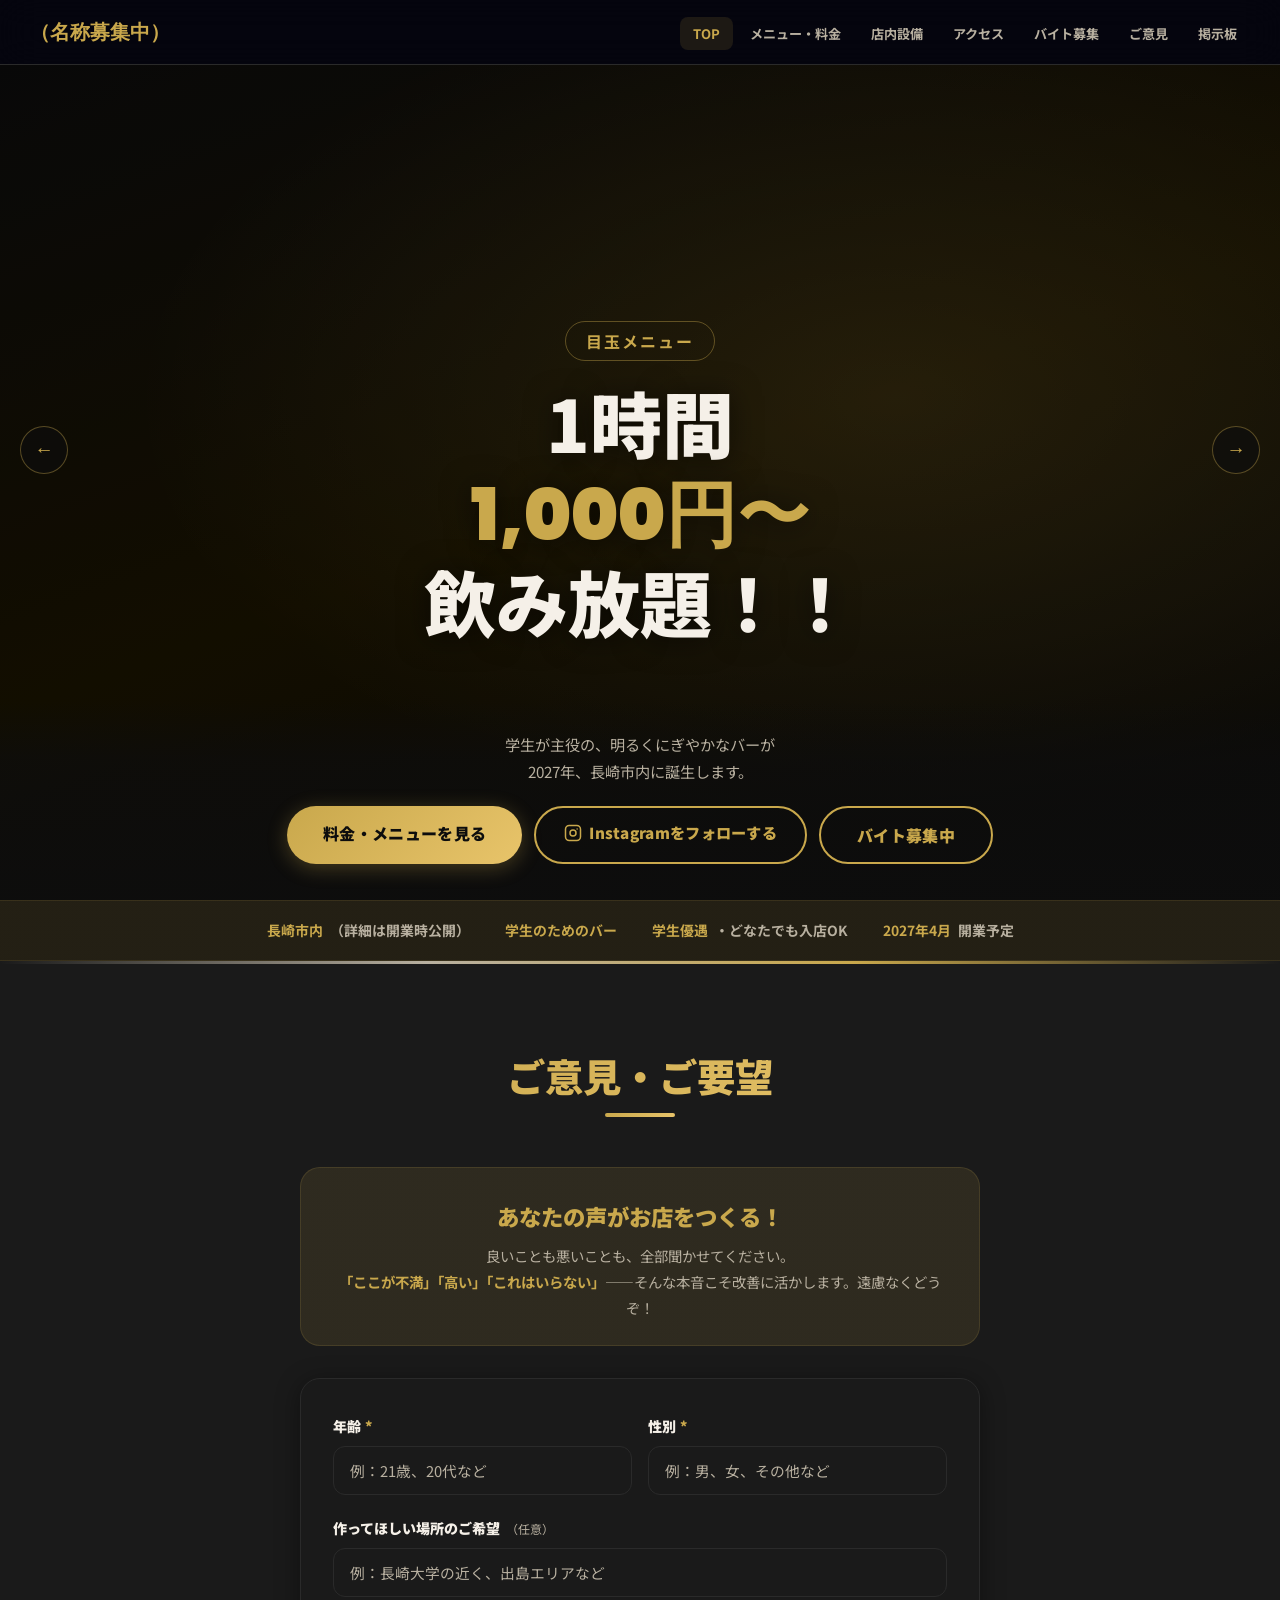
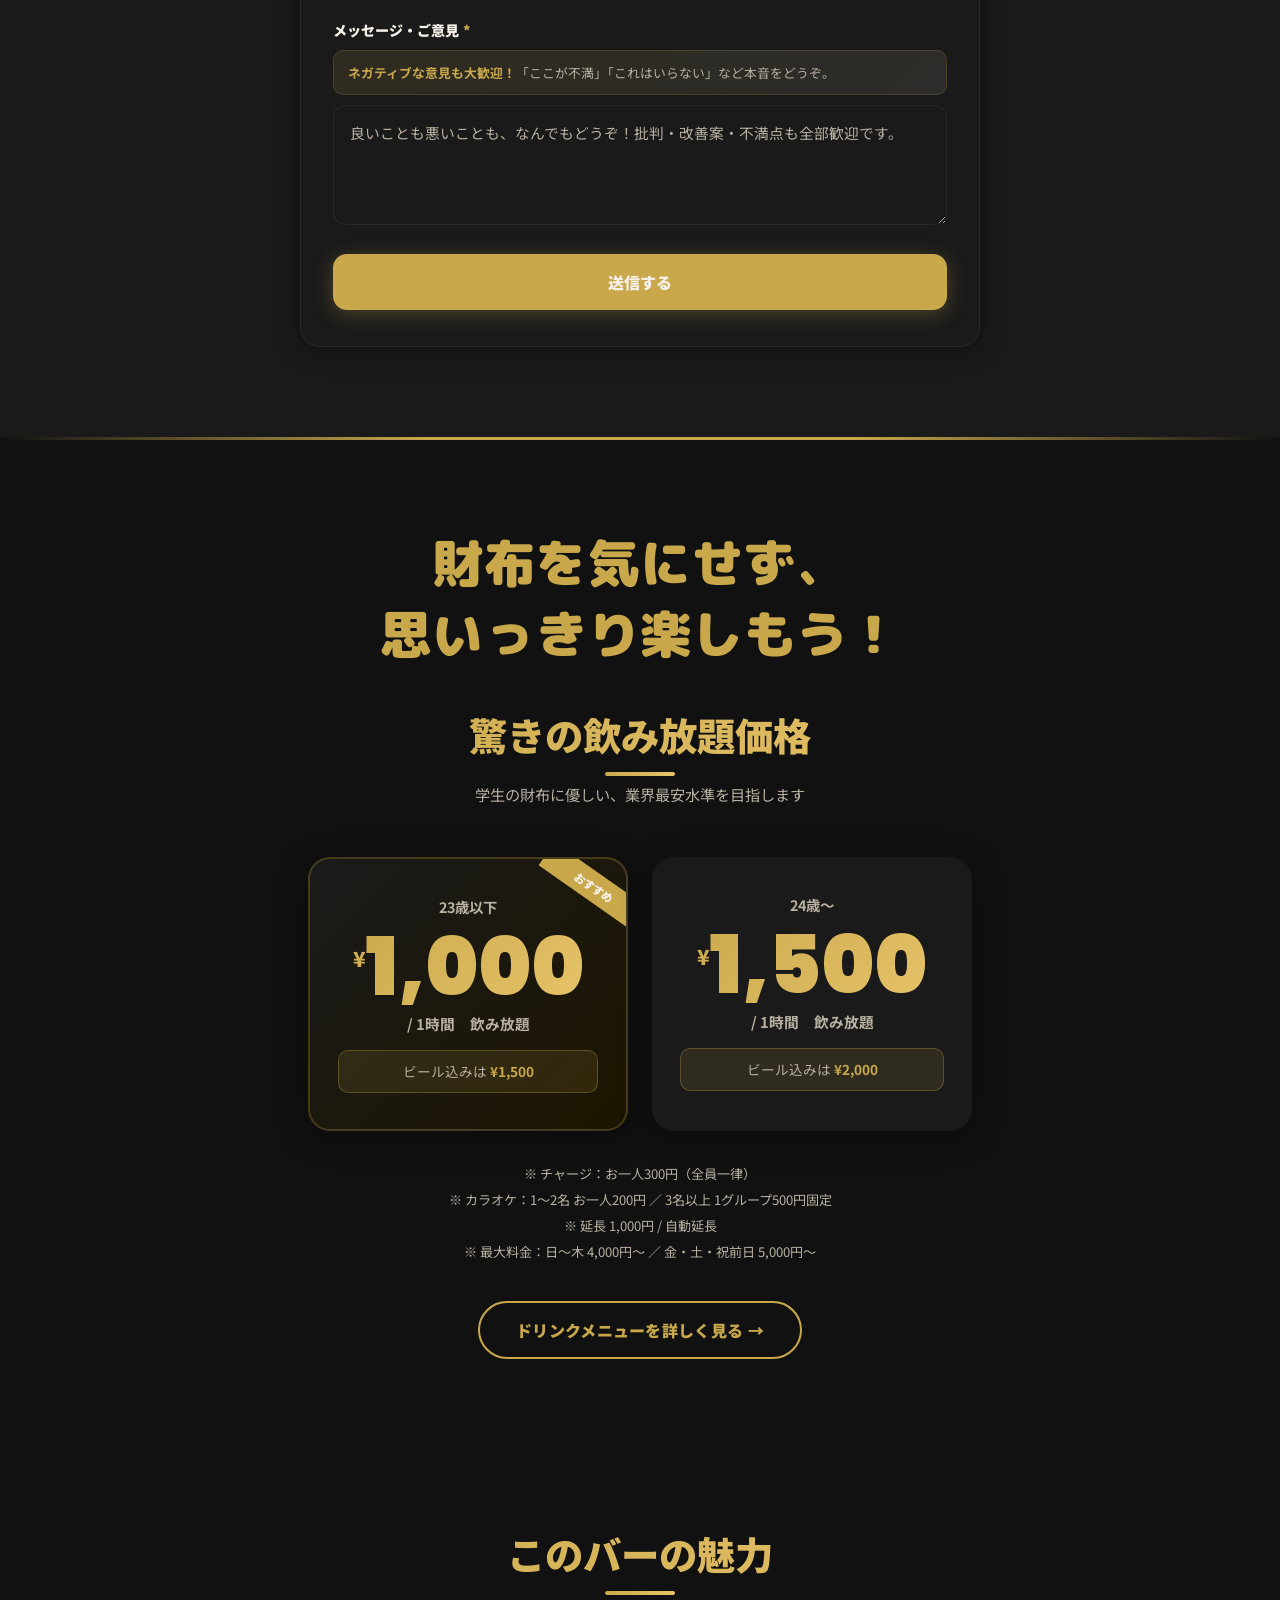
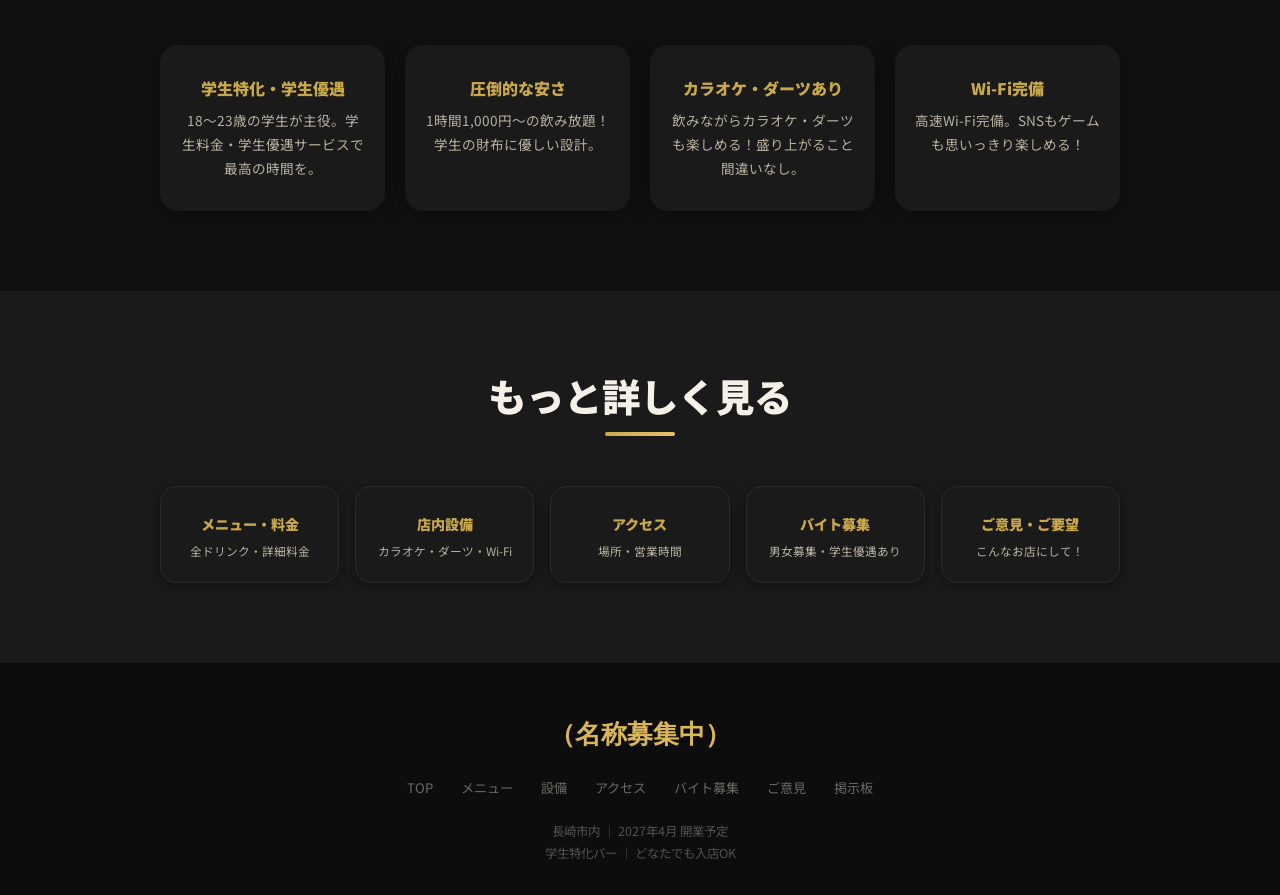
==== commit 9d9d3cbc: "スライド5枚目追加・ドット削除・Instagramアイコン追加 - テキーラショット¥100スライドを追加（slide-5） - スライドのドットナビゲーションを削除 - Instagramボタンにイ" ====
--- a/index.html
+++ b/index.html
@@ -48,12 +48,14 @@
     .slide-2 { background: linear-gradient(160deg, #0D0D0D 0%, #1C1500 50%, #0D0D0D 100%); }
     .slide-3 { background: linear-gradient(120deg, #0A0A0A 0%, #1A1A10 50%, #0D0D0D 100%); }
     .slide-4 { background: linear-gradient(145deg, #0D0D0D 0%, #161616 50%, #1A1A1A 100%); }
+    .slide-5 { background: linear-gradient(135deg, #0D0D0D 0%, #1A1200 50%, #0D0D0D 100%); }
 
     /* Gold accent stripe on each slide */
     .slide-1::before { content:''; position:absolute; inset:0; background: radial-gradient(ellipse at 30% 50%, rgba(201,168,76,0.12) 0%, transparent 60%); }
     .slide-2::before { content:''; position:absolute; inset:0; background: radial-gradient(ellipse at 70% 40%, rgba(232,196,106,0.14) 0%, transparent 60%); }
     .slide-3::before { content:''; position:absolute; inset:0; background: radial-gradient(ellipse at 50% 60%, rgba(201,168,76,0.10) 0%, transparent 60%); }
     .slide-4::before { content:''; position:absolute; inset:0; background: radial-gradient(ellipse at 20% 30%, rgba(232,196,106,0.12) 0%, transparent 60%); }
+    .slide-5::before { content:''; position:absolute; inset:0; background: radial-gradient(ellipse at 60% 50%, rgba(201,168,76,0.18) 0%, transparent 60%); }
 
     .slide-overlay {
       position: absolute;
@@ -122,34 +124,6 @@
     .slider-btn-prev { left: 20px; }
     .slider-btn-next { right: 20px; }
 
-    /* Dots */
-    .slider-dots {
-      position: absolute;
-      bottom: 130px;
-      left: 50%;
-      transform: translateX(-50%);
-      z-index: 10;
-      display: flex;
-      gap: 10px;
-    }
-
-    .slider-dot {
-      width: 10px;
-      height: 10px;
-      border-radius: 50%;
-      border: 1px solid rgba(201,168,76,0.6);
-      background: transparent;
-      cursor: pointer;
-      transition: all 0.2s;
-      padding: 0;
-    }
-
-    .slider-dot.active {
-      background: #C9A84C;
-      border-color: #C9A84C;
-      transform: scale(1.3);
-    }
-
     /* CTA bar at bottom */
     .hero-cta-bar {
       position: absolute;
@@ -174,6 +148,15 @@
       gap: 12px;
       justify-content: center;
       flex-wrap: wrap;
+    }
+
+    /* Instagram icon */
+    .ig-icon {
+      width: 18px;
+      height: 18px;
+      vertical-align: middle;
+      margin-right: 7px;
+      margin-bottom: 2px;
     }
 
     /* Instagram button */
@@ -617,26 +600,25 @@
             <div class="slide-title">学生が主役の<br>お酒の場を作ります</div>
           </div>
         </div>
+        <div class="slide slide-5">
+          <div class="slide-overlay"></div>
+          <div class="slide-content-center">
+            <div class="slide-label">イチオシ商品</div>
+            <div class="slide-title">テキーラショット<br><span class="slide-price">¥100</span></div>
+          </div>
+        </div>
       </div>
 
       <!-- Arrow buttons -->
       <button class="slider-btn slider-btn-prev" id="sliderPrev" aria-label="前へ">&#8592;</button>
       <button class="slider-btn slider-btn-next" id="sliderNext" aria-label="次へ">&#8594;</button>
-
-      <!-- Dots -->
-      <div class="slider-dots" id="sliderDots">
-        <button class="slider-dot active" data-index="0"></button>
-        <button class="slider-dot" data-index="1"></button>
-        <button class="slider-dot" data-index="2"></button>
-        <button class="slider-dot" data-index="3"></button>
-      </div>
 
       <!-- Hero CTA overlay (bottom center) -->
       <div class="hero-cta-bar">
         <p class="hero-catch">学生が主役の、明るくにぎやかなバーが<br>2027年、長崎市内に誕生します。</p>
         <div class="hero-btns">
           <a href="menu.html" class="btn btn-pink">料金・メニューを見る</a>
-          <a href="https://www.instagram.com/under22.come_on/" target="_blank" class="btn-instagram">Instagramをフォローする</a>
+          <a href="https://www.instagram.com/under22.come_on/" target="_blank" class="btn-instagram"><svg class="ig-icon" xmlns="http://www.w3.org/2000/svg" viewBox="0 0 24 24" fill="none" stroke="currentColor" stroke-width="2" stroke-linecap="round" stroke-linejoin="round"><rect x="2" y="2" width="20" height="20" rx="5" ry="5"/><circle cx="12" cy="12" r="4"/><circle cx="17.5" cy="6.5" r="1" fill="currentColor" stroke="none"/></svg>Instagramをフォローする</a>
           <a href="recruit.html" class="btn btn-outline-pink">バイト募集中</a>
         </div>
       </div>
@@ -844,38 +826,33 @@
     // Image Slider
     (function() {
       const slides = document.querySelectorAll('.slide');
-      const dots = document.querySelectorAll('.slider-dot');
       let current = 0;
-      let prev = -1;
+      let prevIdx = -1;
       let timer = null;
 
       function goTo(idx) {
         if (idx === current) return;
         slides[current].classList.remove('active');
         slides[current].classList.add('prev');
-        dots[current].classList.remove('active');
-        setTimeout(() => { slides[prev === -1 ? current : prev < 0 ? 0 : prev].classList.remove('prev'); }, 1300);
-        prev = current;
+        const oldPrev = prevIdx;
+        setTimeout(() => {
+          if (oldPrev >= 0) slides[oldPrev].classList.remove('prev');
+        }, 1300);
+        prevIdx = current;
         current = idx;
         slides[current].classList.add('active');
-        dots[current].classList.add('active');
         clearTimeout(timer);
         timer = setTimeout(next, 5000);
       }
 
       function next() { goTo((current + 1) % slides.length); }
-      function nextSlide() { goTo((current + 1) % slides.length); }
-      function prevSlide() { goTo((current - 1 + slides.length) % slides.length); }
 
       // Init
       slides[0].classList.add('active');
       timer = setTimeout(next, 5000);
 
-      document.getElementById('sliderNext').addEventListener('click', nextSlide);
-      document.getElementById('sliderPrev').addEventListener('click', prevSlide);
-      dots.forEach(dot => {
-        dot.addEventListener('click', () => goTo(parseInt(dot.dataset.index)));
-      });
+      document.getElementById('sliderNext').addEventListener('click', () => goTo((current + 1) % slides.length));
+      document.getElementById('sliderPrev').addEventListener('click', () => goTo((current - 1 + slides.length) % slides.length));
     })();
 
     // Feedback form
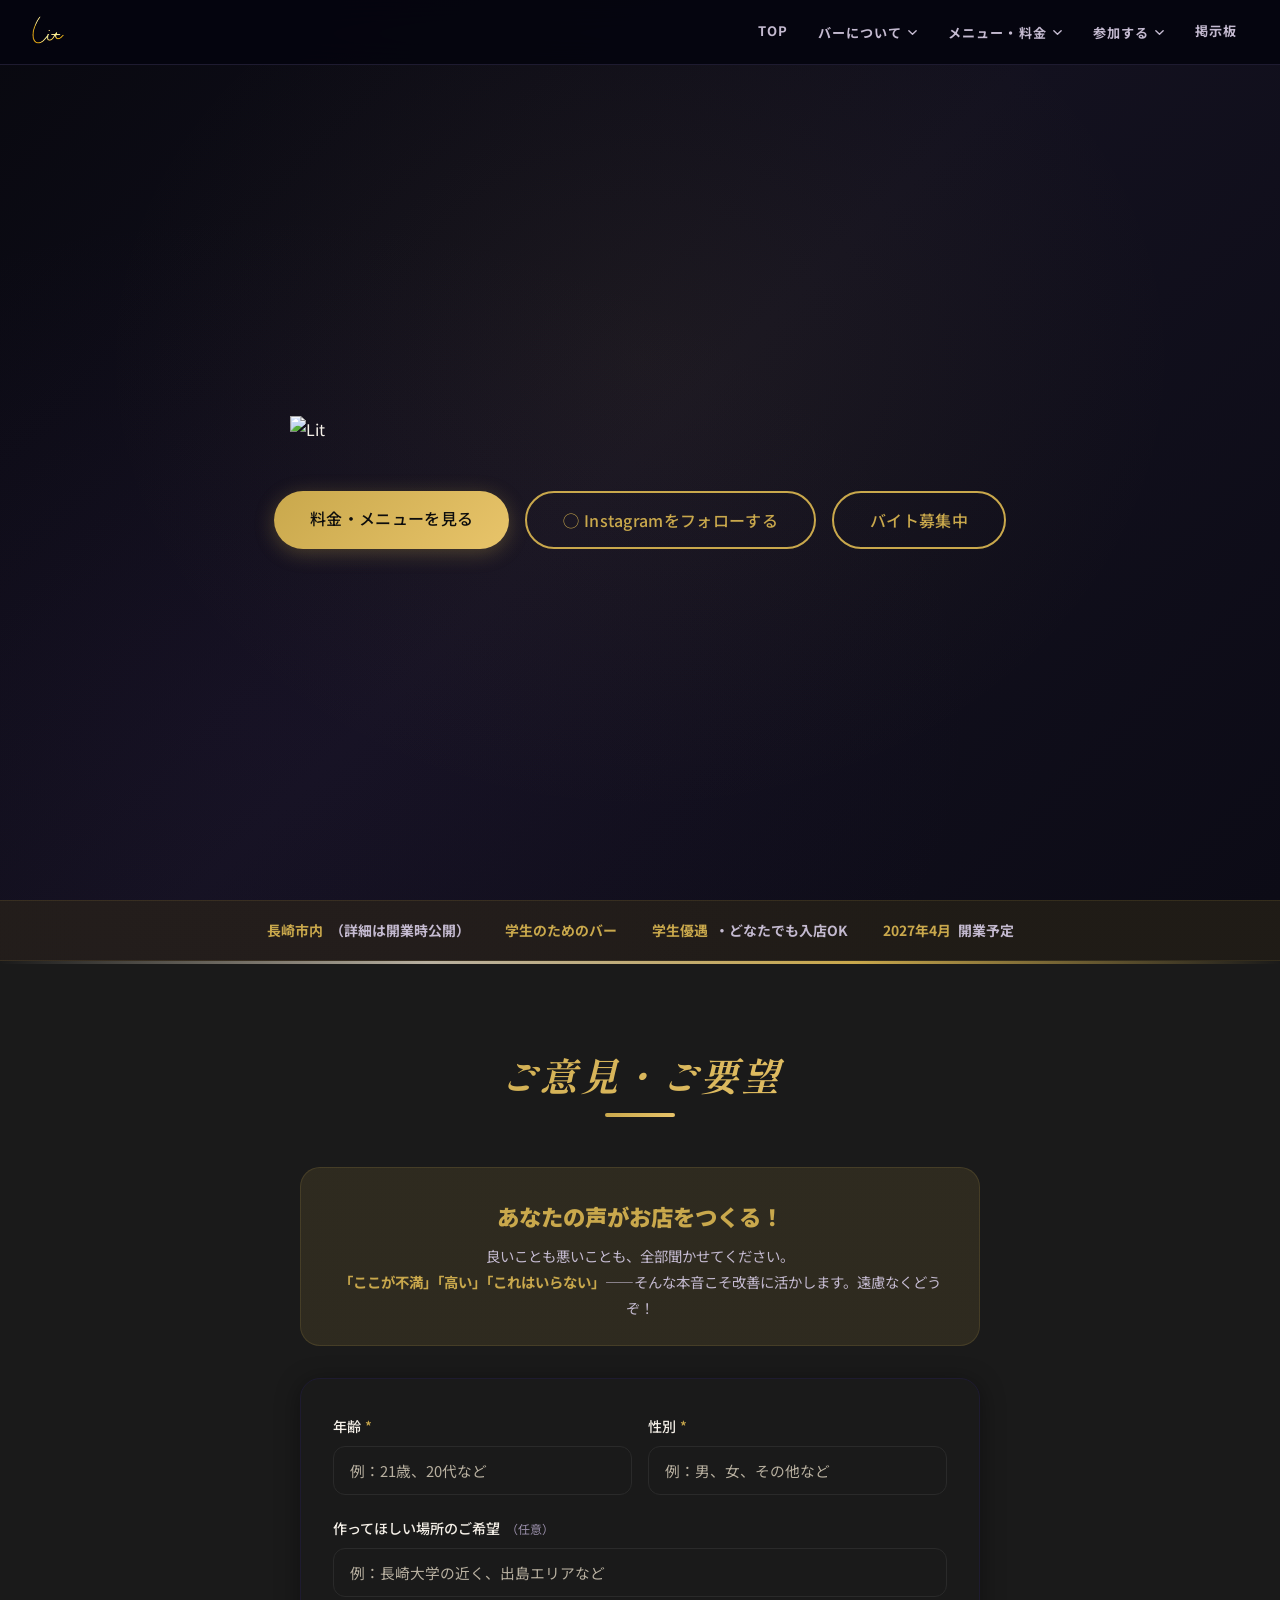
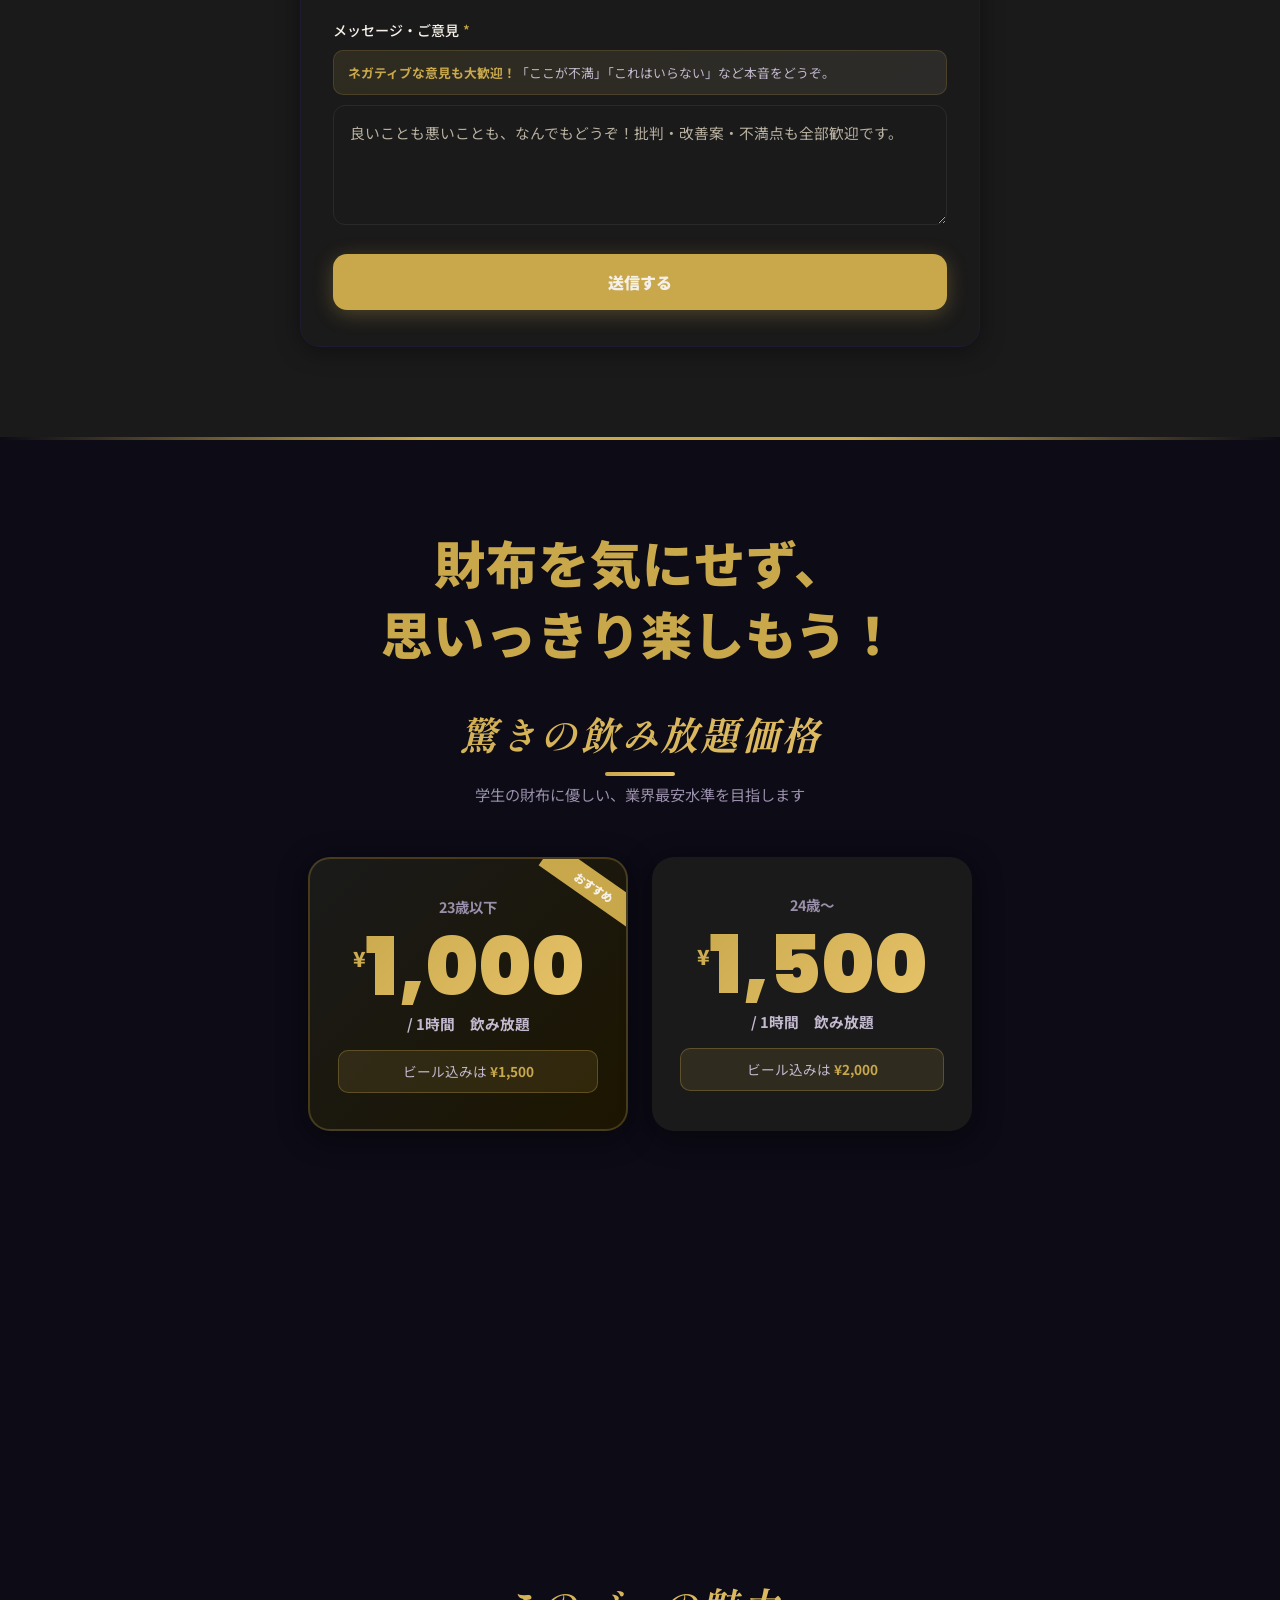
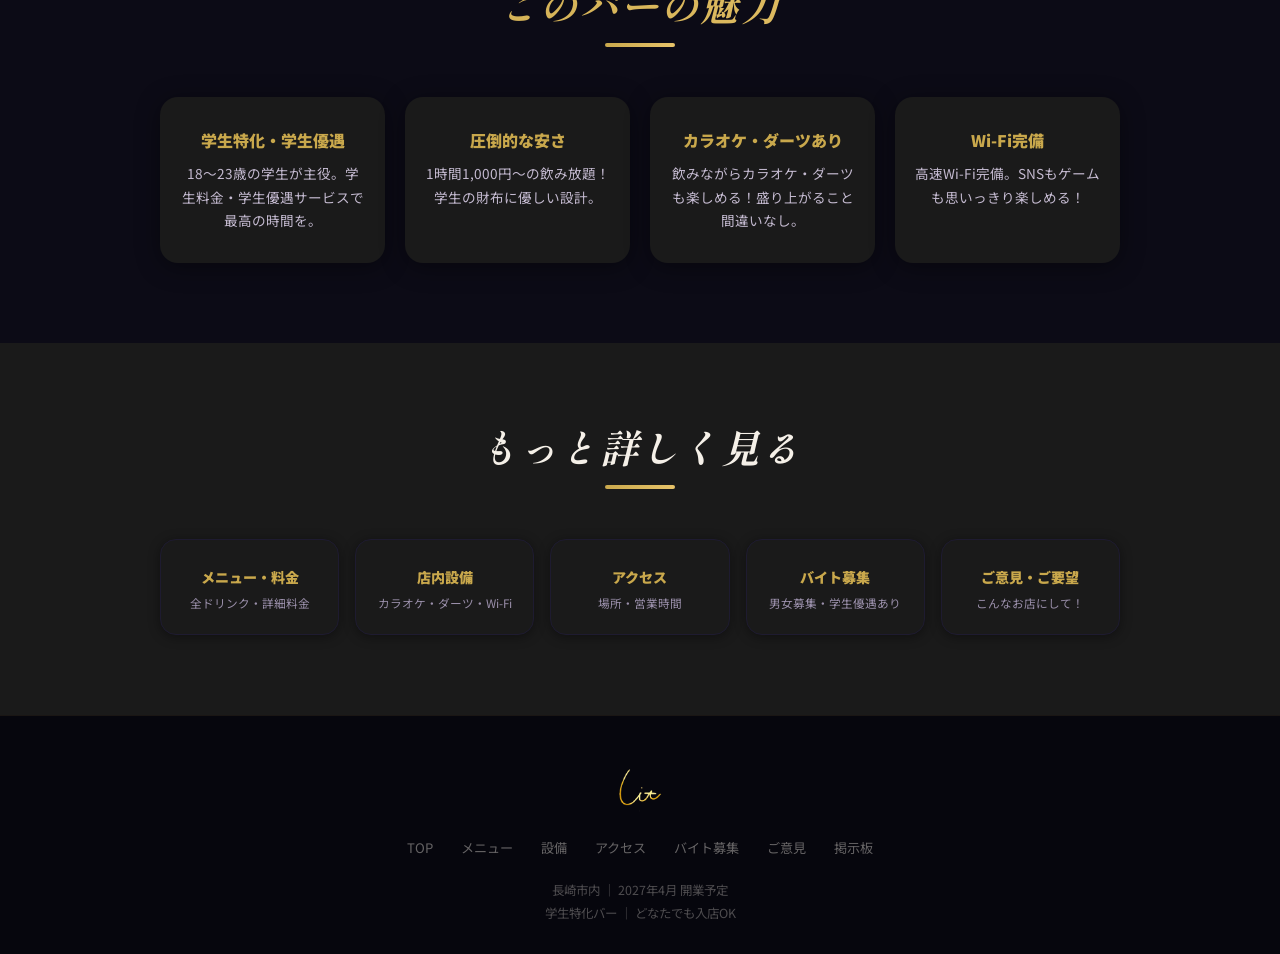
==== commit 191de1ba: "ナビメガメニューのリンク修正・フッターロゴ画像化 - 全7ファイルのメガメニュー「メニュー・料金」項目を   menu.html#menu-section / menu.html#simulator-" ====
--- a/index.html
+++ b/index.html
@@ -3,193 +3,9 @@
 <head>
   <meta charset="UTF-8">
   <meta name="viewport" content="width=device-width, initial-scale=1.0">
-  <title>（名称募集中）| 学生特化バー 長崎</title>
+  <title>Lit | 学生特化バー 長崎</title>
   <link rel="stylesheet" href="style.css">
   <style>
-    /* ===== HERO SLIDER ===== */
-    .hero-slider {
-      position: relative;
-      width: 100%;
-      height: 100vh;
-      min-height: 600px;
-      overflow: hidden;
-      padding-top: 65px;
-      box-sizing: border-box;
-    }
-
-    .slider-track {
-      position: relative;
-      width: 100%;
-      height: 100%;
-    }
-
-    .slide {
-      position: absolute;
-      inset: 0;
-      opacity: 0;
-      transition: opacity 1.2s ease;
-      display: flex;
-      align-items: center;
-      justify-content: center;
-    }
-
-    .slide.active {
-      opacity: 1;
-      z-index: 2;
-    }
-
-    .slide.prev {
-      opacity: 0.25;
-      z-index: 1;
-    }
-
-    /* Dummy gradient backgrounds for each slide (replace with real images later) */
-    .slide-1 { background: linear-gradient(135deg, #0D0D0D 0%, #1A1A1A 40%, #111111 100%); }
-    .slide-2 { background: linear-gradient(160deg, #0D0D0D 0%, #1C1500 50%, #0D0D0D 100%); }
-    .slide-3 { background: linear-gradient(120deg, #0A0A0A 0%, #1A1A10 50%, #0D0D0D 100%); }
-    .slide-4 { background: linear-gradient(145deg, #0D0D0D 0%, #161616 50%, #1A1A1A 100%); }
-    .slide-5 { background: linear-gradient(135deg, #0D0D0D 0%, #1A1200 50%, #0D0D0D 100%); }
-
-    /* Gold accent stripe on each slide */
-    .slide-1::before { content:''; position:absolute; inset:0; background: radial-gradient(ellipse at 30% 50%, rgba(201,168,76,0.12) 0%, transparent 60%); }
-    .slide-2::before { content:''; position:absolute; inset:0; background: radial-gradient(ellipse at 70% 40%, rgba(232,196,106,0.14) 0%, transparent 60%); }
-    .slide-3::before { content:''; position:absolute; inset:0; background: radial-gradient(ellipse at 50% 60%, rgba(201,168,76,0.10) 0%, transparent 60%); }
-    .slide-4::before { content:''; position:absolute; inset:0; background: radial-gradient(ellipse at 20% 30%, rgba(232,196,106,0.12) 0%, transparent 60%); }
-    .slide-5::before { content:''; position:absolute; inset:0; background: radial-gradient(ellipse at 60% 50%, rgba(201,168,76,0.18) 0%, transparent 60%); }
-
-    .slide-overlay {
-      position: absolute;
-      inset: 0;
-      background: rgba(0,0,0,0.35);
-    }
-
-    .slide-content-center {
-      position: relative;
-      z-index: 3;
-      text-align: center;
-      padding: 0 20px;
-    }
-
-    .slide-label {
-      font-size: clamp(0.8rem, 2vw, 1rem);
-      color: #C9A84C;
-      font-weight: 700;
-      letter-spacing: 0.12em;
-      text-transform: uppercase;
-      margin-bottom: 18px;
-      border: 1px solid rgba(201,168,76,0.4);
-      display: inline-block;
-      padding: 6px 20px;
-      border-radius: 50px;
-    }
-
-    .slide-title {
-      font-size: clamp(2rem, 6vw, 4.5rem);
-      font-weight: 900;
-      color: #F5F0E8;
-      line-height: 1.2;
-      text-shadow: 0 2px 30px rgba(0,0,0,0.6);
-    }
-
-    .slide-price {
-      color: #C9A84C;
-      font-family: 'Poppins', sans-serif;
-    }
-
-    /* Arrow buttons */
-    .slider-btn {
-      position: absolute;
-      top: 50%;
-      transform: translateY(-50%);
-      z-index: 10;
-      background: rgba(13,13,13,0.7);
-      border: 1px solid rgba(201,168,76,0.4);
-      color: #C9A84C;
-      width: 48px;
-      height: 48px;
-      border-radius: 50%;
-      font-size: 1.2rem;
-      cursor: pointer;
-      transition: all 0.2s;
-      display: flex;
-      align-items: center;
-      justify-content: center;
-    }
-
-    .slider-btn:hover {
-      background: rgba(201,168,76,0.2);
-      border-color: #C9A84C;
-    }
-
-    .slider-btn-prev { left: 20px; }
-    .slider-btn-next { right: 20px; }
-
-    /* CTA bar at bottom */
-    .hero-cta-bar {
-      position: absolute;
-      bottom: 0;
-      left: 0;
-      right: 0;
-      z-index: 10;
-      background: linear-gradient(to top, rgba(13,13,13,0.95) 0%, rgba(13,13,13,0.7) 70%, transparent 100%);
-      padding: 30px 20px 36px;
-      text-align: center;
-    }
-
-    .hero-catch {
-      font-size: 0.95rem;
-      color: #B8B0A0;
-      line-height: 1.8;
-      margin-bottom: 20px;
-    }
-
-    .hero-btns {
-      display: flex;
-      gap: 12px;
-      justify-content: center;
-      flex-wrap: wrap;
-    }
-
-    /* Instagram icon */
-    .ig-icon {
-      width: 18px;
-      height: 18px;
-      vertical-align: middle;
-      margin-right: 7px;
-      margin-bottom: 2px;
-    }
-
-    /* Instagram button */
-    .btn-instagram {
-      background: transparent;
-      border: 2px solid #C9A84C;
-      color: #C9A84C;
-      padding: 12px 28px;
-      border-radius: 50px;
-      font-weight: 900;
-      font-size: 0.95rem;
-      font-family: 'Noto Sans JP', sans-serif;
-      text-decoration: none;
-      transition: all 0.3s;
-      display: inline-block;
-      letter-spacing: 0.02em;
-    }
-
-    .btn-instagram:hover {
-      background: #C9A84C;
-      color: #0D0D0D;
-      transform: translateY(-3px);
-      box-shadow: 0 8px 25px rgba(201,168,76,0.3);
-    }
-
-    @media (max-width: 768px) {
-      .slider-btn { width: 38px; height: 38px; font-size: 1rem; }
-      .slider-btn-prev { left: 10px; }
-      .slider-btn-next { right: 10px; }
-      .hero-cta-bar { padding: 20px 16px 28px; }
-      .hero-catch { font-size: 0.85rem; }
-    }
-
     /* ===== PRICE SECTION ===== */
     .price-section {
       padding: 90px 20px;
@@ -543,83 +359,91 @@
 </head>
 <body>
 
-  <nav>
-    <a href="index.html" class="nav-logo">（名称募集中）</a>
+  <nav id="mainNav">
+    <a href="index.html" class="nav-logo"><img src="lit-logo.png" alt="Lit" class="nav-logo-img" onerror="this.style.display='none';this.nextSibling.style.display='inline'"><span style="display:none">Lit</span></a>
     <ul class="nav-links">
-      <li><a href="index.html" class="active">TOP</a></li>
-      <li><a href="menu.html">メニュー・料金</a></li>
-      <li><a href="facilities.html">店内設備</a></li>
-      <li><a href="access.html">アクセス</a></li>
-      <li><a href="recruit.html">バイト募集</a></li>
-      <li><a href="feedback.html">ご意見</a></li>
+      <li><a href="index.html">TOP</a></li>
+      <li class="nav-item-dropdown">
+        <button class="nav-trigger" type="button">バーについて<svg class="nav-chevron" viewBox="0 0 12 12" fill="none"><path d="M2 4L6 8L10 4" stroke="currentColor" stroke-width="1.5" stroke-linecap="round" stroke-linejoin="round"/></svg></button>
+        <div class="mega-menu">
+          <div class="mega-menu-inner">
+            <a href="facilities.html" class="mega-item">
+              <div class="mega-item-icon"><svg viewBox="0 0 24 24" fill="none" stroke="currentColor" stroke-width="1.8" stroke-linecap="round" stroke-linejoin="round"><rect x="2" y="3" width="20" height="14" rx="2"/><line x1="8" y1="21" x2="16" y2="21"/><line x1="12" y1="17" x2="12" y2="21"/></svg></div>
+              <div><div class="mega-item-title">店内設備</div><div class="mega-item-desc">カウンター・ゲーム・設備一覧</div></div>
+            </a>
+            <div class="mega-divider"></div>
+            <a href="access.html" class="mega-item">
+              <div class="mega-item-icon"><svg viewBox="0 0 24 24" fill="none" stroke="currentColor" stroke-width="1.8" stroke-linecap="round" stroke-linejoin="round"><path d="M21 10c0 7-9 13-9 13s-9-6-9-13a9 9 0 0 1 18 0z"/><circle cx="12" cy="10" r="3"/></svg></div>
+              <div><div class="mega-item-title">アクセス</div><div class="mega-item-desc">長崎市内・営業時間</div></div>
+            </a>
+          </div>
+        </div>
+      </li>
+      <li class="nav-item-dropdown">
+        <button class="nav-trigger" type="button">メニュー・料金<svg class="nav-chevron" viewBox="0 0 12 12" fill="none"><path d="M2 4L6 8L10 4" stroke="currentColor" stroke-width="1.5" stroke-linecap="round" stroke-linejoin="round"/></svg></button>
+        <div class="mega-menu">
+          <div class="mega-menu-inner">
+            <a href="menu.html#menu-section" class="mega-item">
+              <div class="mega-item-icon"><svg viewBox="0 0 24 24" fill="none" stroke="currentColor" stroke-width="1.8" stroke-linecap="round" stroke-linejoin="round"><path d="M9 5H7a2 2 0 0 0-2 2v12a2 2 0 0 0 2 2h10a2 2 0 0 0 2-2V7a2 2 0 0 0-2-2h-2"/><rect x="9" y="3" width="6" height="4" rx="1"/><line x1="9" y1="12" x2="15" y2="12"/><line x1="9" y1="16" x2="13" y2="16"/></svg></div>
+              <div><div class="mega-item-title">メニュー</div><div class="mega-item-desc">ドリンク・料金を確認する</div></div>
+            </a>
+            <div class="mega-divider"></div>
+            <a href="menu.html#simulator-section" class="mega-item">
+              <div class="mega-item-icon"><svg viewBox="0 0 24 24" fill="none" stroke="currentColor" stroke-width="1.8" stroke-linecap="round" stroke-linejoin="round"><line x1="12" y1="1" x2="12" y2="23"/><path d="M17 5H9.5a3.5 3.5 0 0 0 0 7h5a3.5 3.5 0 0 1 0 7H6"/></svg></div>
+              <div><div class="mega-item-title">シミュレーター</div><div class="mega-item-desc">お会計を事前に計算</div></div>
+            </a>
+          </div>
+        </div>
+      </li>
+      <li class="nav-item-dropdown">
+        <button class="nav-trigger" type="button">参加する<svg class="nav-chevron" viewBox="0 0 12 12" fill="none"><path d="M2 4L6 8L10 4" stroke="currentColor" stroke-width="1.5" stroke-linecap="round" stroke-linejoin="round"/></svg></button>
+        <div class="mega-menu">
+          <div class="mega-menu-inner">
+            <a href="recruit.html" class="mega-item">
+              <div class="mega-item-icon"><svg viewBox="0 0 24 24" fill="none" stroke="currentColor" stroke-width="1.8" stroke-linecap="round" stroke-linejoin="round"><path d="M20 21v-2a4 4 0 0 0-4-4H8a4 4 0 0 0-4 4v2"/><circle cx="12" cy="7" r="4"/></svg></div>
+              <div><div class="mega-item-title">バイト募集</div><div class="mega-item-desc">学生スタッフ募集中</div></div>
+            </a>
+            <div class="mega-divider"></div>
+            <a href="feedback.html" class="mega-item">
+              <div class="mega-item-icon"><svg viewBox="0 0 24 24" fill="none" stroke="currentColor" stroke-width="1.8" stroke-linecap="round" stroke-linejoin="round"><path d="M21 15a2 2 0 0 1-2 2H7l-4 4V5a2 2 0 0 1 2-2h14a2 2 0 0 1 2 2z"/></svg></div>
+              <div><div class="mega-item-title">ご意見・ご要望</div><div class="mega-item-desc">質問・提案はこちらから</div></div>
+            </a>
+          </div>
+        </div>
+      </li>
       <li><a href="bbs.html">掲示板</a></li>
     </ul>
     <div class="hamburger" id="hamburger"><span></span><span></span><span></span></div>
   </nav>
-
+  <div class="mega-backdrop" id="megaBackdrop"></div>
+
+  <!-- ===== モバイルメニュー ===== -->
   <div class="mobile-menu" id="mobileMenu">
-    <a href="index.html" class="active">TOP</a>
-    <a href="menu.html">メニュー・料金</a>
-    <a href="facilities.html">店内設備</a>
-    <a href="access.html">アクセス</a>
-    <a href="recruit.html">バイト募集</a>
-    <a href="feedback.html">ご意見・ご要望</a>
+    <a href="index.html">TOP</a>
+    <div class="mobile-menu-section">バーについて</div>
+    <a href="facilities.html" class="mobile-menu-sub">店内設備</a>
+    <a href="access.html" class="mobile-menu-sub">アクセス</a>
+    <div class="mobile-menu-section">メニュー・料金</div>
+    <a href="menu.html#menu-section" class="mobile-menu-sub">メニュー</a>
+    <a href="menu.html#simulator-section" class="mobile-menu-sub">シミュレーター</a>
+    <div class="mobile-menu-section">参加する</div>
+    <a href="recruit.html" class="mobile-menu-sub">バイト募集</a>
+    <a href="feedback.html" class="mobile-menu-sub">ご意見・ご要望</a>
     <a href="bbs.html">掲示板</a>
   </div>
 
   <main>
 
-    <!-- HERO SLIDER -->
-    <section class="hero-slider">
-      <div class="slider-track" id="sliderTrack">
-        <div class="slide slide-1">
-          <div class="slide-overlay"></div>
-          <div class="slide-content-center">
-            <div class="slide-label">2027年4月 開業予定・長崎市内</div>
-            <div class="slide-title">学生に特化した<br>とっておきのバーが誕生</div>
-          </div>
-        </div>
-        <div class="slide slide-2">
-          <div class="slide-overlay"></div>
-          <div class="slide-content-center">
-            <div class="slide-label">目玉メニュー</div>
-            <div class="slide-title">1時間<br><span class="slide-price">1,000円〜</span><br>飲み放題！！</div>
-          </div>
-        </div>
-        <div class="slide slide-3">
-          <div class="slide-overlay"></div>
-          <div class="slide-content-center">
-            <div class="slide-label">18〜23歳 学生優遇・どなたでも入店OK</div>
-            <div class="slide-title">カラオケ・ダーツ・<br>Wi-Fi完備</div>
-          </div>
-        </div>
-        <div class="slide slide-4">
-          <div class="slide-overlay"></div>
-          <div class="slide-content-center">
-            <div class="slide-label">長崎初・学生特化バー</div>
-            <div class="slide-title">学生が主役の<br>お酒の場を作ります</div>
-          </div>
-        </div>
-        <div class="slide slide-5">
-          <div class="slide-overlay"></div>
-          <div class="slide-content-center">
-            <div class="slide-label">イチオシ商品</div>
-            <div class="slide-title">テキーラショット<br><span class="slide-price">¥100</span></div>
-          </div>
-        </div>
-      </div>
-
-      <!-- Arrow buttons -->
-      <button class="slider-btn slider-btn-prev" id="sliderPrev" aria-label="前へ">&#8592;</button>
-      <button class="slider-btn slider-btn-next" id="sliderNext" aria-label="次へ">&#8594;</button>
-
-      <!-- Hero CTA overlay (bottom center) -->
-      <div class="hero-cta-bar">
-        <p class="hero-catch">学生が主役の、明るくにぎやかなバーが<br>2027年、長崎市内に誕生します。</p>
-        <div class="hero-btns">
-          <a href="menu.html" class="btn btn-pink">料金・メニューを見る</a>
-          <a href="https://www.instagram.com/under22.come_on/" target="_blank" class="btn-instagram"><svg class="ig-icon" xmlns="http://www.w3.org/2000/svg" viewBox="0 0 24 24" fill="none" stroke="currentColor" stroke-width="2" stroke-linecap="round" stroke-linejoin="round"><rect x="2" y="2" width="20" height="20" rx="5" ry="5"/><circle cx="12" cy="12" r="4"/><circle cx="17.5" cy="6.5" r="1" fill="currentColor" stroke="none"/></svg>Instagramをフォローする</a>
-          <a href="recruit.html" class="btn btn-outline-pink">バイト募集中</a>
+    <!-- HERO STATIC -->
+    <section class="hero-static">
+      <div class="hero-static-inner">
+        <img src="images/lit-hero.png" alt="Lit" class="hero-logo-img">
+        <div class="hero-static-buttons">
+          <a href="menu.html" class="btn-primary">料金・メニューを見る</a>
+          <a href="https://www.instagram.com/under22.come_on" target="_blank" class="btn-outline">
+            <span>&#9711;</span> Instagramをフォローする
+          </a>
+          <a href="recruit.html" class="btn-outline">バイト募集中</a>
         </div>
       </div>
     </section>
@@ -730,9 +554,11 @@
 
         <p class="price-note reveal">
           ※ チャージ：お一人300円（全員一律）<br>
-          ※ カラオケ：1〜2名 お一人200円 ／ 3名以上 1グループ500円固定<br>
+          ※ カラオケ：1〜2名 お一人200円 ／ 3名以上 1グループ¥600固定<br>
           ※ 延長 1,000円 / 自動延長<br>
-          ※ 最大料金：日〜木 4,000円〜 ／ 金・土・祝前日 5,000円〜
+          ※ 最大延長回数：<br>
+          　23歳以下｜平日 3回まで ／ 金・土・祝前日 4回まで<br>
+          　24歳以上｜平日 4回まで ／ 金・土・祝前日 5回まで
         </p>
 
         <div style="margin-top:35px;" class="reveal">
@@ -804,7 +630,9 @@
   </main>
 
   <footer>
-    <span class="footer-logo">（名称募集中）</span>
+    <img src="lit-logo.png" alt="Lit" class="footer-logo-img"
+      onerror="this.style.display='none';this.nextSibling.style.display='inline'">
+    <span class="footer-logo" style="display:none">Lit</span>
     <ul class="footer-nav">
       <li><a href="index.html">TOP</a></li>
       <li><a href="menu.html">メニュー</a></li>
@@ -823,38 +651,6 @@
 
   <script src="common.js"></script>
   <script>
-    // Image Slider
-    (function() {
-      const slides = document.querySelectorAll('.slide');
-      let current = 0;
-      let prevIdx = -1;
-      let timer = null;
-
-      function goTo(idx) {
-        if (idx === current) return;
-        slides[current].classList.remove('active');
-        slides[current].classList.add('prev');
-        const oldPrev = prevIdx;
-        setTimeout(() => {
-          if (oldPrev >= 0) slides[oldPrev].classList.remove('prev');
-        }, 1300);
-        prevIdx = current;
-        current = idx;
-        slides[current].classList.add('active');
-        clearTimeout(timer);
-        timer = setTimeout(next, 5000);
-      }
-
-      function next() { goTo((current + 1) % slides.length); }
-
-      // Init
-      slides[0].classList.add('active');
-      timer = setTimeout(next, 5000);
-
-      document.getElementById('sliderNext').addEventListener('click', () => goTo((current + 1) % slides.length));
-      document.getElementById('sliderPrev').addEventListener('click', () => goTo((current - 1 + slides.length) % slides.length));
-    })();
-
     // Feedback form
     const idxForm = document.getElementById('idxFeedbackForm');
     idxForm.addEventListener('submit', function(e) {
--- a/style.css
+++ b/style.css
@@ -1,4 +1,4 @@
-@import url('https://fonts.googleapis.com/css2?family=M+PLUS+Rounded+1c:wght@400;700;900&family=Noto+Sans+JP:wght@400;700;900&family=Poppins:wght@700;900&display=swap');
+@import url('https://fonts.googleapis.com/css2?family=Playfair+Display:ital,wght@0,500;0,700;1,500;1,700&family=Shippori+Mincho:wght@600;700&family=Noto+Sans+JP:wght@400;500;700&family=Poppins:wght@500;600;700&display=swap');
 
 * { margin: 0; padding: 0; box-sizing: border-box; }
 
@@ -14,20 +14,26 @@
   --orange: #E8C46A;
   --green: #059669;
 
-  --bg: #0D0D0D;
-  --bg-alt: #111111;
-  --bg-warm: #111111;
-  --card-bg: #1A1A1A;
+  --bg: #08080F;
+  --bg-alt: #0C0B16;
+  --bg-warm: #0E0C18;
+  --card-bg: #13111F;
   --card-shadow: 0 4px 24px rgba(0,0,0,0.4);
   --card-shadow-hover: 0 12px 40px rgba(201,168,76,0.2);
-  --card-border: #2A2A2A;
+  --card-border: #1E1B30;
 
   --text: #F5F0E8;
-  --text-secondary: #B8B0A0;
-  --text-muted: #B8B0A0;
-
-  --nav-bg: rgba(13,13,13,0.97);
-  --nav-border: #2A2A2A;
+  --text-secondary: #C4BAD0;
+  --text-muted: #9A8FAA;
+
+  --nav-bg: rgba(8,8,15,0.97);
+  --nav-border: #1E1B30;
+
+  --font-display: 'Playfair Display', 'Shippori Mincho', serif;
+  --font-body: 'Noto Sans JP', sans-serif;
+  --font-en: 'Poppins', sans-serif;
+
+  --gold: #C9A84C;
 }
 
 html { scroll-behavior: smooth; }
@@ -35,6 +41,9 @@
 body {
   font-family: 'Noto Sans JP', sans-serif;
   background: var(--bg);
+  background-image:
+    radial-gradient(ellipse at 20% 0%, rgba(80,40,120,0.08) 0%, transparent 50%),
+    radial-gradient(ellipse at 80% 100%, rgba(60,30,100,0.06) 0%, transparent 50%);
   color: var(--text);
   overflow-x: hidden;
   line-height: 1.65;
@@ -59,9 +68,10 @@
 }
 
 .nav-logo {
-  font-family: 'Poppins', sans-serif;
-  font-weight: 900;
-  font-size: 1.25rem;
+  font-family: var(--font-display);
+  font-weight: 500;
+  font-size: 1.4rem;
+  letter-spacing: 0.06em;
   text-decoration: none;
   display: flex;
   align-items: center;
@@ -69,6 +79,8 @@
   color: var(--purple);
   white-space: nowrap;
 }
+
+.nav-logo-img { height: 36px; width: auto; object-fit: contain; }
 
 .nav-logo .emoji {
   font-size: 1.2rem;
@@ -89,6 +101,7 @@
   border-radius: 8px;
   transition: all 0.2s;
   white-space: nowrap;
+  letter-spacing: 0.08em;
 }
 
 .nav-links a:hover {
@@ -155,6 +168,182 @@
   background: var(--pink-soft);
 }
 
+.mobile-menu-section {
+  font-size: 0.72rem;
+  font-weight: 500;
+  color: var(--purple);
+  letter-spacing: 0.1em;
+  text-transform: uppercase;
+  padding: 14px 16px 4px;
+}
+
+.mobile-menu-sub {
+  padding-left: 28px !important;
+  font-size: 0.88rem !important;
+  font-weight: 700 !important;
+  color: var(--text-secondary) !important;
+}
+
+.mobile-menu-sub:hover {
+  color: var(--pink) !important;
+  background: var(--pink-soft) !important;
+}
+
+/* ===================== MEGA MENU ===================== */
+
+/* nav-trigger: styled same as nav links but is a <button> */
+.nav-trigger {
+  background: none;
+  border: none;
+  cursor: pointer;
+  font-family: inherit;
+  color: var(--text-secondary);
+  font-size: 0.82rem;
+  font-weight: 700;
+  padding: 7px 13px;
+  border-radius: 8px;
+  transition: all 0.2s;
+  white-space: nowrap;
+  display: flex;
+  align-items: center;
+  gap: 5px;
+  letter-spacing: 0.08em;
+}
+
+.nav-trigger:hover,
+.nav-item-dropdown.open .nav-trigger {
+  color: var(--purple);
+  background: var(--purple-soft);
+}
+
+.nav-chevron {
+  width: 11px;
+  height: 11px;
+  flex-shrink: 0;
+  transition: transform 0.22s ease;
+}
+
+.nav-item-dropdown.open .nav-chevron {
+  transform: rotate(180deg);
+}
+
+/* Mega menu backdrop overlay */
+.mega-backdrop {
+  position: fixed;
+  top: 65px;
+  left: 0;
+  right: 0;
+  bottom: 0;
+  background: rgba(0,0,0,0.55);
+  z-index: 997;
+  opacity: 0;
+  pointer-events: none;
+  transition: opacity 0.22s ease;
+}
+
+.mega-backdrop.open {
+  opacity: 1;
+  pointer-events: auto;
+}
+
+/* Mega menu dropdown panel */
+.mega-menu {
+  position: fixed;
+  top: 65px;
+  left: 0;
+  right: 0;
+  background: rgba(10,10,10,0.98);
+  backdrop-filter: blur(24px);
+  -webkit-backdrop-filter: blur(24px);
+  border-bottom: 1px solid #2A2A2A;
+  z-index: 998;
+  opacity: 0;
+  pointer-events: none;
+  transform: translateY(-10px);
+  transition: opacity 0.2s ease, transform 0.2s ease;
+  box-shadow: 0 12px 40px rgba(0,0,0,0.6);
+}
+
+.mega-menu.open {
+  opacity: 1;
+  pointer-events: auto;
+  transform: translateY(0);
+}
+
+.mega-menu-inner {
+  max-width: 960px;
+  margin: 0 auto;
+  padding: 28px 40px 32px;
+  display: flex;
+  align-items: stretch;
+  gap: 6px;
+}
+
+.mega-item {
+  display: flex;
+  align-items: flex-start;
+  gap: 14px;
+  padding: 16px 18px;
+  border-radius: 14px;
+  text-decoration: none;
+  transition: background 0.18s;
+  flex: 1;
+  min-width: 180px;
+}
+
+.mega-item:hover {
+  background: rgba(201,168,76,0.08);
+}
+
+.mega-item-icon {
+  width: 40px;
+  height: 40px;
+  border-radius: 10px;
+  background: rgba(201,168,76,0.1);
+  display: flex;
+  align-items: center;
+  justify-content: center;
+  flex-shrink: 0;
+  color: var(--purple);
+  transition: background 0.18s;
+}
+
+.mega-item:hover .mega-item-icon {
+  background: rgba(201,168,76,0.18);
+}
+
+.mega-item-icon svg {
+  width: 20px;
+  height: 20px;
+}
+
+.mega-item-title {
+  font-size: 0.88rem;
+  font-weight: 500;
+  color: var(--text);
+  margin-bottom: 5px;
+  white-space: nowrap;
+  transition: color 0.18s;
+}
+
+.mega-item:hover .mega-item-title {
+  color: var(--purple);
+}
+
+.mega-item-desc {
+  font-size: 0.73rem;
+  color: var(--text-muted);
+  line-height: 1.5;
+}
+
+.mega-divider {
+  width: 1px;
+  background: #2A2A2A;
+  align-self: stretch;
+  margin: 4px 6px;
+  flex-shrink: 0;
+}
+
 /* ===================== PAGE HEADER ===================== */
 .page-header {
   padding-top: 65px;
@@ -165,7 +354,7 @@
   text-align: center;
   position: relative;
   overflow: hidden;
-  background: linear-gradient(135deg, #0D0D0D 0%, #1A1A1A 50%, #0D0D0D 100%);
+  background: linear-gradient(135deg, #08080F 0%, #13111F 50%, #0C0B16 100%);
 }
 
 .page-header-bg {
@@ -188,7 +377,9 @@
 
 .page-header h1 {
   font-size: clamp(2rem, 5.5vw, 3.2rem);
-  font-weight: 900;
+  font-family: var(--font-display);
+  font-weight: 700;
+  letter-spacing: 0.04em;
   margin-bottom: 10px;
   line-height: 1.2;
   color: var(--text);
@@ -221,7 +412,17 @@
 main { padding-top: 0; }
 
 .section { padding: 80px 20px; }
-.section-alt { background: var(--bg-alt); }
+.section-alt {
+  background: var(--bg-alt);
+  position: relative;
+}
+.section-alt::before {
+  content: '';
+  position: absolute;
+  top: 0; left: 0; right: 0;
+  height: 1px;
+  background: linear-gradient(90deg, transparent, rgba(201,168,76,0.2), rgba(150,100,200,0.15), rgba(201,168,76,0.2), transparent);
+}
 .section-warm { background: var(--bg-warm); }
 
 .container { max-width: 960px; margin: 0 auto; }
@@ -234,7 +435,10 @@
 
 .section-heading h2 {
   font-size: clamp(1.6rem, 4vw, 2.4rem);
-  font-weight: 900;
+  font-family: var(--font-display);
+  font-style: italic;
+  font-weight: 700;
+  letter-spacing: 0.06em;
   margin-bottom: 8px;
   line-height: 1.3;
   color: var(--text);
@@ -296,7 +500,7 @@
   display: inline-block;
   padding: 14px 36px;
   border-radius: 50px;
-  font-weight: 900;
+  font-weight: 500;
   font-size: 1rem;
   font-family: 'Noto Sans JP', sans-serif;
   text-decoration: none;
@@ -360,7 +564,7 @@
   padding: 5px 15px;
   border-radius: 50px;
   font-size: 0.78rem;
-  font-weight: 900;
+  font-weight: 500;
 }
 
 .badge-pink { background: var(--pink-soft); border: 1px solid rgba(201,168,76,0.3); color: var(--pink); }
@@ -461,7 +665,8 @@
 
 /* ===================== FOOTER ===================== */
 footer {
-  background: #0D0D0D;
+  background: #06060D;
+  border-top: 1px solid rgba(201,168,76,0.1);
   padding: 50px 20px 30px;
   text-align: center;
   color: rgba(245,240,232,0.6);
@@ -469,7 +674,7 @@
 
 .footer-logo {
   font-family: 'Poppins', sans-serif;
-  font-weight: 900;
+  font-weight: 500;
   font-size: 1.6rem;
   background: linear-gradient(135deg, #C9A84C, #E8C46A);
   -webkit-background-clip: text;
@@ -545,7 +750,7 @@
 
 .form-label {
   display: block;
-  font-weight: 900;
+  font-weight: 500;
   font-size: 0.88rem;
   color: var(--text);
   margin-bottom: 8px;
@@ -571,6 +776,8 @@
   .hamburger { display: flex; }
   .section { padding: 60px 16px; }
   nav { padding: 0 20px; }
+  .mega-menu { display: none !important; }
+  .mega-backdrop { display: none !important; }
 }
 
 @media (max-width: 480px) {
@@ -578,3 +785,211 @@
   .glass-card, .neon-card { padding: 20px 16px; }
   .btn { padding: 12px 28px; font-size: 0.9rem; }
 }
+
+/* ===================== HERO STATIC ===================== */
+.hero-static {
+  min-height: 100vh;
+  display: flex;
+  align-items: center;
+  justify-content: center;
+  background: linear-gradient(135deg, #08080F 0%, #13111F 50%, #0C0B16 100%);
+  position: relative;
+  overflow: hidden;
+  padding-top: 65px;
+}
+
+.hero-static::before {
+  content: '';
+  position: absolute;
+  inset: 0;
+  background:
+    radial-gradient(ellipse at 50% 40%, rgba(201,168,76,0.06) 0%, transparent 60%),
+    radial-gradient(ellipse at 20% 80%, rgba(80,40,120,0.08) 0%, transparent 50%);
+  pointer-events: none;
+}
+
+.hero-static-inner {
+  display: flex;
+  flex-direction: column;
+  align-items: center;
+  justify-content: center;
+  gap: 48px;
+  z-index: 1;
+  position: relative;
+}
+
+.hero-logo-img {
+  width: min(700px, 85vw);
+  height: auto;
+  object-fit: contain;
+  animation: heroFadeIn 1.2s ease forwards;
+  opacity: 0;
+}
+
+@keyframes heroFadeIn {
+  from { opacity: 0; transform: translateY(20px); }
+  to   { opacity: 1; transform: translateY(0); }
+}
+
+.hero-static-buttons {
+  display: flex;
+  gap: 16px;
+  flex-wrap: wrap;
+  justify-content: center;
+  animation: heroFadeIn 1.2s ease 0.4s forwards;
+  opacity: 0;
+}
+
+.btn-primary {
+  display: inline-block;
+  padding: 14px 36px;
+  border-radius: 50px;
+  font-weight: 500;
+  font-size: 1rem;
+  font-family: 'Noto Sans JP', sans-serif;
+  text-decoration: none;
+  letter-spacing: 0.02em;
+  background: linear-gradient(135deg, #C9A84C, #E8C46A);
+  color: #0D0D0D;
+  box-shadow: 0 4px 20px rgba(201,168,76,0.3);
+  transition: all 0.3s;
+}
+
+.btn-primary:hover {
+  transform: translateY(-3px) scale(1.03);
+  box-shadow: 0 8px 35px rgba(201,168,76,0.5);
+}
+
+.btn-outline {
+  display: inline-block;
+  padding: 14px 36px;
+  border-radius: 50px;
+  font-weight: 500;
+  font-size: 1rem;
+  font-family: 'Noto Sans JP', sans-serif;
+  text-decoration: none;
+  letter-spacing: 0.02em;
+  background: transparent;
+  border: 2px solid #C9A84C;
+  color: #C9A84C;
+  transition: all 0.3s;
+}
+
+.btn-outline:hover {
+  background: #C9A84C;
+  color: #0D0D0D;
+  transform: translateY(-3px);
+  box-shadow: 0 8px 25px rgba(201,168,76,0.3);
+}
+
+/* ===================== FOOTER LOGO IMG ===================== */
+.footer-logo-img {
+  height: 48px;
+  width: auto;
+  object-fit: contain;
+  margin-bottom: 12px;
+}
+
+/* ===================== TEQUILA BRAND CARDS ===================== */
+.brand-card {
+  background: var(--card-bg);
+  border: 1.5px solid var(--card-border);
+  border-radius: 16px;
+  overflow: hidden;
+  margin-bottom: 12px;
+  transition: border-color 0.2s, box-shadow 0.2s;
+}
+.brand-card:hover {
+  border-color: rgba(201,168,76,0.3);
+  box-shadow: var(--card-shadow-hover);
+}
+
+.brand-card-header {
+  display: flex;
+  justify-content: space-between;
+  align-items: center;
+  padding: 14px 20px;
+  background: rgba(201,168,76,0.05);
+  border-bottom: 1px solid rgba(201,168,76,0.1);
+}
+
+.brand-name {
+  font-family: var(--font-display);
+  font-style: italic;
+  font-size: 1.05rem;
+  font-weight: 700;
+  color: var(--text);
+  letter-spacing: 0.04em;
+}
+
+.brand-origin {
+  font-size: 0.72rem;
+  color: var(--text-muted);
+  font-weight: 400;
+  letter-spacing: 0.06em;
+}
+
+.brand-card-items {
+  padding: 8px 0;
+}
+
+.brand-item {
+  display: grid;
+  grid-template-columns: 1fr 1fr auto;
+  align-items: center;
+  padding: 10px 20px;
+  border-bottom: 1px solid rgba(201,168,76,0.05);
+  transition: background 0.15s;
+}
+.brand-item:last-child { border-bottom: none; }
+.brand-item:hover { background: rgba(201,168,76,0.04); }
+
+.brand-item-name {
+  font-size: 0.88rem;
+  color: var(--text);
+  font-weight: 400;
+}
+
+.brand-item-type {
+  font-size: 0.78rem;
+  color: var(--text-muted);
+  font-weight: 400;
+  font-style: italic;
+}
+
+.brand-item-price {
+  font-family: var(--font-en);
+  font-size: 1rem;
+  font-weight: 500;
+  color: var(--gold);
+  font-variant-numeric: tabular-nums;
+  text-align: right;
+  min-width: 60px;
+}
+
+@media (max-width: 640px) {
+  .brand-card-header { flex-direction: column; align-items: flex-start; gap: 4px; }
+  .brand-item { grid-template-columns: 1fr auto; }
+  .brand-item-type { display: none; }
+}
+
+/* ===================== FACILITY IMAGES ===================== */
+.facility-img-wrap {
+  width: 100%;
+  height: 200px;
+  overflow: hidden;
+  border-radius: 12px 12px 0 0;
+  margin-bottom: 16px;
+}
+
+.facility-img {
+  width: 100%;
+  height: 100%;
+  object-fit: cover;
+  object-position: center;
+  transition: transform 0.4s ease;
+}
+
+.facility-img-wrap:hover .facility-img {
+  transform: scale(1.05);
+}
